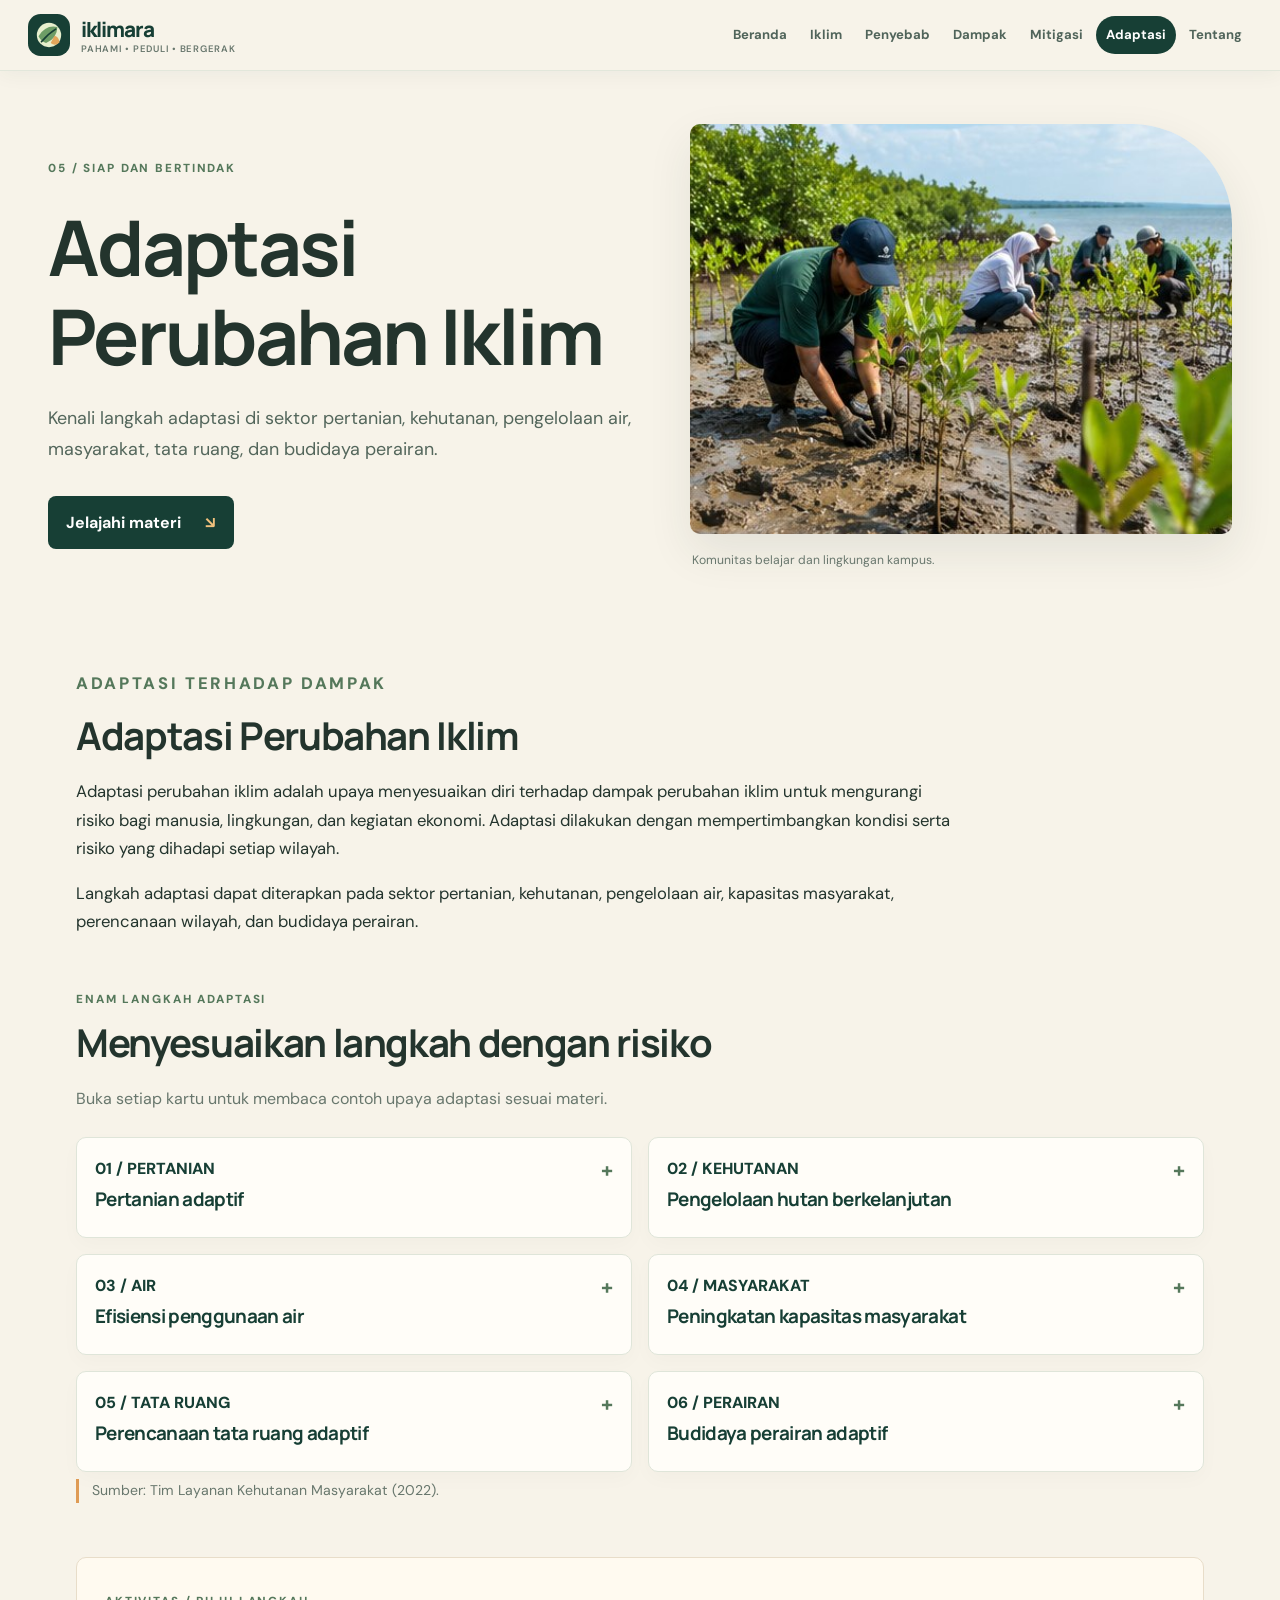
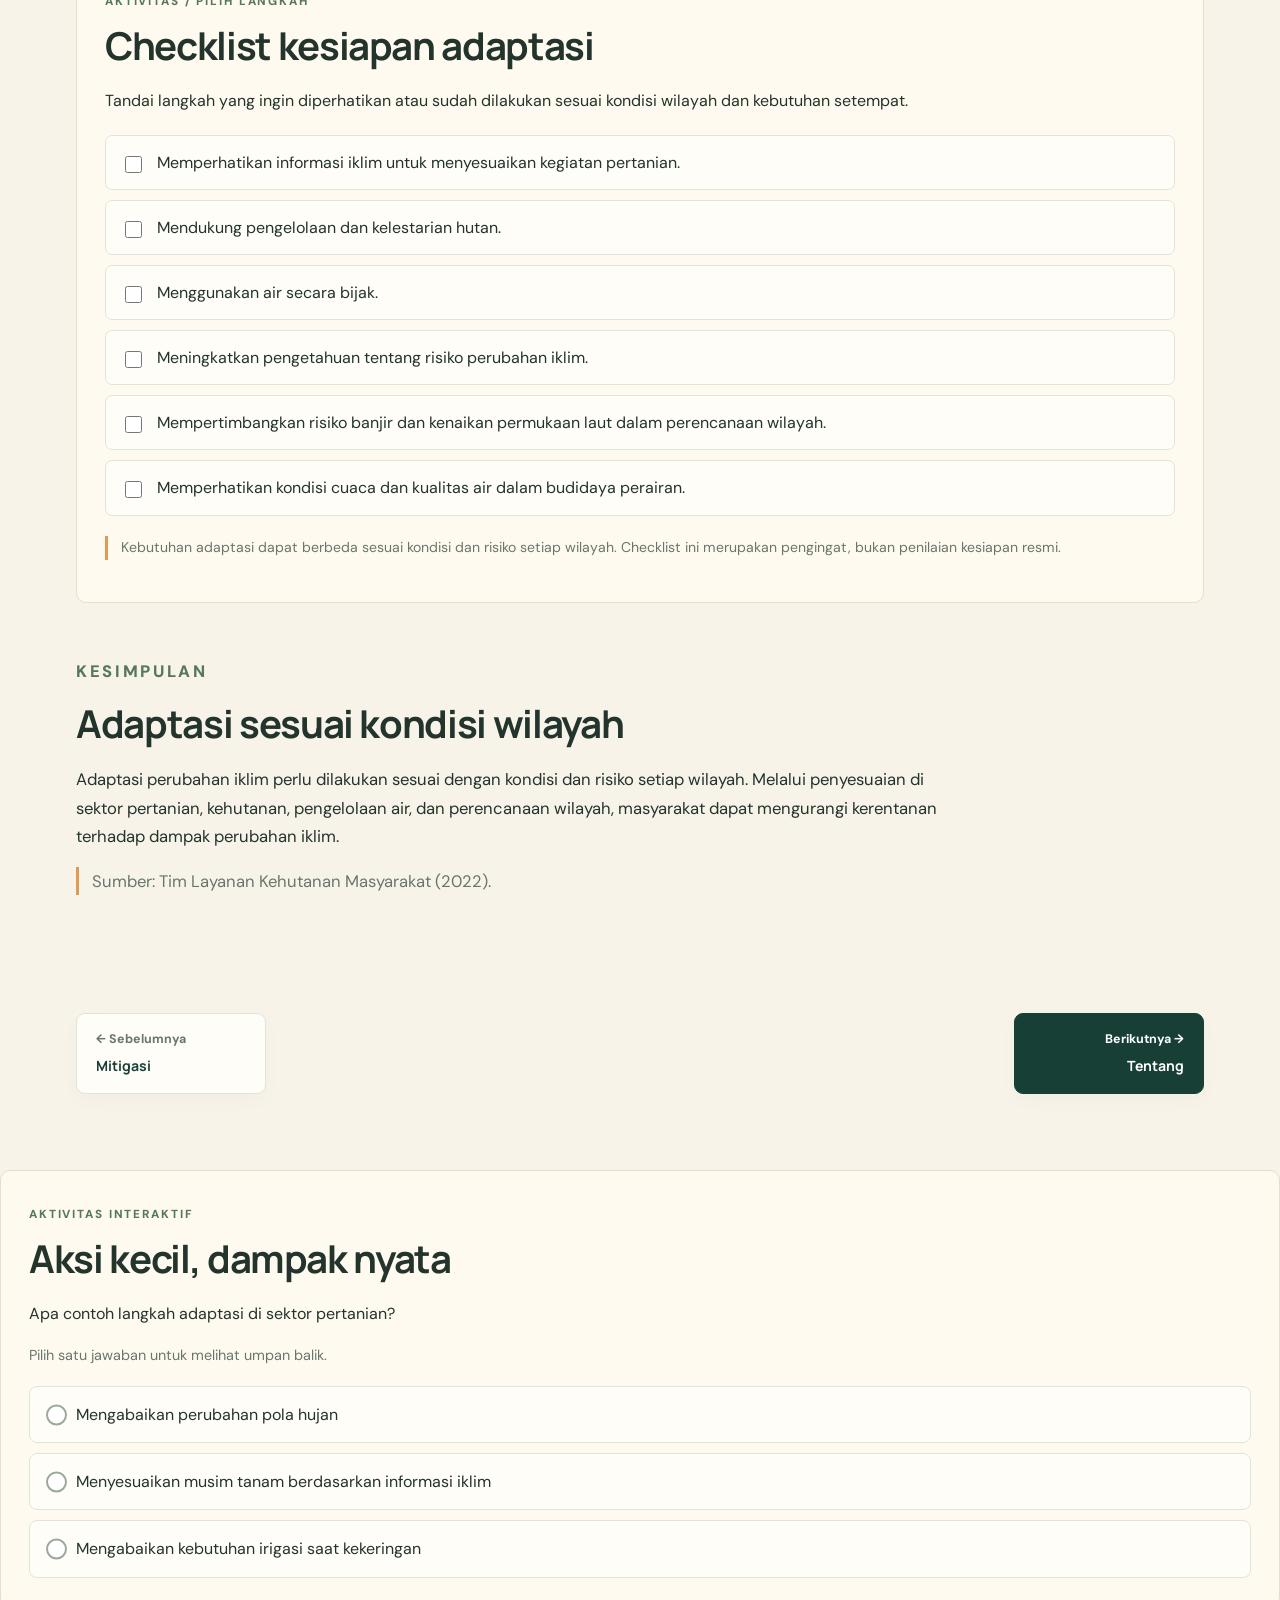
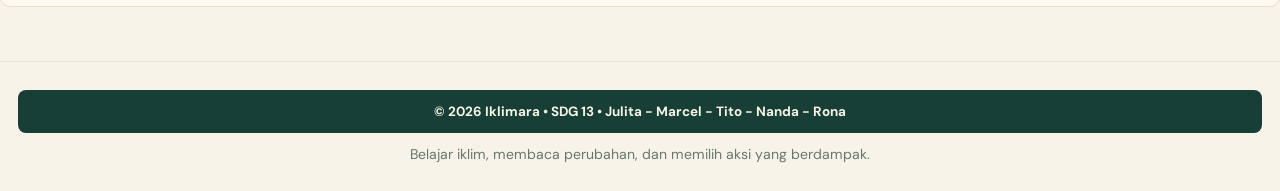
==== adaptasi.html @ f750f242 "Update adaptasi.html" ====
<!DOCTYPE html>
<html lang="id">
 <head>
  <meta charset="utf-8"/>
  <meta content="width=device-width, initial-scale=1" name="viewport"/>
  <meta content="Iklimara, ruang belajar perubahan iklim dan aksi iklim." name="description"/>
  <title>
   Adaptasi perubahan iklim &mdash; Iklimara
  </title>
  <link href="css/style.css" rel="stylesheet"/>
 </head>
 <body>
  <header class="topbar">
   <a class="brand" href="index.html">
    <img alt="Logo Iklimara" src="images/logo.svg"/>
    <span>
     iklimara
     <small>
      pahami &bull; peduli &bull; bergerak
     </small>
    </span>
   </a>
<nav aria-label="Navigasi utama">
    <a class="" href="index.html">
     Beranda
    </a>
    <a class="" href="iklim.html">
     Iklim
    </a>
    <a class="" href="penyebab.html">
     Penyebab
    </a>
    <a class="" href="dampak.html">
     Dampak
    </a>
    <a class="" href="mitigasi.html">
     Mitigasi
    </a>
    <a class="active" href="adaptasi.html">
     Adaptasi
    </a>
    <a class="" href="tentang.html">
     Tentang
    </a>
   </nav>
  </header>
  <main>
   <section class="hero">
    <div class="hero-copy">
     <p class="eyebrow">
      05 / SIAP DAN BERTINDAK
     </p>
     <h1>
      Adaptasi Perubahan Iklim
     </h1>
     <p class="lead">
      Kenali langkah adaptasi di sektor pertanian, kehutanan, pengelolaan air, masyarakat, tata ruang, dan budidaya perairan.
     </p>
     <a class="button" href="#mulai">
      Jelajahi materi
      <span>
       &searrow;
      </span>
     </a>
    </div>
    <figure class="hero-image">
     <img alt="Komunitas belajar dan lingkungan kampus." src="images/campus.jpg"/>
     <figcaption>
      Komunitas belajar dan lingkungan kampus.
     </figcaption>
    </figure>
   </section>
   <div class="content" id="mulai">
    <section class="section prose">
     <p class="eyebrow">
      ADAPTASI TERHADAP DAMPAK
     </p>
     <h2>
      Adaptasi Perubahan Iklim
     </h2>
     <p>
      Adaptasi perubahan iklim adalah upaya menyesuaikan diri terhadap dampak perubahan iklim untuk mengurangi risiko bagi manusia, lingkungan, dan kegiatan ekonomi. Adaptasi dilakukan dengan mempertimbangkan kondisi serta risiko yang dihadapi setiap wilayah.
     </p>
     <p>
      Langkah adaptasi dapat diterapkan pada sektor pertanian, kehutanan, pengelolaan air, kapasitas masyarakat, perencanaan wilayah, dan budidaya perairan.
     </p>
    </section>
    <section class="section">
     <div class="section-heading">
      <p class="eyebrow">
       ENAM LANGKAH ADAPTASI
      </p>
      <h2>
       Menyesuaikan langkah dengan risiko
      </h2>
      <p>
       Buka setiap kartu untuk membaca contoh upaya adaptasi sesuai materi.
      </p>
     </div>
     <div class="cards two">
      <details class="mini-card info-accordion">
       <summary>
        <span>01 / PERTANIAN</span>
        <h3>Pertanian adaptif</h3>
       </summary>
       <p>
        Menyesuaikan musim tanam berdasarkan informasi iklim, menggunakan bibit yang mampu beradaptasi, dan memperbaiki sistem irigasi untuk menghadapi perubahan pola hujan dan kekeringan.
       </p>
      </details>
      <details class="mini-card info-accordion">
       <summary>
        <span>02 / KEHUTANAN</span>
        <h3>Pengelolaan hutan berkelanjutan</h3>
       </summary>
       <p>
        Menjaga kelestarian hutan melalui penanaman pohon, pencegahan penebangan liar, dan pelibatan masyarakat dalam pengelolaan hutan.
       </p>
      </details>
      <details class="mini-card info-accordion">
       <summary>
        <span>03 / AIR</span>
        <h3>Efisiensi penggunaan air</h3>
       </summary>
       <p>
        Menggunakan air secara bijak untuk kebutuhan sehari-hari dan pertanian, terutama ketika terjadi kekeringan atau kemarau berkepanjangan.
       </p>
      </details>
      <details class="mini-card info-accordion">
       <summary>
        <span>04 / MASYARAKAT</span>
        <h3>Peningkatan kapasitas masyarakat</h3>
       </summary>
       <p>
        Meningkatkan pengetahuan dan keterampilan masyarakat agar mampu mengenali risiko perubahan iklim serta menentukan langkah penyesuaian yang sesuai.
       </p>
      </details>
      <details class="mini-card info-accordion">
       <summary>
        <span>05 / TATA RUANG</span>
        <h3>Perencanaan tata ruang adaptif</h3>
       </summary>
       <p>
        Mempertimbangkan risiko perubahan iklim, seperti banjir dan kenaikan permukaan laut, dalam perencanaan permukiman dan pembangunan wilayah.
       </p>
      </details>
      <details class="mini-card info-accordion">
       <summary>
        <span>06 / PERAIRAN</span>
        <h3>Budidaya perairan adaptif</h3>
       </summary>
       <p>
        Menyesuaikan pengelolaan tambak dengan kondisi cuaca dan kualitas air agar kegiatan budidaya ikan atau udang tetap berjalan dengan baik.
       </p>
      </details>
     </div>
     <p class="source">
      Sumber: Tim Layanan Kehutanan Masyarakat (2022).
     </p>
    </section>
    <section class="section reflection">
     <p class="eyebrow">
      AKTIVITAS / PILIH LANGKAH
     </p>
     <h2>
      Checklist kesiapan adaptasi
     </h2>
     <p>
      Tandai langkah yang ingin diperhatikan atau sudah dilakukan sesuai kondisi wilayah dan kebutuhan setempat.
     </p>
     <div class="checklist">
      <label>
       <input type="checkbox"/>
       Memperhatikan informasi iklim untuk menyesuaikan kegiatan pertanian.
      </label>
      <label>
       <input type="checkbox"/>
       Mendukung pengelolaan dan kelestarian hutan.
      </label>
      <label>
       <input type="checkbox"/>
       Menggunakan air secara bijak.
      </label>
      <label>
       <input type="checkbox"/>
       Meningkatkan pengetahuan tentang risiko perubahan iklim.
      </label>
      <label>
       <input type="checkbox"/>
       Mempertimbangkan risiko banjir dan kenaikan permukaan laut dalam perencanaan wilayah.
      </label>
      <label>
       <input type="checkbox"/>
       Memperhatikan kondisi cuaca dan kualitas air dalam budidaya perairan.
      </label>
     </div>
     <p class="note">
      Kebutuhan adaptasi dapat berbeda sesuai kondisi dan risiko setiap wilayah. Checklist ini merupakan pengingat, bukan penilaian kesiapan resmi.
     </p>
    </section>
    <section class="section prose">
     <p class="eyebrow">
      KESIMPULAN
     </p>
     <h2>
      Adaptasi sesuai kondisi wilayah
     </h2>
     <p>
      Adaptasi perubahan iklim perlu dilakukan sesuai dengan kondisi dan risiko setiap wilayah. Melalui penyesuaian di sektor pertanian, kehutanan, pengelolaan air, dan perencanaan wilayah, masyarakat dapat mengurangi kerentanan terhadap dampak perubahan iklim.
     </p>
     <p class="source">
      Sumber: Tim Layanan Kehutanan Masyarakat (2022).
     </p>
    </section>
   </div>
   <nav aria-label="Navigasi halaman" class="page-navigation">
    <a class="page-nav-link previous" href="mitigasi.html">
     <span>
      &larr; Sebelumnya
     </span>
     <strong>
      Mitigasi
     </strong>
    </a>
    <a class="page-nav-link next" href="tentang.html">
     <span>
      Berikutnya &rarr;
     </span>
     <strong>
      Tentang
     </strong>
    </a>
   </nav>
  </main>
  <section class="section reflection quiz-section">
   <p class="eyebrow">
    AKTIVITAS INTERAKTIF
   </p>
   <h2>
    Aksi kecil, dampak nyata
   </h2>
   <p>
    Apa contoh langkah adaptasi di sektor pertanian?
   </p>
   <p class="quiz-hint">
    Pilih satu jawaban untuk melihat umpan balik.
   </p>
   <div class="quiz-options">
    <div class="quiz-option">
     <input id="aksi-a" name="quiz-adaptasi" type="radio"/>
     <label for="adaptasi-a">
      Mengabaikan perubahan pola hujan
     </label>
     <p class="quiz-feedback incorrect">
      Belum tepat. Perhatikan langkah yang membantu pertanian menghadapi perubahan pola hujan dan kekeringan.
     </p>
    </div>
    <div class="quiz-option">
     <input id="aksi-b" name="quiz-adaptasi" type="radio"/>
     <label for="adaptasi-b">
      Menyesuaikan musim tanam berdasarkan informasi iklim
     </label>
     <p class="quiz-feedback correct">
      Benar! Menyesuaikan musim tanam berdasarkan informasi iklim merupakan salah satu langkah pertanian adaptif.
     </p>
    </div>
    <div class="quiz-option">
     <input id="aksi-c" name="quiz-adaptasi" type="radio"/>
     <label for="adaptasi-c">
      Mengabaikan kebutuhan irigasi saat kekeringan
     </label>
     <p class="quiz-feedback incorrect">
      Belum tepat. Perhatikan langkah yang membantu pertanian menghadapi perubahan pola hujan dan kekeringan.
     </p>
    </div>
   </div>
  </section>
  <footer>
   <p class="copyright">
    &copy; 2026 Iklimara &bull; SDG 13 &bull; Julita - Marcel - Tito - Nanda - Rona
   </p>
   <p class="footer-tagline">Belajar iklim, membaca perubahan, dan memilih aksi yang berdampak.</p>
  </footer>
 
  <button class="scroll-menu-toggle" type="button" aria-label="Buka menu navigasi" aria-expanded="false">
    <span></span><span></span><span></span>
  </button>
  <nav class="scroll-menu-panel" aria-label="Menu navigasi cepat">
    <a href="index.html">Beranda</a>
    <a href="iklim.html">Iklim</a>
    <a href="penyebab.html">Penyebab</a>
    <a href="dampak.html">Dampak</a>
    <a href="mitigasi.html">Mitigasi</a>
    <a href="adaptasi.html">Adaptasi</a>
    <a href="tentang.html">Tentang</a>
  </nav>
  <script>
    (function () {
      const toggle = document.querySelector('.scroll-menu-toggle');
      const panel = document.querySelector('.scroll-menu-panel');
      if (!toggle || !panel) return;
      function updateScrollMenu() {
        document.body.classList.toggle('has-scrolled', window.scrollY > 180);
        if (window.scrollY <= 180) { panel.classList.remove('is-open'); toggle.setAttribute('aria-expanded', 'false'); }
      }
      toggle.addEventListener('click', function () {
        const open = panel.classList.toggle('is-open');
        toggle.setAttribute('aria-expanded', String(open));
      });
      window.addEventListener('scroll', updateScrollMenu, { passive: true });
      updateScrollMenu();
    }());
  </script>

</body>
</html>
---- css/style.css ----
@import url('https://fonts.googleapis.com/css2?family=DM+Sans:wght@400;500;600;700&family=Manrope:wght@400;500;600;700;800&display=swap');
:root{--forest:#173f35;--moss:#55785b;--sage:#dce6d0;--cream:#f7f3e9;--paper:#fffdf8;--ink:#23342d;--muted:#68776d;--orange:#df9b55;--line:#dfe5d9;--shadow:0 18px 45px rgba(29,60,47,.09)}*{box-sizing:border-box}html{scroll-behavior:smooth}body{margin:0;background:var(--cream);color:var(--ink);font-family:'DM Sans',sans-serif;line-height:1.7}h1,h2,h3{font-family:Manrope,sans-serif;line-height:1.16;letter-spacing:-.035em}h1{font-size:clamp(2.8rem,6vw,5.4rem);max-width:760px;margin:.3em 0}h2{font-size:clamp(1.7rem,3vw,2.65rem);margin:.25em 0 .5em}h3{font-size:1.18rem;margin:.35em 0 .5em}p{margin:.5em 0 1em}a{color:var(--forest);text-underline-offset:3px}.topbar{max-width:1240px;margin:auto;padding:20px 28px;display:flex;align-items:center;justify-content:space-between;gap:24px}.brand{display:flex;align-items:center;gap:11px;text-decoration:none;color:var(--forest);font:800 1.3rem Manrope,sans-serif;letter-spacing:-.05em}.brand img{width:46px;height:46px}.brand small{display:block;font:600 .59rem 'DM Sans',sans-serif;letter-spacing:.08em;text-transform:uppercase;color:var(--muted)}nav{display:flex;align-items:center;gap:5px;flex-wrap:wrap}nav a{padding:9px 13px;border-radius:999px;text-decoration:none;font-size:.88rem;font-weight:700;color:#50645a}nav a:hover,nav a.active{background:var(--forest);color:#fff}.hero{max-width:1240px;margin:18px auto 42px;padding:35px 28px 48px;display:grid;grid-template-columns:1.05fr .95fr;align-items:center;gap:42px}.eyebrow{font-size:.73rem;font-weight:800;letter-spacing:.16em;text-transform:uppercase;color:var(--moss)}.lead{font-size:1.12rem;color:#53665b;max-width:620px}.button{display:inline-flex;gap:24px;align-items:center;background:var(--forest);color:#fff;text-decoration:none;padding:13px 18px;border-radius:8px;font-weight:700;margin-top:14px}.button span{color:#f0c17d}.hero-image{margin:0;position:relative}.hero-image img{width:100%;height:410px;object-fit:cover;border-radius:10px 100px 10px 10px;box-shadow:var(--shadow)}figcaption{font-size:.76rem;color:var(--muted);padding:8px 2px}.content{max-width:1184px;margin:0 auto;padding:0 28px 64px}.section{margin:28px 0 54px}.section-heading{max-width:740px;margin-bottom:25px}.section-heading>p:last-child{color:var(--muted)}.intro-grid{display:grid;grid-template-columns:1.3fr .7fr;gap:18px}.feature-card,.quote-card,.mini-card,.reflection,.plan{padding:28px;border-radius:10px}.dark{background:var(--forest);color:#fff}.dark .eyebrow,.dark .text-link{color:#f2c184}.dark p{color:#e0e9dd}.quote-card{background:#e4ead7;border:1px solid #d4dfc7}.big-number{font:800 3rem Manrope;color:var(--moss)}.text-link{font-weight:800;text-decoration:none}.cards{display:grid;gap:16px}.three{grid-template-columns:repeat(3,minmax(0,1fr))}.two{grid-template-columns:repeat(2,minmax(0,1fr))}.mini-card{background:var(--paper);border:1px solid var(--line);box-shadow:0 7px 20px rgba(25,60,43,.025)}.mini-card>span{font-size:.68rem;letter-spacing:.13em;color:var(--moss);font-weight:800}.mini-card p{color:#5d6c62}.mini-card a{font-weight:700}.accent{background:#f0e1c8}.stats{display:grid;grid-template-columns:repeat(3,1fr);background:#e3e9da;border-radius:10px;padding:28px;gap:25px}.stats div{display:flex;flex-direction:column}.stats strong{font:800 2rem Manrope;color:var(--forest)}.stats span{line-height:1.45}.stats small{color:var(--muted);margin-top:9px}.reflection{background:#fffaf0;border:1px solid #e8ddc9}.reflection h2{max-width:700px}.reflection details{border-top:1px solid var(--line);padding:13px 0}.reflection summary{font-weight:800;cursor:pointer}.reflection details p{margin:12px 0 2px;color:#5b6a60}.prose{max-width:880px}.prose p{font-size:1.04rem}.source,.note{font-size:.88rem;color:var(--muted);border-left:3px solid var(--orange);padding-left:13px}.split{display:grid;grid-template-columns:1fr 1fr;gap:40px;align-items:start}.process{display:grid;gap:10px}.process div{display:flex;align-items:center;gap:15px;padding:16px;background:var(--paper);border:1px solid var(--line);border-radius:8px}.process b{display:grid;place-items:center;background:var(--forest);color:#fff;border-radius:50%;width:38px;height:38px;flex-shrink:0}.stack{display:grid;gap:12px}.stack article{padding:17px 20px;background:var(--paper);border-left:3px solid var(--moss);border-radius:4px}.stack p{margin-bottom:0}.checklist,.days{display:grid;gap:10px;margin:20px 0}.checklist label,.days label{display:flex;gap:12px;align-items:flex-start;padding:13px 15px;background:var(--paper);border:1px solid var(--line);border-radius:7px;cursor:pointer}.checklist input,.days input{margin-top:7px;accent-color:var(--forest);width:17px;height:17px;flex-shrink:0}.days label{padding:17px}.days span{display:grid}.days small{color:var(--muted);font-size:.92rem}.plan{background:#e4eadb}.references{padding-left:25px}.references li{padding:12px 0;border-bottom:1px solid var(--line)}.references li a{display:inline-block;margin-left:7px;font-weight:700}ul{padding-left:19px}li{padding:3px 0}footer{border-top:1px solid var(--line);padding:30px max(28px,calc((100% - 1184px)/2));display:flex;justify-content:space-between;gap:30px;color:var(--muted);font-size:.88rem}footer b{font:800 1.2rem Manrope;color:var(--forest)}footer p{margin:.25em 0}@media(max-width:900px){.topbar{align-items:flex-start;flex-direction:column}.hero{grid-template-columns:1fr;gap:20px;padding-top:15px}.hero-image img{height:340px}.three{grid-template-columns:repeat(2,minmax(0,1fr))}.intro-grid,.split{grid-template-columns:1fr}.stats{grid-template-columns:1fr}.stats div{border-bottom:1px solid #ccd7c6;padding-bottom:15px}.stats div:last-child{border:0;padding:0}}@media(max-width:560px){.topbar{padding:16px}.topbar nav{gap:3px}nav a{font-size:.78rem;padding:7px 9px}.hero{padding:10px 18px 28px;margin-top:8px}.hero-image img{height:270px;border-radius:8px 65px 8px 8px}.content{padding:0 18px 35px}.three,.two{grid-template-columns:1fr}.feature-card,.quote-card,.mini-card,.reflection,.plan{padding:21px}footer{padding:25px 18px;flex-direction:column;gap:8px}h1{font-size:2.8rem}.stats{padding:22px}}

.page-navigation{max-width:1184px;margin:0 auto;padding:0 28px 48px;display:flex;justify-content:space-between;gap:18px}
.page-nav-link{display:flex;flex-direction:column;gap:4px;min-width:190px;padding:15px 19px;border:1px solid var(--line);border-radius:9px;background:var(--paper);text-decoration:none;box-shadow:0 7px 20px rgba(25,60,43,.025);transition:transform .18s ease,background .18s ease}
.page-nav-link span{font-size:.78rem;color:var(--muted);font-weight:700}.page-nav-link strong{font-family:Manrope,sans-serif;color:var(--forest)}
.page-nav-link.next{margin-left:auto;text-align:right;background:var(--forest);border-color:var(--forest)}.page-nav-link.next span,.page-nav-link.next strong{color:#fff}.page-nav-link:hover:not(.disabled){transform:translateY(-2px)}.page-nav-link.disabled{opacity:.45;box-shadow:none}
@media(max-width:560px){.page-navigation{padding:0 18px 34px;gap:10px}.page-nav-link{min-width:0;flex:1;padding:12px}.page-nav-link span{font-size:.7rem}.page-nav-link strong{font-size:.9rem}}

.quiz-hint{font-size:.9rem;color:var(--muted)}
.quiz-options{display:grid;gap:10px;margin-top:18px}
.quiz-option{position:relative}
.quiz-option input{position:absolute;opacity:0;width:1px;height:1px}
.quiz-option label{display:block;padding:14px 17px 14px 46px;background:var(--paper);border:1px solid var(--line);border-radius:8px;cursor:pointer;position:relative;transition:border-color .15s,background .15s}
.quiz-option label:before{content:"";position:absolute;left:16px;top:50%;transform:translateY(-50%);width:17px;height:17px;border:2px solid #9aa99a;border-radius:50%;background:white}
.quiz-option input:focus-visible+label{outline:3px solid var(--orange);outline-offset:2px}
.quiz-option input:checked+label{border-color:var(--moss);background:#edf2e7}
.quiz-option input:checked+label:before{border:5px solid var(--forest)}
.quiz-feedback{display:none;margin:7px 0 0;padding:10px 13px;border-radius:7px;font-weight:700;font-size:.92rem}
.quiz-option input:checked+label+.quiz-feedback{display:block}
.quiz-feedback.correct{background:#e0efdc;color:#245a32;border-left:4px solid #4e9655}
.quiz-feedback.incorrect{background:#fbe7df;color:#8a3526;border-left:4px solid #cf654b}

.interactive-feature{max-width:1184px;margin:28px auto 54px;padding:clamp(22px,4vw,38px);background:#eef2e7;border:1px solid #d9e3d2;border-radius:16px;position:relative;overflow:hidden}
.interactive-feature:after{content:"";position:absolute;width:150px;height:150px;border:24px solid rgba(85,120,91,.08);border-radius:50%;right:-55px;top:-60px;pointer-events:none}
.feature-intro{max-width:720px;color:var(--muted);margin-bottom:22px}
.journey-card{display:flex;flex-direction:column;align-items:flex-start;gap:6px;background:var(--paper);padding:22px;border:1px solid var(--line);border-radius:12px;text-decoration:none;transition:transform .18s ease,border-color .18s ease;min-height:190px}
.journey-card:hover,.journey-card:focus-visible{transform:translateY(-4px);border-color:var(--moss);outline-offset:3px}
.journey-card>span{display:grid;place-items:center;width:34px;height:34px;border-radius:50%;background:var(--forest);color:#fff;font-weight:800;font-size:.8rem}
.journey-card h3{color:var(--forest);margin:.35em 0}
.journey-card p{color:var(--muted);margin:0 0 8px}
.journey-card b{margin-top:auto;font-size:.88rem;color:var(--moss)}
.accordion-grid{display:grid;grid-template-columns:repeat(2,minmax(0,1fr));gap:12px;margin-top:20px}
.info-accordion{background:var(--paper);border:1px solid var(--line);border-radius:10px;padding:0 18px;align-self:start;transition:border-color .18s ease}
.info-accordion[open]{border-color:var(--moss);box-shadow:0 8px 24px rgba(25,60,43,.05)}
.info-accordion summary{cursor:pointer;list-style:none;font-weight:800;padding:17px 25px 17px 0;position:relative;color:var(--forest)}
.info-accordion summary::-webkit-details-marker{display:none}
.info-accordion summary:after{content:"+";position:absolute;right:0;top:14px;font-size:1.3rem;color:var(--moss)}
.info-accordion[open] summary:after{content:"−"}
.info-accordion summary:focus-visible{outline:3px solid var(--orange);outline-offset:3px;border-radius:4px}
.info-accordion p{border-top:1px solid var(--line);padding-top:13px;color:#5d6c62;margin:0 0 17px}
@media(max-width:650px){.accordion-grid{grid-template-columns:1fr}.journey-card{min-height:0}.interactive-feature{padding:22px}}

.fact-check-feature{max-width:1184px;margin:28px auto 54px;padding:clamp(22px,4vw,38px);background:#eef2e7;border:1px solid #d9e3d2;border-radius:16px;position:relative;overflow:hidden}
.fact-check-feature:after{content:"";position:absolute;width:150px;height:150px;border:24px solid rgba(85,120,91,.08);border-radius:50%;right:-55px;top:-60px;pointer-events:none}
.fact-check-feature .feature-intro{max-width:760px;color:#5d6c62}
.fact-check-grid{display:grid;grid-template-columns:repeat(3,minmax(0,1fr));gap:14px;margin-top:24px}
.fact-check-card{align-self:start;background:#fffdf8;border:1px solid #dfe5d9;border-radius:10px;padding:20px;position:relative;z-index:1}
.fact-check-card summary{cursor:pointer;list-style:none;font-weight:800;color:var(--forest);display:flex;align-items:center;gap:12px}
.fact-check-card summary::-webkit-details-marker{display:none}
.fact-check-card summary:after{content:"+";margin-left:auto;font-size:1.3rem;color:var(--moss)}
.fact-check-card[open] summary:after{content:"−"}
.fact-check-card summary span{display:grid;place-items:center;width:38px;height:38px;flex:0 0 38px;border-radius:50%;background:#e4ead7;color:var(--forest);font-size:.8rem}
.fact-check-card p{margin:16px 0 2px;color:#5d6c62;font-size:.95rem}
.fact-check-note{margin-top:22px;font-weight:700;color:var(--forest)}
@media(max-width:900px){.fact-check-grid{grid-template-columns:1fr 1fr}}
@media(max-width:650px){.fact-check-grid{grid-template-columns:1fr}.fact-check-feature{margin:28px 18px 45px;padding:22px}}


.menu-toggle{display:none}
.hamburger{display:none}
@media(max-width:768px){
  .topbar{position:relative;display:flex;flex-direction:row;align-items:center;justify-content:space-between;gap:12px;padding:14px 18px}
  .topbar .brand{min-width:0}
  .topbar .brand img{width:40px;height:40px}
  .hamburger{display:flex;flex-direction:column;justify-content:center;gap:5px;width:44px;height:44px;padding:10px;cursor:pointer;border:1px solid var(--line);border-radius:9px;background:var(--paper);z-index:1002;flex:0 0 auto}
  .hamburger span{display:block;width:22px;height:2px;background:var(--forest);border-radius:2px;transition:transform .2s ease,opacity .2s ease}
  .topbar nav{display:none;position:absolute;top:calc(100% - 2px);right:18px;left:18px;flex-direction:column;align-items:stretch;gap:4px;padding:12px;background:var(--paper);border:1px solid var(--line);border-radius:12px;box-shadow:0 12px 28px rgba(25,60,43,.14);z-index:1001}
  .topbar nav a{display:block;width:100%;padding:12px 14px;border-radius:7px;font-size:.92rem}
  .menu-toggle:checked ~ nav{display:flex}
  .menu-toggle:checked + .hamburger span:nth-child(1){transform:translateY(7px) rotate(45deg)}
  .menu-toggle:checked + .hamburger span:nth-child(2){opacity:0}
  .menu-toggle:checked + .hamburger span:nth-child(3){transform:translateY(-7px) rotate(-45deg)}
  .menu-toggle:focus-visible + .hamburger{outline:3px solid #8aa77c;outline-offset:3px}
}


.topbar{
  position:sticky;top:0;z-index:1000;
  max-width:none;width:100%;margin:0;padding:14px max(28px,calc((100% - 1240px)/2));
  background:var(--cream);border-bottom:1px solid rgba(223,229,217,.85);
  box-shadow:0 5px 18px rgba(29,60,47,.045);
  display:flex;flex-direction:row;align-items:center;justify-content:space-between;gap:18px;
}
.topbar .brand{flex:0 0 auto}
.topbar .brand img{width:42px;height:42px}
.menu-toggle{display:none}
.hamburger{display:none}
.topbar nav{display:flex;position:static;flex-direction:row;align-items:center;justify-content:flex-end;flex-wrap:wrap;gap:3px;min-width:0;max-width:none;padding:0;border:0;background:transparent;box-shadow:none}
.topbar nav a{display:block;width:auto;padding:8px 10px;border-radius:999px;font-size:.82rem;white-space:nowrap}
.copyright{max-width:620px;text-align:right}
@media(max-width:1100px){
  .topbar{padding:12px 22px;gap:10px}
  .topbar nav{gap:1px}
  .topbar nav a{font-size:.76rem;padding:7px 8px}
  .topbar .brand{font-size:1.15rem}
  .topbar .brand img{width:38px;height:38px}
}
@media(max-width:900px){
  .topbar{padding:12px 18px;position:sticky;align-items:center;flex-direction:row}
  .topbar .brand{min-width:0}
  .topbar .brand img{width:40px;height:40px}
  .hamburger{display:flex;flex-direction:column;justify-content:center;align-items:center;gap:5px;width:44px;height:44px;padding:10px;cursor:pointer;border:1px solid var(--line);border-radius:9px;background:var(--paper);z-index:1002;flex:0 0 auto}
  .hamburger span{display:block;width:22px;height:2px;background:var(--forest);border-radius:2px;transition:transform .2s ease,opacity .2s ease}
  .topbar nav{display:none;position:absolute;top:calc(100% - 2px);right:18px;left:18px;flex-direction:column;align-items:stretch;gap:4px;padding:12px;background:var(--paper);border:1px solid var(--line);border-radius:12px;box-shadow:0 12px 28px rgba(25,60,43,.14);z-index:1001}
  .topbar nav a{display:block;width:100%;padding:12px 14px;border-radius:7px;font-size:.92rem;white-space:normal}
  .menu-toggle:checked ~ nav{display:flex}
  .menu-toggle:checked + .hamburger span:nth-child(1){transform:translateY(7px) rotate(45deg)}
  .menu-toggle:checked + .hamburger span:nth-child(2){opacity:0}
  .menu-toggle:checked + .hamburger span:nth-child(3){transform:translateY(-7px) rotate(-45deg)}
  .menu-toggle:focus-visible + .hamburger{outline:3px solid #8aa77c;outline-offset:3px}
  .copyright{text-align:left}
}
@media(max-width:560px){.topbar{padding:12px 16px}.copyright{overflow-wrap:anywhere}}


footer{
  display:flex;flex-direction:column;align-items:center;justify-content:center;
  gap:10px;text-align:center;padding:28px 18px 24px;
}
footer .copyright{
  order:0;width:100%;max-width:none;box-sizing:border-box;margin:0 auto;padding:11px 20px;
  background:var(--forest);color:var(--cream);border-radius:8px;
  text-align:center;font-size:.84rem;font-weight:700;line-height:1.6;
}
footer .footer-tagline{
  order:1;margin:0;text-align:center;color:var(--muted);font-size:.88rem;
}
@media(max-width:560px){footer{align-items:center;text-align:center}footer .copyright{width:100%;max-width:none;padding:11px 13px}}


.topbar{position:relative;top:auto;z-index:10}
.topbar .menu-toggle,.topbar .hamburger{display:none!important}
.scroll-menu-toggle{position:fixed;right:22px;top:18px;z-index:2000;display:flex;flex-direction:column;justify-content:center;align-items:center;gap:5px;width:46px;height:46px;padding:10px;border:1px solid var(--line);border-radius:10px;background:var(--paper);box-shadow:0 6px 20px rgba(25,60,43,.16);cursor:pointer;opacity:0;visibility:hidden;pointer-events:none;transition:opacity .18s ease,visibility .18s ease}
.scroll-menu-toggle span{display:block;width:22px;height:2px;background:var(--forest);border-radius:2px}
body.has-scrolled .scroll-menu-toggle{opacity:1;visibility:visible;pointer-events:auto}
.scroll-menu-panel{position:fixed;right:22px;top:72px;z-index:1999;display:none;flex-direction:column;gap:4px;min-width:190px;padding:12px;background:var(--paper);border:1px solid var(--line);border-radius:12px;box-shadow:0 12px 28px rgba(25,60,43,.18)}
.scroll-menu-panel.is-open{display:flex}
.scroll-menu-panel a{padding:10px 12px;color:var(--forest);text-decoration:none;border-radius:7px;font-size:.9rem}
.scroll-menu-panel a:hover,.scroll-menu-panel a:focus{background:#e8eee2}
@media(max-width:900px){.topbar{position:relative;flex-wrap:wrap}.topbar nav{display:flex;position:static;flex-direction:row;flex-wrap:wrap}.scroll-menu-toggle{right:16px;top:14px}.scroll-menu-panel{right:16px;top:68px}}
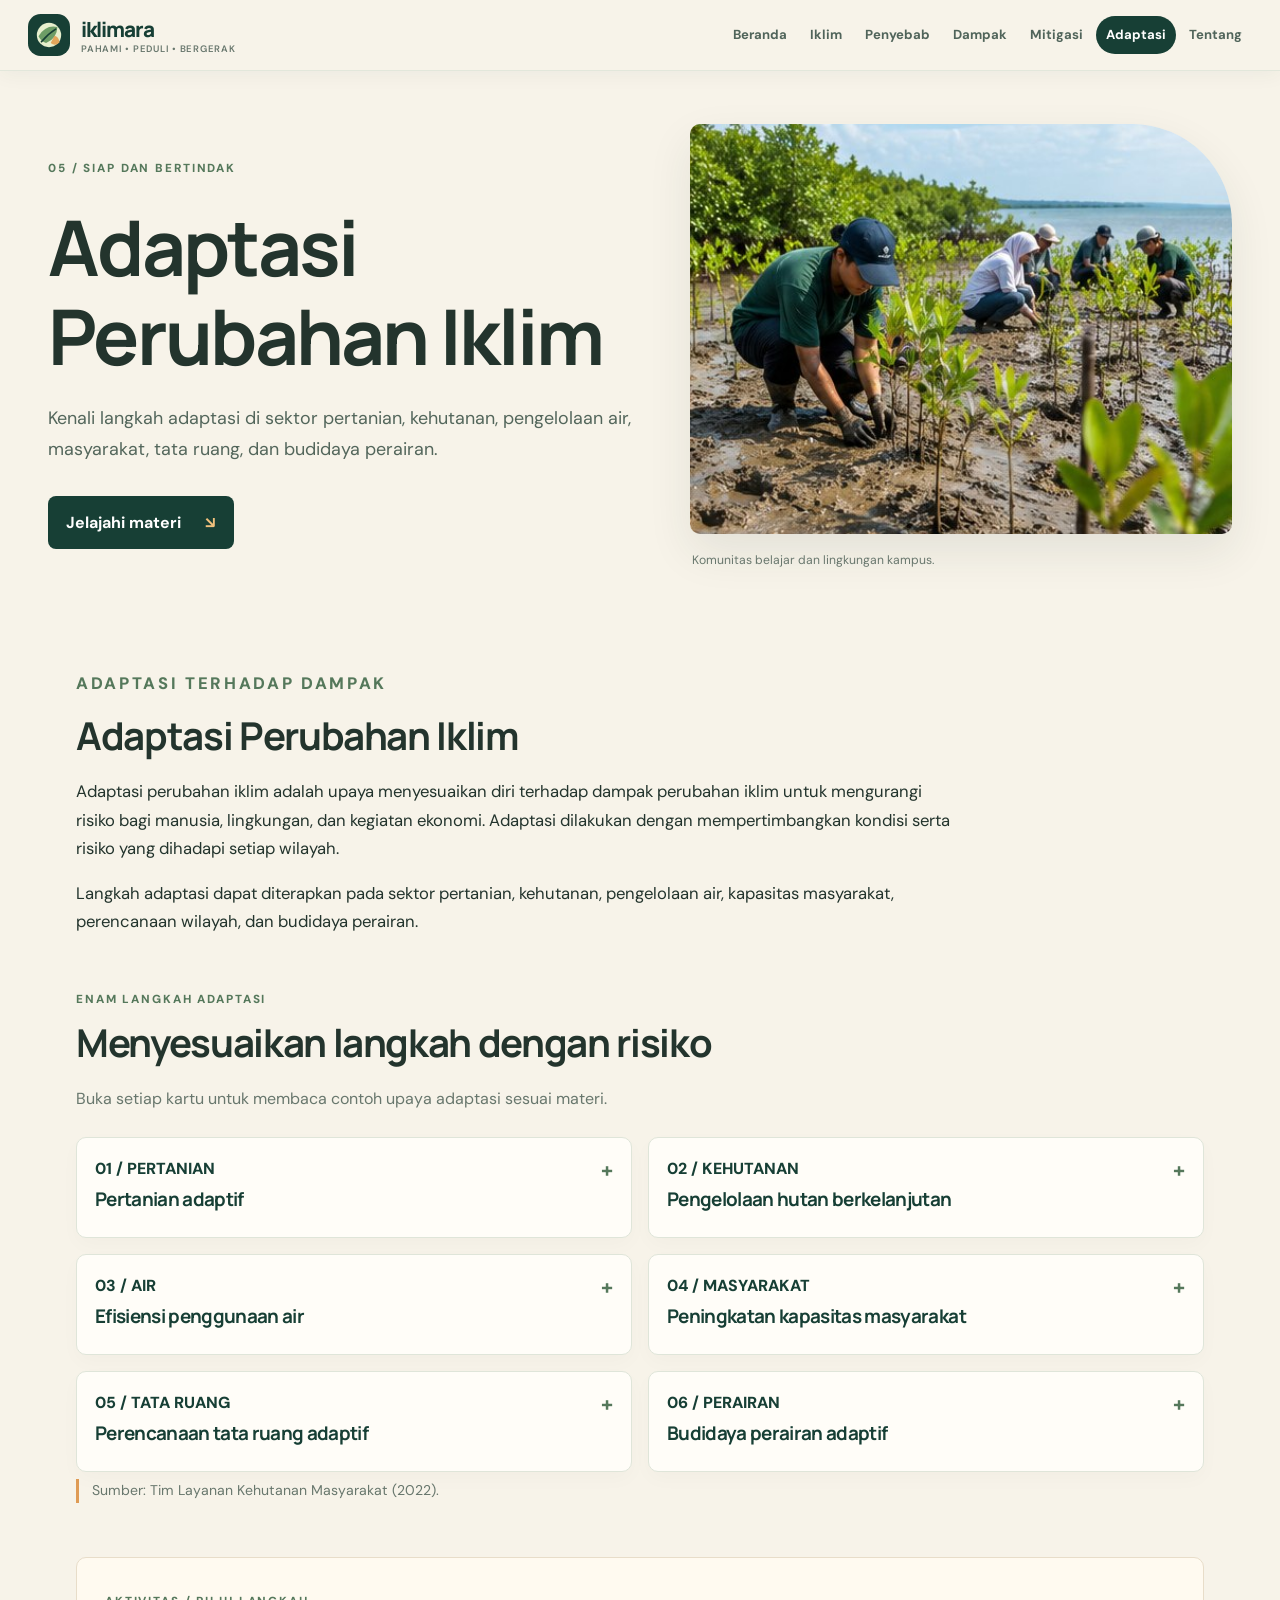
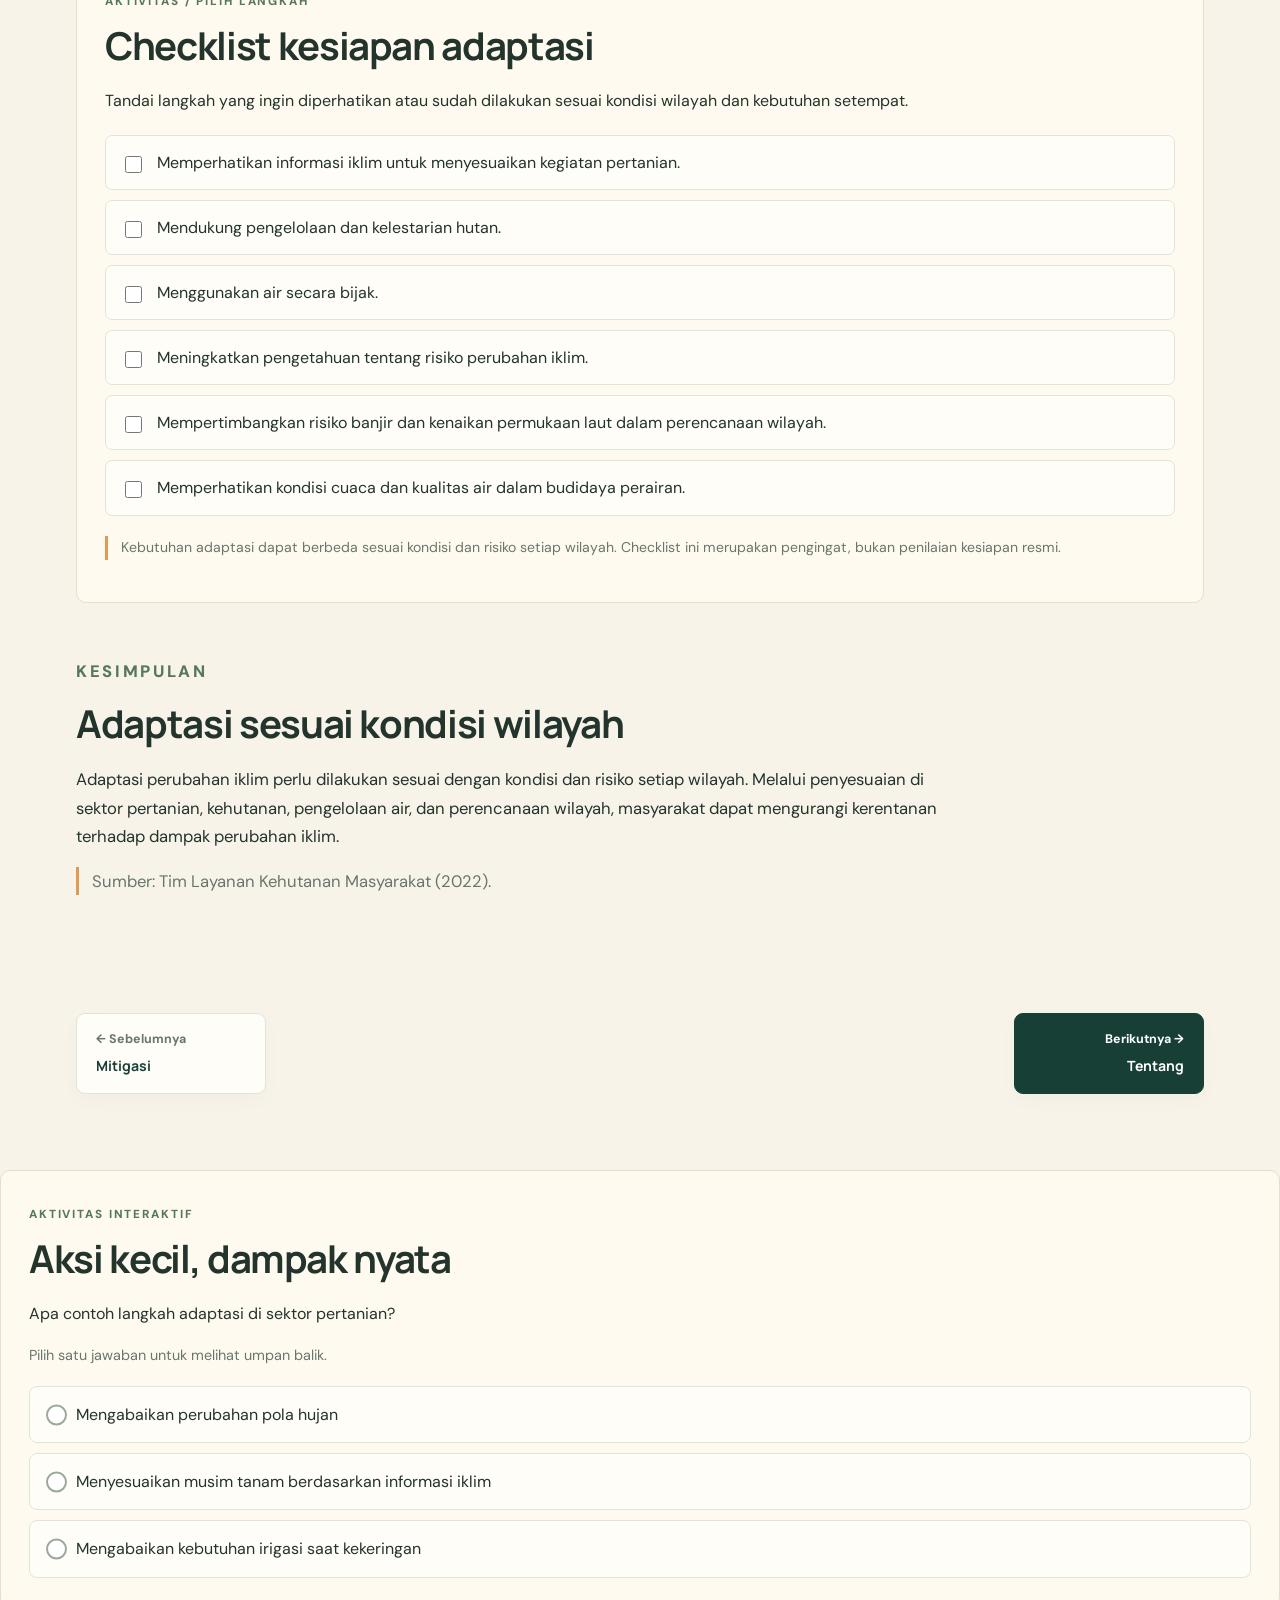
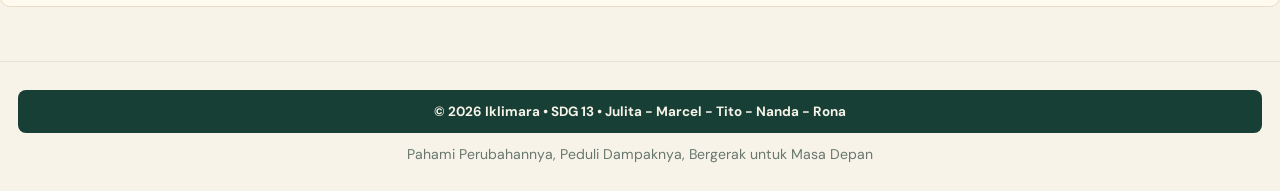
==== commit 22669028: "Update adaptasi.html" ====
--- a/adaptasi.html
+++ b/adaptasi.html
@@ -278,7 +278,7 @@
    <p class="copyright">
     &copy; 2026 Iklimara &bull; SDG 13 &bull; Julita - Marcel - Tito - Nanda - Rona
    </p>
-   <p class="footer-tagline">Belajar iklim, membaca perubahan, dan memilih aksi yang berdampak.</p>
+   <p class="footer-tagline">Pahami Perubahannya, Peduli Dampaknya, Bergerak untuk Masa Depan</p>
   </footer>
  
   <button class="scroll-menu-toggle" type="button" aria-label="Buka menu navigasi" aria-expanded="false">
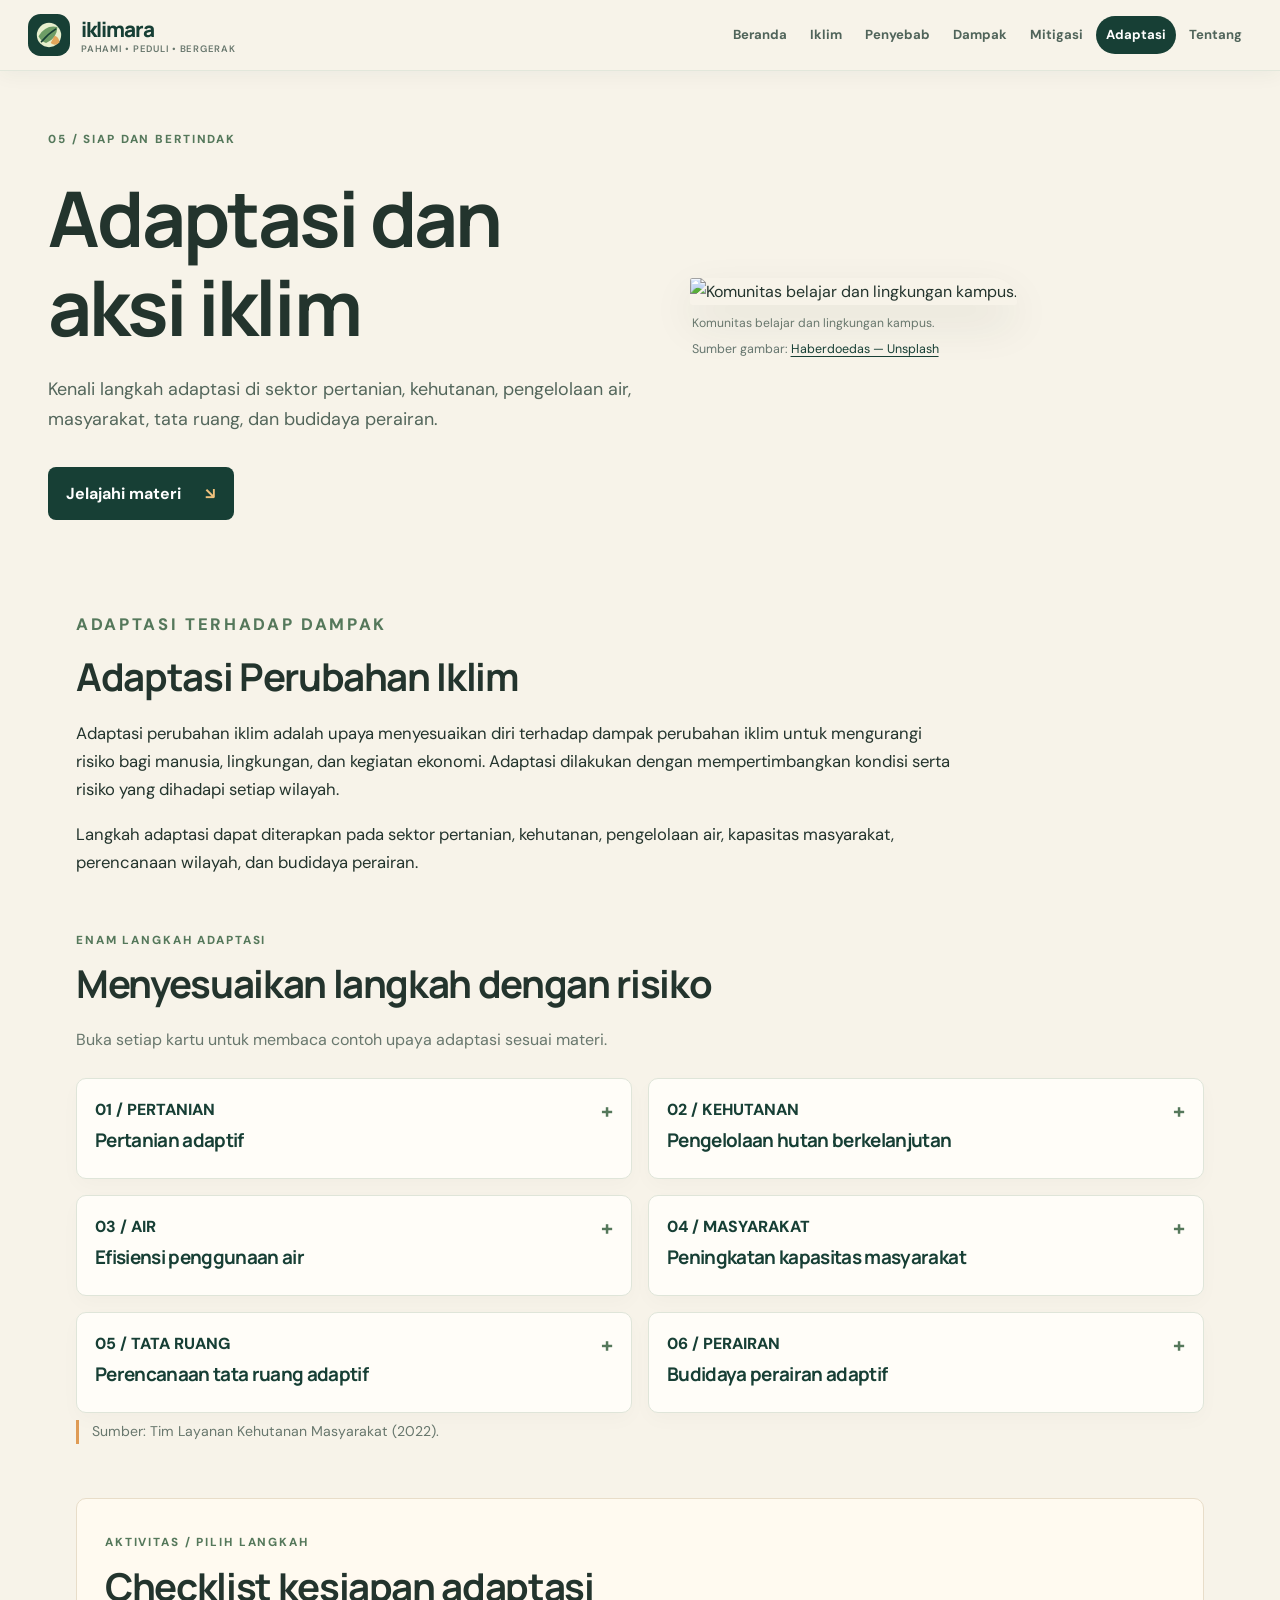
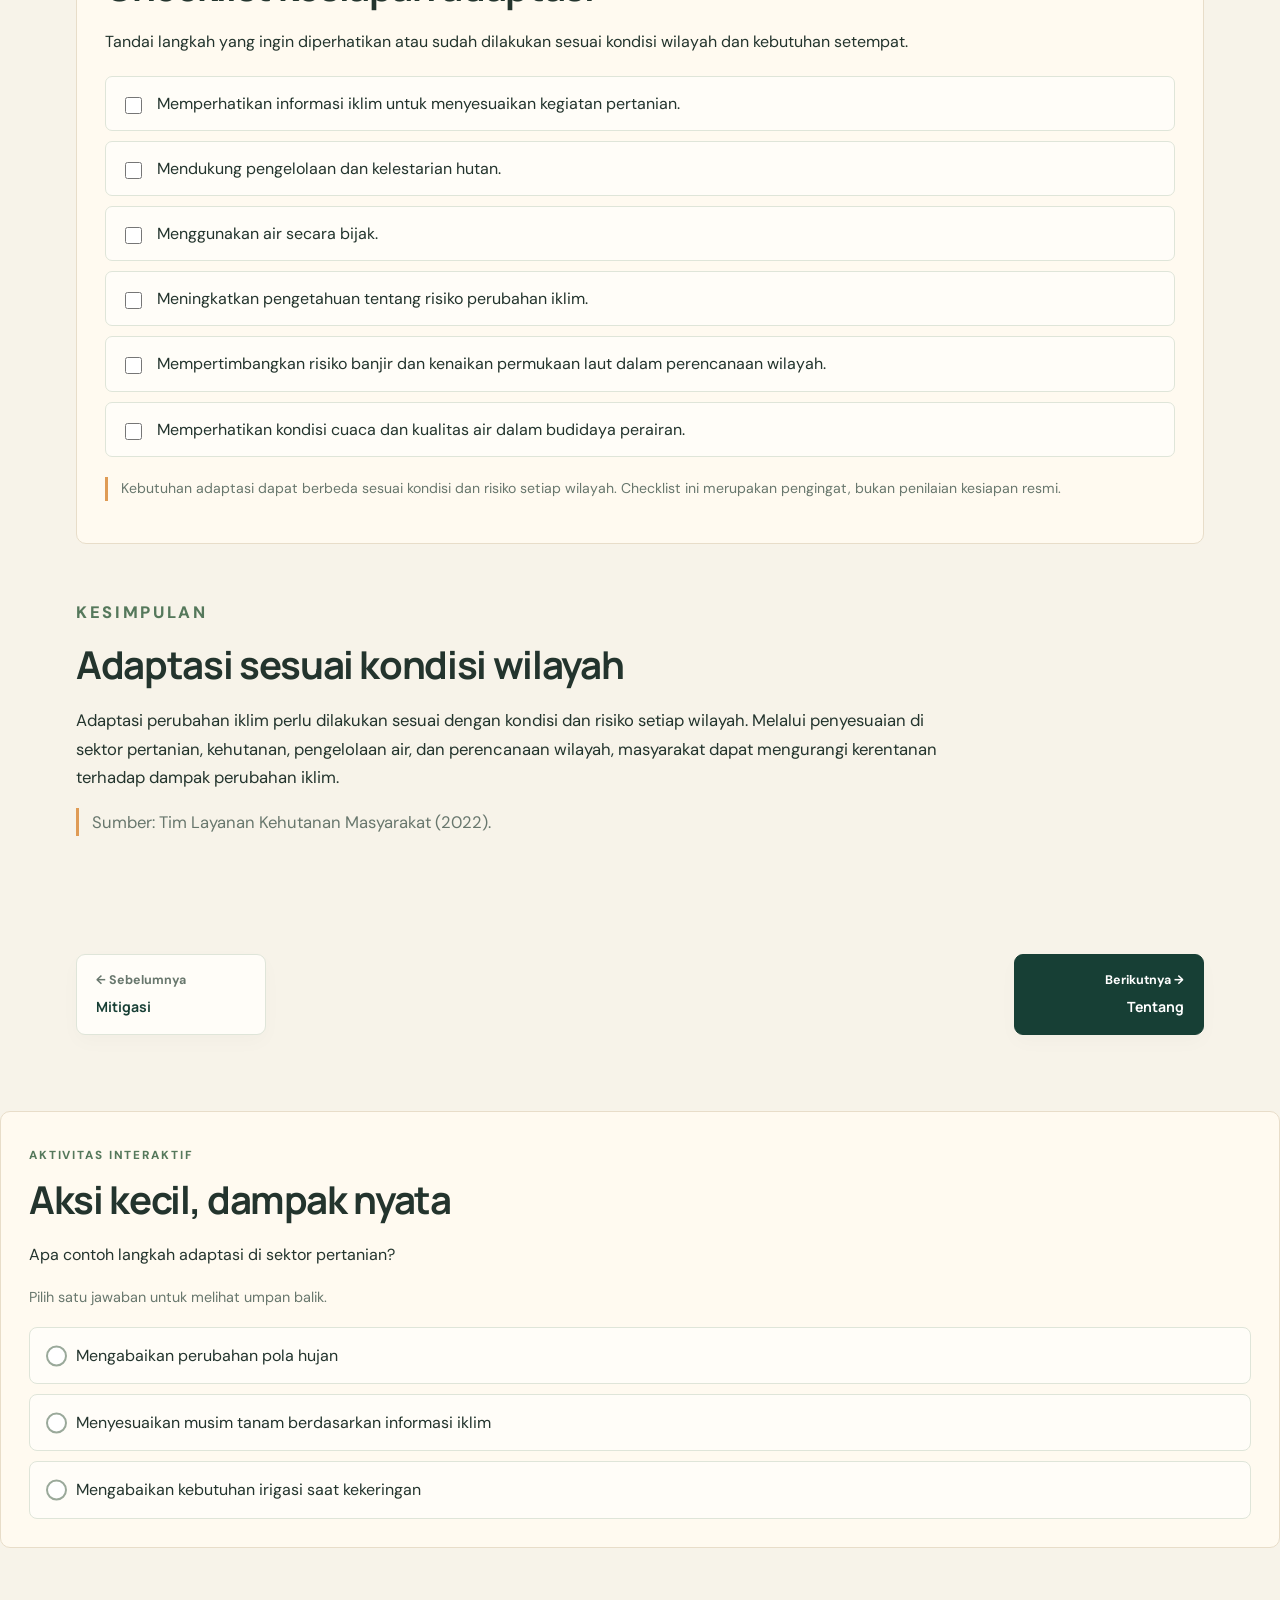
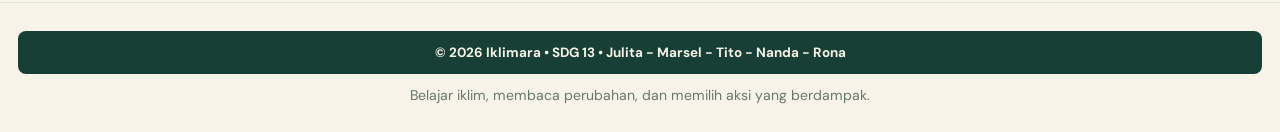
==== commit 3a6c2ba5: "Add files via upload" ====
--- a/adaptasi.html
+++ b/adaptasi.html
@@ -5,9 +5,9 @@
   <meta content="width=device-width, initial-scale=1" name="viewport"/>
   <meta content="Iklimara, ruang belajar perubahan iklim dan aksi iklim." name="description"/>
   <title>
-   Adaptasi perubahan iklim &mdash; Iklimara
+   Adaptasi dan aksi iklim &mdash; Iklimara
   </title>
-  <link href="css/style.css" rel="stylesheet"/>
+  <link href="css/adaptasi.css" rel="stylesheet"/>
  </head>
  <body>
   <header class="topbar">
@@ -20,7 +20,10 @@
      </small>
     </span>
    </a>
-<nav aria-label="Navigasi utama">
+<button class="mobile-menu-toggle" type="button" aria-label="Buka menu navigasi" aria-expanded="false">
+    <span></span><span></span><span></span>
+   </button>
+   <nav aria-label="Navigasi utama">
     <a class="" href="index.html">
      Beranda
     </a>
@@ -51,7 +54,7 @@
       05 / SIAP DAN BERTINDAK
      </p>
      <h1>
-      Adaptasi Perubahan Iklim
+      Adaptasi dan aksi iklim
      </h1>
      <p class="lead">
       Kenali langkah adaptasi di sektor pertanian, kehutanan, pengelolaan air, masyarakat, tata ruang, dan budidaya perairan.
@@ -64,10 +67,12 @@
      </a>
     </div>
     <figure class="hero-image">
-     <img alt="Komunitas belajar dan lingkungan kampus." src="images/campus.jpg"/>
+     <img alt="Komunitas belajar dan lingkungan kampus." src="https://images.unsplash.com/photo-1781785161788-a906202dba8f?auto=format&fit=crop&fm=jpg&q=80&w=1600"/>
      <figcaption>
       Komunitas belajar dan lingkungan kampus.
-     </figcaption>
+     
+        <span class="image-source">Sumber gambar: <a href="https://unsplash.com/photos/people-gathering-in-a-community-garden-with-trees-in-background-c9xGzxR8ego" target="_blank" rel="noopener noreferrer">Haberdoedas — Unsplash</a></span>
+      </figcaption>
     </figure>
    </section>
    <div class="content" id="mulai">
@@ -276,9 +281,9 @@
   </section>
   <footer>
    <p class="copyright">
-    &copy; 2026 Iklimara &bull; SDG 13 &bull; Julita - Marcel - Tito - Nanda - Rona
+    &copy; 2026 Iklimara &bull; SDG 13 &bull; Julita - Marsel - Tito - Nanda - Rona
    </p>
-   <p class="footer-tagline">Pahami Perubahannya, Peduli Dampaknya, Bergerak untuk Masa Depan</p>
+   <p class="footer-tagline">Belajar iklim, membaca perubahan, dan memilih aksi yang berdampak.</p>
   </footer>
  
   <button class="scroll-menu-toggle" type="button" aria-label="Buka menu navigasi" aria-expanded="false">
@@ -293,6 +298,24 @@
     <a href="adaptasi.html">Adaptasi</a>
     <a href="tentang.html">Tentang</a>
   </nav>
+  <script>
+    (function () {
+      const mobileToggle = document.querySelector('.mobile-menu-toggle');
+      const topbar = document.querySelector('.topbar');
+      if (!mobileToggle || !topbar) return;
+      mobileToggle.addEventListener('click', function () {
+        const open = topbar.classList.toggle('mobile-menu-open');
+        mobileToggle.setAttribute('aria-expanded', String(open));
+        mobileToggle.setAttribute('aria-label', open ? 'Tutup menu navigasi' : 'Buka menu navigasi');
+      });
+      topbar.querySelectorAll('nav[aria-label="Navigasi utama"] a').forEach(function (link) {
+        link.addEventListener('click', function () {
+          topbar.classList.remove('mobile-menu-open');
+          mobileToggle.setAttribute('aria-expanded', 'false');
+        });
+      });
+    }());
+  </script>
   <script>
     (function () {
       const toggle = document.querySelector('.scroll-menu-toggle');
--- a/css/adaptasi.css
+++ b/css/adaptasi.css
@@ -0,0 +1,242 @@
+@import url('https://fonts.googleapis.com/css2?family=DM+Sans:wght@400;500;600;700&family=Manrope:wght@400;500;600;700;800&display=swap');
+:root{--forest:#173f35;--moss:#55785b;--sage:#dce6d0;--cream:#f7f3e9;--paper:#fffdf8;--ink:#23342d;--muted:#68776d;--orange:#df9b55;--line:#dfe5d9;--shadow:0 18px 45px rgba(29,60,47,.09)}*{box-sizing:border-box}html{scroll-behavior:smooth}body{margin:0;background:var(--cream);color:var(--ink);font-family:'DM Sans',sans-serif;line-height:1.7}h1,h2,h3{font-family:Manrope,sans-serif;line-height:1.16;letter-spacing:-.035em}h1{font-size:clamp(2.8rem,6vw,5.4rem);max-width:760px;margin:.3em 0}h2{font-size:clamp(1.7rem,3vw,2.65rem);margin:.25em 0 .5em}h3{font-size:1.18rem;margin:.35em 0 .5em}p{margin:.5em 0 1em}a{color:var(--forest);text-underline-offset:3px}.topbar{max-width:1240px;margin:auto;padding:20px 28px;display:flex;align-items:center;justify-content:space-between;gap:24px}.brand{display:flex;align-items:center;gap:11px;text-decoration:none;color:var(--forest);font:800 1.3rem Manrope,sans-serif;letter-spacing:-.05em}.brand img{width:46px;height:46px}.brand small{display:block;font:600 .59rem 'DM Sans',sans-serif;letter-spacing:.08em;text-transform:uppercase;color:var(--muted)}nav{display:flex;align-items:center;gap:5px;flex-wrap:wrap}nav a{padding:9px 13px;border-radius:999px;text-decoration:none;font-size:.88rem;font-weight:700;color:#50645a}nav a:hover,nav a.active{background:var(--forest);color:#fff}.hero{max-width:1240px;margin:18px auto 42px;padding:35px 28px 48px;display:grid;grid-template-columns:1.05fr .95fr;align-items:center;gap:42px}.eyebrow{font-size:.73rem;font-weight:800;letter-spacing:.16em;text-transform:uppercase;color:var(--moss)}.lead{font-size:1.12rem;color:#53665b;max-width:620px}.button{display:inline-flex;gap:24px;align-items:center;background:var(--forest);color:#fff;text-decoration:none;padding:13px 18px;border-radius:8px;font-weight:700;margin-top:14px}.button span{color:#f0c17d}.hero-image{margin:0;position:relative}.hero-image img{width:100%;height:410px;object-fit:cover;border-radius:10px 100px 10px 10px;box-shadow:var(--shadow)}figcaption{font-size:.76rem;color:var(--muted);padding:8px 2px}.content{max-width:1184px;margin:0 auto;padding:0 28px 64px}.section{margin:28px 0 54px}.section-heading{max-width:740px;margin-bottom:25px}.section-heading>p:last-child{color:var(--muted)}.intro-grid{display:grid;grid-template-columns:1.3fr .7fr;gap:18px}.feature-card,.quote-card,.mini-card,.reflection,.plan{padding:28px;border-radius:10px}.dark{background:var(--forest);color:#fff}.dark .eyebrow,.dark .text-link{color:#f2c184}.dark p{color:#e0e9dd}.quote-card{background:#e4ead7;border:1px solid #d4dfc7}.big-number{font:800 3rem Manrope;color:var(--moss)}.text-link{font-weight:800;text-decoration:none}.cards{display:grid;gap:16px}.three{grid-template-columns:repeat(3,minmax(0,1fr))}.two{grid-template-columns:repeat(2,minmax(0,1fr))}.mini-card{background:var(--paper);border:1px solid var(--line);box-shadow:0 7px 20px rgba(25,60,43,.025)}.mini-card>span{font-size:.68rem;letter-spacing:.13em;color:var(--moss);font-weight:800}.mini-card p{color:#5d6c62}.mini-card a{font-weight:700}.accent{background:#f0e1c8}.stats{display:grid;grid-template-columns:repeat(3,1fr);background:#e3e9da;border-radius:10px;padding:28px;gap:25px}.stats div{display:flex;flex-direction:column}.stats strong{font:800 2rem Manrope;color:var(--forest)}.stats span{line-height:1.45}.stats small{color:var(--muted);margin-top:9px}.reflection{background:#fffaf0;border:1px solid #e8ddc9}.reflection h2{max-width:700px}.reflection details{border-top:1px solid var(--line);padding:13px 0}.reflection summary{font-weight:800;cursor:pointer}.reflection details p{margin:12px 0 2px;color:#5b6a60}.prose{max-width:880px}.prose p{font-size:1.04rem}.source,.note{font-size:.88rem;color:var(--muted);border-left:3px solid var(--orange);padding-left:13px}.split{display:grid;grid-template-columns:1fr 1fr;gap:40px;align-items:start}.process{display:grid;gap:10px}.process div{display:flex;align-items:center;gap:15px;padding:16px;background:var(--paper);border:1px solid var(--line);border-radius:8px}.process b{display:grid;place-items:center;background:var(--forest);color:#fff;border-radius:50%;width:38px;height:38px;flex-shrink:0}.stack{display:grid;gap:12px}.stack article{padding:17px 20px;background:var(--paper);border-left:3px solid var(--moss);border-radius:4px}.stack p{margin-bottom:0}.checklist,.days{display:grid;gap:10px;margin:20px 0}.checklist label,.days label{display:flex;gap:12px;align-items:flex-start;padding:13px 15px;background:var(--paper);border:1px solid var(--line);border-radius:7px;cursor:pointer}.checklist input,.days input{margin-top:7px;accent-color:var(--forest);width:17px;height:17px;flex-shrink:0}.days label{padding:17px}.days span{display:grid}.days small{color:var(--muted);font-size:.92rem}.plan{background:#e4eadb}.references{padding-left:25px}.references li{padding:12px 0;border-bottom:1px solid var(--line)}.references li a{display:inline-block;margin-left:7px;font-weight:700}ul{padding-left:19px}li{padding:3px 0}footer{border-top:1px solid var(--line);padding:30px max(28px,calc((100% - 1184px)/2));display:flex;justify-content:space-between;gap:30px;color:var(--muted);font-size:.88rem}footer b{font:800 1.2rem Manrope;color:var(--forest)}footer p{margin:.25em 0}@media(max-width:900px){.topbar{align-items:flex-start;flex-direction:column}.hero{grid-template-columns:1fr;gap:20px;padding-top:15px}.hero-image img{height:340px}.three{grid-template-columns:repeat(2,minmax(0,1fr))}.intro-grid,.split{grid-template-columns:1fr}.stats{grid-template-columns:1fr}.stats div{border-bottom:1px solid #ccd7c6;padding-bottom:15px}.stats div:last-child{border:0;padding:0}}@media(max-width:560px){.topbar{padding:16px}.topbar nav{gap:3px}nav a{font-size:.78rem;padding:7px 9px}.hero{padding:10px 18px 28px;margin-top:8px}.hero-image img{height:270px;border-radius:8px 65px 8px 8px}.content{padding:0 18px 35px}.three,.two{grid-template-columns:1fr}.feature-card,.quote-card,.mini-card,.reflection,.plan{padding:21px}footer{padding:25px 18px;flex-direction:column;gap:8px}h1{font-size:2.8rem}.stats{padding:22px}}
+
+.page-navigation{max-width:1184px;margin:0 auto;padding:0 28px 48px;display:flex;justify-content:space-between;gap:18px}
+.page-nav-link{display:flex;flex-direction:column;gap:4px;min-width:190px;padding:15px 19px;border:1px solid var(--line);border-radius:9px;background:var(--paper);text-decoration:none;box-shadow:0 7px 20px rgba(25,60,43,.025);transition:transform .18s ease,background .18s ease}
+.page-nav-link span{font-size:.78rem;color:var(--muted);font-weight:700}.page-nav-link strong{font-family:Manrope,sans-serif;color:var(--forest)}
+.page-nav-link.next{margin-left:auto;text-align:right;background:var(--forest);border-color:var(--forest)}.page-nav-link.next span,.page-nav-link.next strong{color:#fff}.page-nav-link:hover:not(.disabled){transform:translateY(-2px)}.page-nav-link.disabled{opacity:.45;box-shadow:none}
+@media(max-width:560px){.page-navigation{padding:0 18px 34px;gap:10px}.page-nav-link{min-width:0;flex:1;padding:12px}.page-nav-link span{font-size:.7rem}.page-nav-link strong{font-size:.9rem}}
+
+.quiz-hint{font-size:.9rem;color:var(--muted)}
+.quiz-options{display:grid;gap:10px;margin-top:18px}
+.quiz-option{position:relative}
+.quiz-option input{position:absolute;opacity:0;width:1px;height:1px}
+.quiz-option label{display:block;padding:14px 17px 14px 46px;background:var(--paper);border:1px solid var(--line);border-radius:8px;cursor:pointer;position:relative;transition:border-color .15s,background .15s}
+.quiz-option label:before{content:"";position:absolute;left:16px;top:50%;transform:translateY(-50%);width:17px;height:17px;border:2px solid #9aa99a;border-radius:50%;background:white}
+.quiz-option input:focus-visible+label{outline:3px solid var(--orange);outline-offset:2px}
+.quiz-option input:checked+label{border-color:var(--moss);background:#edf2e7}
+.quiz-option input:checked+label:before{border:5px solid var(--forest)}
+.quiz-feedback{display:none;margin:7px 0 0;padding:10px 13px;border-radius:7px;font-weight:700;font-size:.92rem}
+.quiz-option input:checked+label+.quiz-feedback{display:block}
+.quiz-feedback.correct{background:#e0efdc;color:#245a32;border-left:4px solid #4e9655}
+.quiz-feedback.incorrect{background:#fbe7df;color:#8a3526;border-left:4px solid #cf654b}
+
+.interactive-feature{max-width:1184px;margin:28px auto 54px;padding:clamp(22px,4vw,38px);background:#eef2e7;border:1px solid #d9e3d2;border-radius:16px;position:relative;overflow:hidden}
+.interactive-feature:after{content:"";position:absolute;width:150px;height:150px;border:24px solid rgba(85,120,91,.08);border-radius:50%;right:-55px;top:-60px;pointer-events:none}
+.feature-intro{max-width:720px;color:var(--muted);margin-bottom:22px}
+.journey-card{display:flex;flex-direction:column;align-items:flex-start;gap:6px;background:var(--paper);padding:22px;border:1px solid var(--line);border-radius:12px;text-decoration:none;transition:transform .18s ease,border-color .18s ease;min-height:190px}
+.journey-card:hover,.journey-card:focus-visible{transform:translateY(-4px);border-color:var(--moss);outline-offset:3px}
+.journey-card>span{display:grid;place-items:center;width:34px;height:34px;border-radius:50%;background:var(--forest);color:#fff;font-weight:800;font-size:.8rem}
+.journey-card h3{color:var(--forest);margin:.35em 0}
+.journey-card p{color:var(--muted);margin:0 0 8px}
+.journey-card b{margin-top:auto;font-size:.88rem;color:var(--moss)}
+.accordion-grid{display:grid;grid-template-columns:repeat(2,minmax(0,1fr));gap:12px;margin-top:20px}
+.info-accordion{background:var(--paper);border:1px solid var(--line);border-radius:10px;padding:0 18px;align-self:start;transition:border-color .18s ease}
+.info-accordion[open]{border-color:var(--moss);box-shadow:0 8px 24px rgba(25,60,43,.05)}
+.info-accordion summary{cursor:pointer;list-style:none;font-weight:800;padding:17px 25px 17px 0;position:relative;color:var(--forest)}
+.info-accordion summary::-webkit-details-marker{display:none}
+.info-accordion summary:after{content:"+";position:absolute;right:0;top:14px;font-size:1.3rem;color:var(--moss)}
+.info-accordion[open] summary:after{content:"−"}
+.info-accordion summary:focus-visible{outline:3px solid var(--orange);outline-offset:3px;border-radius:4px}
+.info-accordion p{border-top:1px solid var(--line);padding-top:13px;color:#5d6c62;margin:0 0 17px}
+@media(max-width:650px){.accordion-grid{grid-template-columns:1fr}.journey-card{min-height:0}.interactive-feature{padding:22px}}
+
+.fact-check-feature{max-width:1184px;margin:28px auto 54px;padding:clamp(22px,4vw,38px);background:#eef2e7;border:1px solid #d9e3d2;border-radius:16px;position:relative;overflow:hidden}
+.fact-check-feature:after{content:"";position:absolute;width:150px;height:150px;border:24px solid rgba(85,120,91,.08);border-radius:50%;right:-55px;top:-60px;pointer-events:none}
+.fact-check-feature .feature-intro{max-width:760px;color:#5d6c62}
+.fact-check-grid{display:grid;grid-template-columns:repeat(3,minmax(0,1fr));gap:14px;margin-top:24px}
+.fact-check-card{align-self:start;background:#fffdf8;border:1px solid #dfe5d9;border-radius:10px;padding:20px;position:relative;z-index:1}
+.fact-check-card summary{cursor:pointer;list-style:none;font-weight:800;color:var(--forest);display:flex;align-items:center;gap:12px}
+.fact-check-card summary::-webkit-details-marker{display:none}
+.fact-check-card summary:after{content:"+";margin-left:auto;font-size:1.3rem;color:var(--moss)}
+.fact-check-card[open] summary:after{content:"−"}
+.fact-check-card summary span{display:grid;place-items:center;width:38px;height:38px;flex:0 0 38px;border-radius:50%;background:#e4ead7;color:var(--forest);font-size:.8rem}
+.fact-check-card p{margin:16px 0 2px;color:#5d6c62;font-size:.95rem}
+.fact-check-note{margin-top:22px;font-weight:700;color:var(--forest)}
+@media(max-width:900px){.fact-check-grid{grid-template-columns:1fr 1fr}}
+@media(max-width:650px){.fact-check-grid{grid-template-columns:1fr}.fact-check-feature{margin:28px 18px 45px;padding:22px}}
+
+.menu-toggle{display:none}
+.hamburger{display:none}
+@media(max-width:768px){
+  .topbar{position:relative;display:flex;flex-direction:row;align-items:center;justify-content:space-between;gap:12px;padding:14px 18px}
+  .topbar .brand{min-width:0}
+  .topbar .brand img{width:40px;height:40px}
+  .hamburger{display:flex;flex-direction:column;justify-content:center;gap:5px;width:44px;height:44px;padding:10px;cursor:pointer;border:1px solid var(--line);border-radius:9px;background:var(--paper);z-index:1002;flex:0 0 auto}
+  .hamburger span{display:block;width:22px;height:2px;background:var(--forest);border-radius:2px;transition:transform .2s ease,opacity .2s ease}
+  .topbar nav{display:none;position:absolute;top:calc(100% - 2px);right:18px;left:18px;flex-direction:column;align-items:stretch;gap:4px;padding:12px;background:var(--paper);border:1px solid var(--line);border-radius:12px;box-shadow:0 12px 28px rgba(25,60,43,.14);z-index:1001}
+  .topbar nav a{display:block;width:100%;padding:12px 14px;border-radius:7px;font-size:.92rem}
+  .menu-toggle:checked ~ nav{display:flex}
+  .menu-toggle:checked + .hamburger span:nth-child(1){transform:translateY(7px) rotate(45deg)}
+  .menu-toggle:checked + .hamburger span:nth-child(2){opacity:0}
+  .menu-toggle:checked + .hamburger span:nth-child(3){transform:translateY(-7px) rotate(-45deg)}
+  .menu-toggle:focus-visible + .hamburger{outline:3px solid #8aa77c;outline-offset:3px}
+}
+
+.topbar{
+  position:sticky;top:0;z-index:1000;
+  max-width:none;width:100%;margin:0;padding:14px max(28px,calc((100% - 1240px)/2));
+  background:var(--cream);border-bottom:1px solid rgba(223,229,217,.85);
+  box-shadow:0 5px 18px rgba(29,60,47,.045);
+  display:flex;flex-direction:row;align-items:center;justify-content:space-between;gap:18px;
+}
+.topbar .brand{flex:0 0 auto}
+.topbar .brand img{width:42px;height:42px}
+.menu-toggle{display:none}
+.hamburger{display:none}
+.topbar nav{display:flex;position:static;flex-direction:row;align-items:center;justify-content:flex-end;flex-wrap:wrap;gap:3px;min-width:0;max-width:none;padding:0;border:0;background:transparent;box-shadow:none}
+.topbar nav a{display:block;width:auto;padding:8px 10px;border-radius:999px;font-size:.82rem;white-space:nowrap}
+.copyright{max-width:620px;text-align:right}
+@media(max-width:1100px){
+  .topbar{padding:12px 22px;gap:10px}
+  .topbar nav{gap:1px}
+  .topbar nav a{font-size:.76rem;padding:7px 8px}
+  .topbar .brand{font-size:1.15rem}
+  .topbar .brand img{width:38px;height:38px}
+}
+@media(max-width:900px){
+  .topbar{padding:12px 18px;position:sticky;align-items:center;flex-direction:row}
+  .topbar .brand{min-width:0}
+  .topbar .brand img{width:40px;height:40px}
+  .hamburger{display:flex;flex-direction:column;justify-content:center;align-items:center;gap:5px;width:44px;height:44px;padding:10px;cursor:pointer;border:1px solid var(--line);border-radius:9px;background:var(--paper);z-index:1002;flex:0 0 auto}
+  .hamburger span{display:block;width:22px;height:2px;background:var(--forest);border-radius:2px;transition:transform .2s ease,opacity .2s ease}
+  .topbar nav{display:none;position:absolute;top:calc(100% - 2px);right:18px;left:18px;flex-direction:column;align-items:stretch;gap:4px;padding:12px;background:var(--paper);border:1px solid var(--line);border-radius:12px;box-shadow:0 12px 28px rgba(25,60,43,.14);z-index:1001}
+  .topbar nav a{display:block;width:100%;padding:12px 14px;border-radius:7px;font-size:.92rem;white-space:normal}
+  .menu-toggle:checked ~ nav{display:flex}
+  .menu-toggle:checked + .hamburger span:nth-child(1){transform:translateY(7px) rotate(45deg)}
+  .menu-toggle:checked + .hamburger span:nth-child(2){opacity:0}
+  .menu-toggle:checked + .hamburger span:nth-child(3){transform:translateY(-7px) rotate(-45deg)}
+  .menu-toggle:focus-visible + .hamburger{outline:3px solid #8aa77c;outline-offset:3px}
+  .copyright{text-align:left}
+}
+@media(max-width:560px){.topbar{padding:12px 16px}.copyright{overflow-wrap:anywhere}}
+
+footer{
+  display:flex;flex-direction:column;align-items:center;justify-content:center;
+  gap:10px;text-align:center;padding:28px 18px 24px;
+}
+footer .copyright{
+  order:0;width:100%;max-width:none;box-sizing:border-box;margin:0 auto;padding:11px 20px;
+  background:var(--forest);color:var(--cream);border-radius:8px;
+  text-align:center;font-size:.84rem;font-weight:700;line-height:1.6;
+}
+footer .footer-tagline{
+  order:1;margin:0;text-align:center;color:var(--muted);font-size:.88rem;
+}
+@media(max-width:560px){footer{align-items:center;text-align:center}footer .copyright{width:100%;max-width:none;padding:11px 13px}}
+
+.topbar{position:relative;top:auto;z-index:10}
+.topbar .menu-toggle,.topbar .hamburger{display:none!important}
+.scroll-menu-toggle{position:fixed;right:22px;top:18px;z-index:2000;display:flex;flex-direction:column;justify-content:center;align-items:center;gap:5px;width:46px;height:46px;padding:10px;border:1px solid var(--line);border-radius:10px;background:var(--paper);box-shadow:0 6px 20px rgba(25,60,43,.16);cursor:pointer;opacity:0;visibility:hidden;pointer-events:none;transition:opacity .18s ease,visibility .18s ease}
+.scroll-menu-toggle span{display:block;width:22px;height:2px;background:var(--forest);border-radius:2px}
+body.has-scrolled .scroll-menu-toggle{opacity:1;visibility:visible;pointer-events:auto}
+.scroll-menu-panel{position:fixed;right:22px;top:72px;z-index:1999;display:none;flex-direction:column;gap:4px;min-width:190px;padding:12px;background:var(--paper);border:1px solid var(--line);border-radius:12px;box-shadow:0 12px 28px rgba(25,60,43,.18)}
+.scroll-menu-panel.is-open{display:flex}
+.scroll-menu-panel a{padding:10px 12px;color:var(--forest);text-decoration:none;border-radius:7px;font-size:.9rem}
+.scroll-menu-panel a:hover,.scroll-menu-panel a:focus{background:#e8eee2}
+@media(max-width:900px){.topbar{position:relative;flex-wrap:wrap}.topbar nav{display:flex;position:static;flex-direction:row;flex-wrap:wrap}.scroll-menu-toggle{right:16px;top:14px}.scroll-menu-panel{right:16px;top:68px}}
+
+@media (max-width: 900px) {
+  .topbar {
+    display: flex;
+    flex-direction: row;
+    flex-wrap: wrap;
+    align-items: center;
+    gap: 10px;
+  }
+  .topbar .brand { flex: 0 0 auto; }
+  .topbar nav {
+    display: flex !important;
+    flex: 1 0 100%;
+    width: 100%;
+    max-width: 100%;
+    min-width: 0;
+    flex-direction: row;
+    flex-wrap: nowrap !important;
+    justify-content: flex-start;
+    align-items: center;
+    gap: 6px;
+    overflow-x: auto;
+    overflow-y: hidden;
+    padding: 4px 0 8px;
+    white-space: nowrap;
+    -webkit-overflow-scrolling: touch;
+    scrollbar-width: thin;
+  }
+  .topbar nav a {
+    display: inline-flex;
+    flex: 0 0 auto;
+    width: auto;
+    white-space: nowrap;
+    padding: 9px 13px;
+    font-size: .86rem;
+  }
+  .topbar .hamburger, .topbar .menu-toggle { display: none !important; }
+}
+@media (max-width: 560px) {
+  .topbar { padding: 10px 14px; }
+  .topbar nav { gap: 5px; margin-top: 2px; }
+  .topbar nav a { padding: 8px 12px; font-size: .82rem; }
+}
+
+.mobile-menu-toggle{display:none}
+@media(max-width:900px){
+  .topbar{position:relative;display:flex;flex-direction:row;align-items:center;flex-wrap:wrap;gap:10px;padding:10px 14px}
+  .topbar .brand{order:1;flex:1 1 auto;min-width:0}
+  .mobile-menu-toggle{order:0;display:flex;flex-direction:column;justify-content:center;align-items:center;gap:5px;width:42px;height:42px;padding:9px;border:1px solid var(--line);border-radius:9px;background:var(--paper);cursor:pointer;flex:0 0 auto}
+  .mobile-menu-toggle span{display:block;width:22px;height:2px;border-radius:2px;background:var(--forest)}
+  .topbar nav[aria-label="Navigasi utama"]{display:none!important;order:2;flex:1 0 100%;width:100%;max-width:100%;min-width:0;flex-direction:column!important;flex-wrap:nowrap!important;align-items:stretch!important;gap:4px!important;overflow:visible;padding:10px;background:var(--paper);border:1px solid var(--line);border-radius:10px;box-shadow:0 8px 22px rgba(25,60,43,.12)}
+  .topbar.mobile-menu-open nav[aria-label="Navigasi utama"]{display:flex!important}
+  .topbar nav[aria-label="Navigasi utama"] a{display:block;flex:none;width:100%;padding:10px 12px;white-space:normal;text-align:left}
+  .scroll-menu-toggle{right:14px;top:14px}
+  .scroll-menu-panel{right:14px;top:66px}
+}
+@media(min-width:901px){.mobile-menu-toggle{display:none!important}.topbar nav[aria-label="Navigasi utama"]{display:flex!important}}
+.image-source{font-size:.76rem;color:var(--muted);margin-top:5px}
+.image-source {
+  display: block;
+  margin-top: 0.4rem;
+  color: #66766f;
+  font-size: 0.78rem;
+  line-height: 1.45;
+  text-align: left;
+}
+
+@media (max-width: 900px) {
+  .topbar nav[aria-label="Navigasi utama"] {
+    display: none !important;
+    order: 3;
+    flex: 0 0 auto;
+    width: max-content;
+    max-width: calc(100vw - 28px);
+    min-width: 0;
+    position: absolute;
+    top: calc(100% - 2px);
+    left: 14px;
+    right: auto;
+    flex-direction: row !important;
+    flex-wrap: wrap !important;
+    gap: 4px !important;
+    padding: 8px;
+    border: 1px solid var(--line);
+    border-radius: 10px;
+    background: var(--paper);
+    box-shadow: 0 8px 22px rgba(25,60,43,.14);
+    z-index: 1001;
+  }
+  .topbar.mobile-menu-open nav[aria-label="Navigasi utama"] { display: flex !important; }
+  .topbar nav[aria-label="Navigasi utama"] a {
+    display: block;
+    flex: 0 0 calc(50% - 2px);
+    width: auto;
+    padding: 8px 10px;
+    font-size: .82rem;
+    line-height: 1.25;
+    white-space: normal;
+    text-align: left;
+  }
+  .topbar { position: relative; }
+}
+@media (max-width: 380px) {
+  .topbar nav[aria-label="Navigasi utama"] a { flex-basis: 100%; }
+}
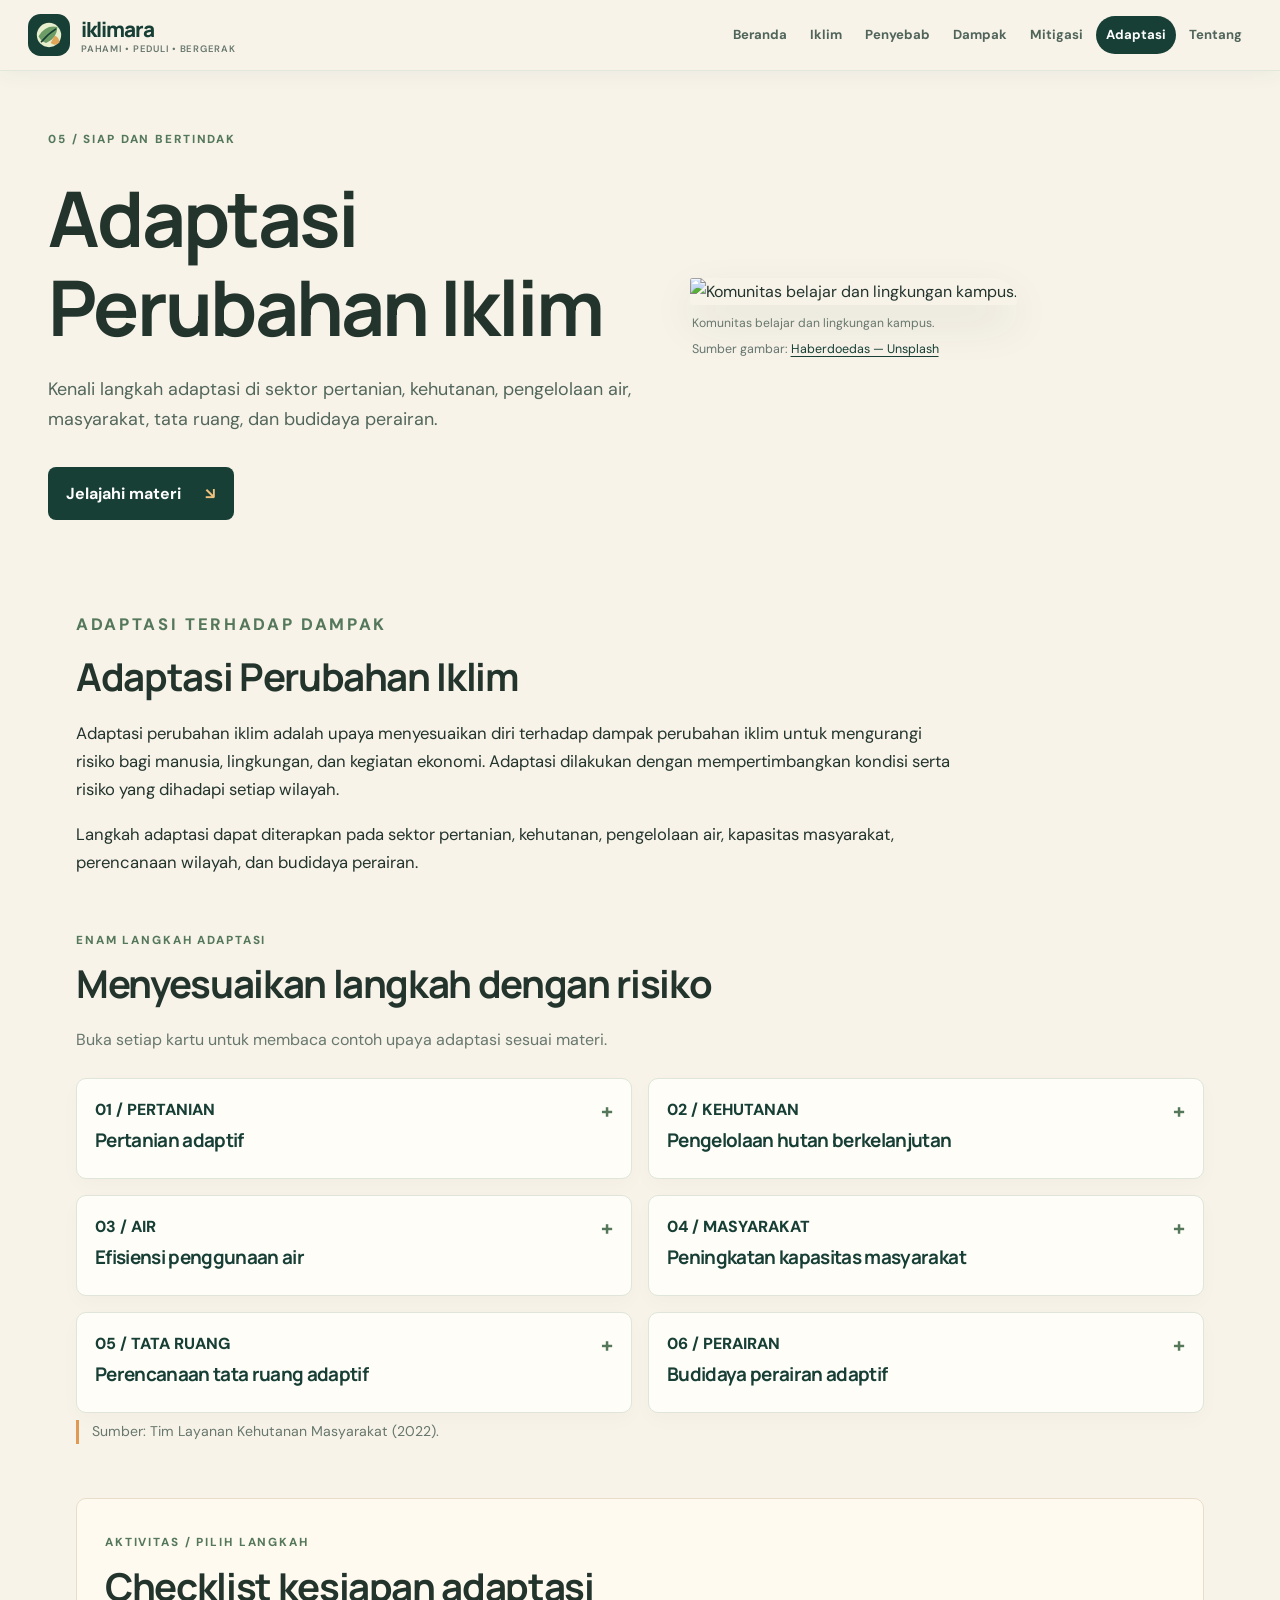
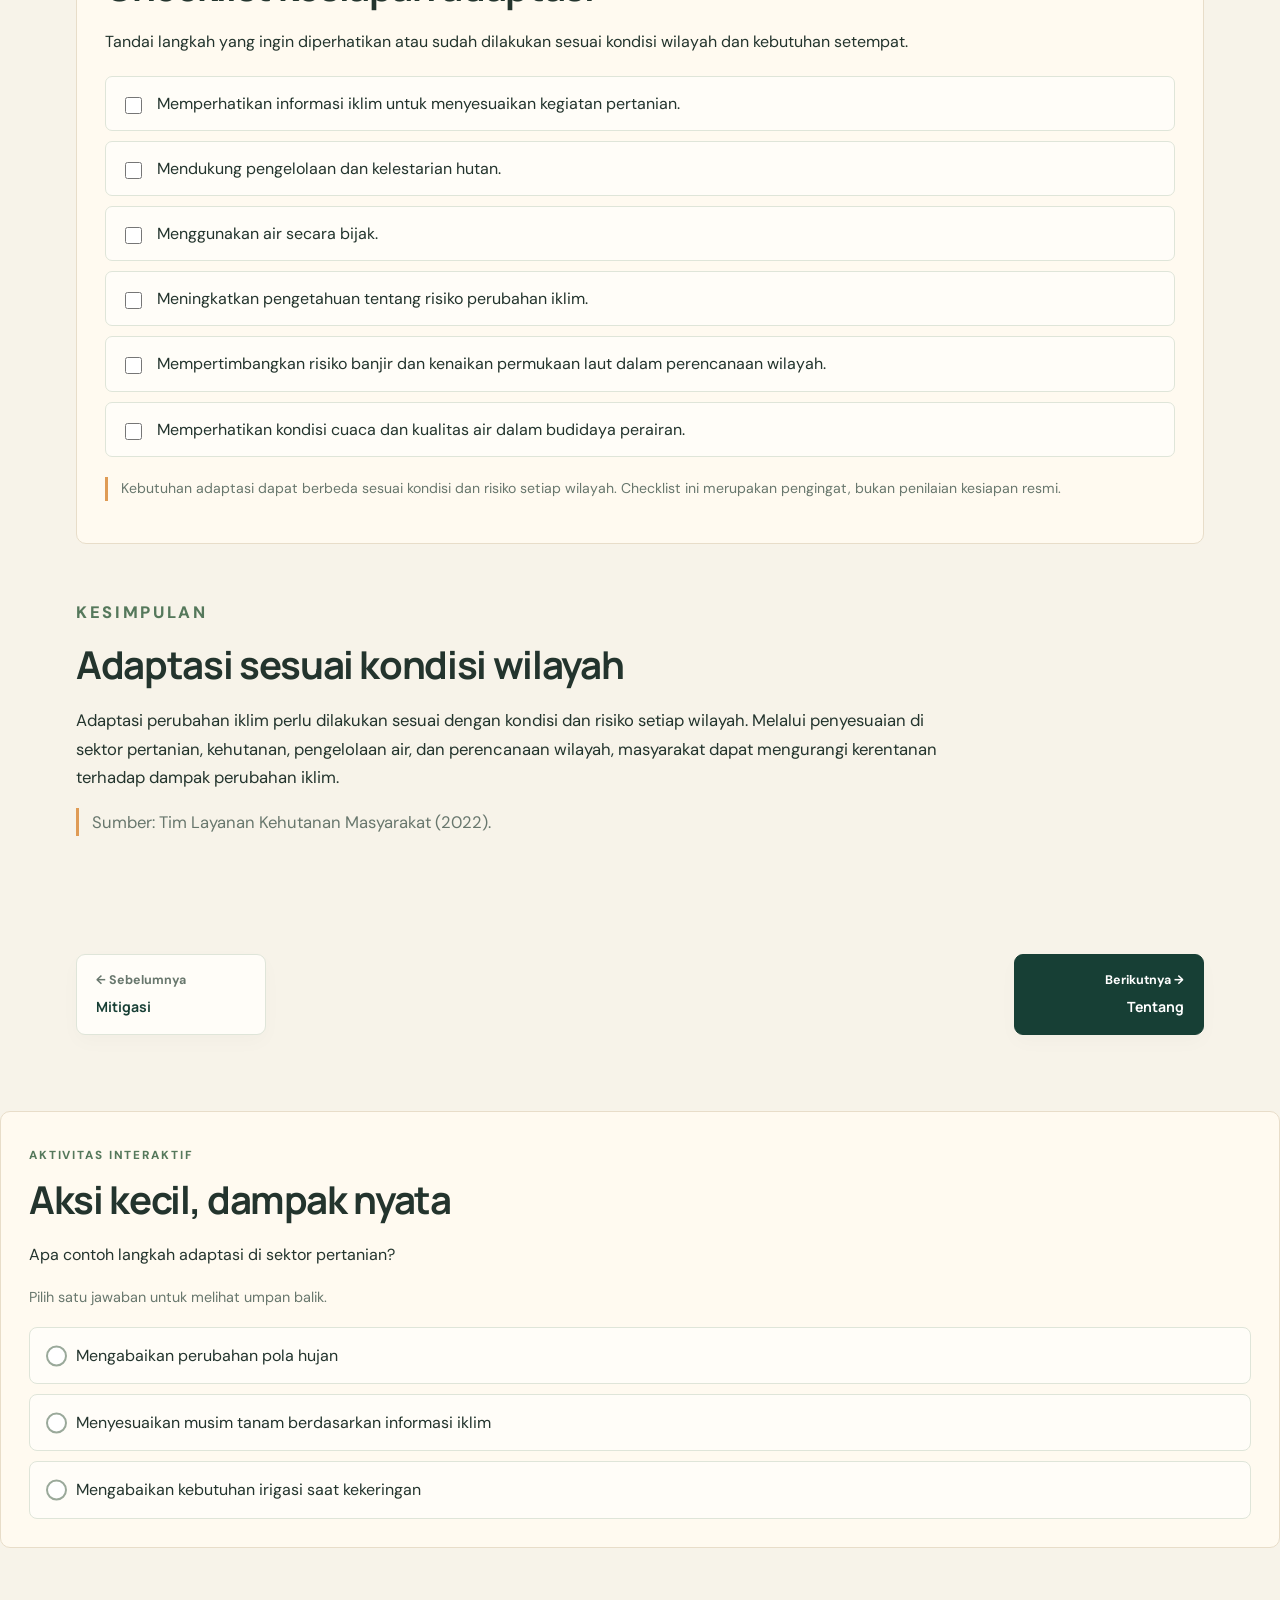
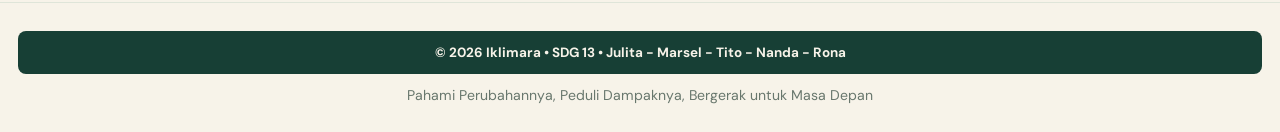
==== commit 9cc164d8: "Update adaptasi.html" ====
--- a/adaptasi.html
+++ b/adaptasi.html
@@ -54,7 +54,7 @@
       05 / SIAP DAN BERTINDAK
      </p>
      <h1>
-      Adaptasi dan aksi iklim
+      Adaptasi Perubahan Iklim
      </h1>
      <p class="lead">
       Kenali langkah adaptasi di sektor pertanian, kehutanan, pengelolaan air, masyarakat, tata ruang, dan budidaya perairan.
@@ -283,7 +283,7 @@
    <p class="copyright">
     &copy; 2026 Iklimara &bull; SDG 13 &bull; Julita - Marsel - Tito - Nanda - Rona
    </p>
-   <p class="footer-tagline">Belajar iklim, membaca perubahan, dan memilih aksi yang berdampak.</p>
+   <p class="footer-tagline">Pahami Perubahannya, Peduli Dampaknya, Bergerak untuk Masa Depan</p>
   </footer>
  
   <button class="scroll-menu-toggle" type="button" aria-label="Buka menu navigasi" aria-expanded="false">
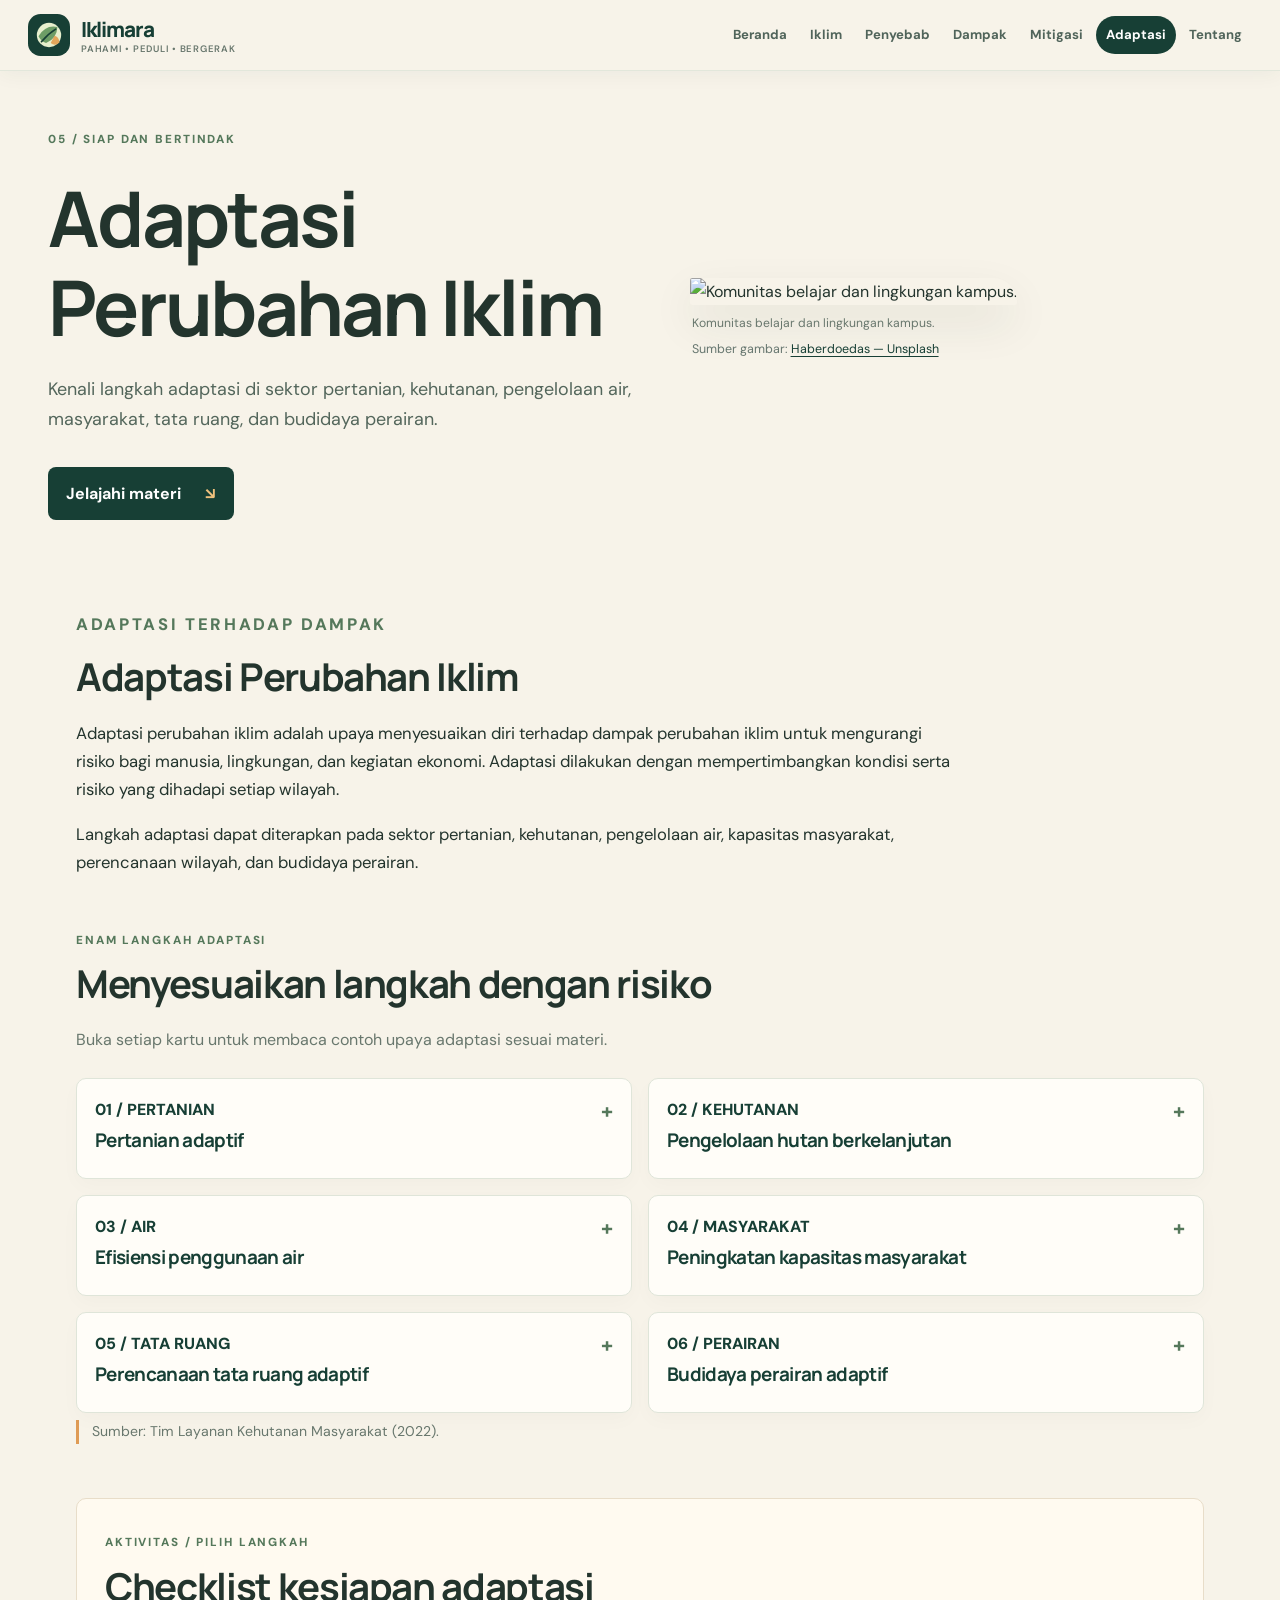
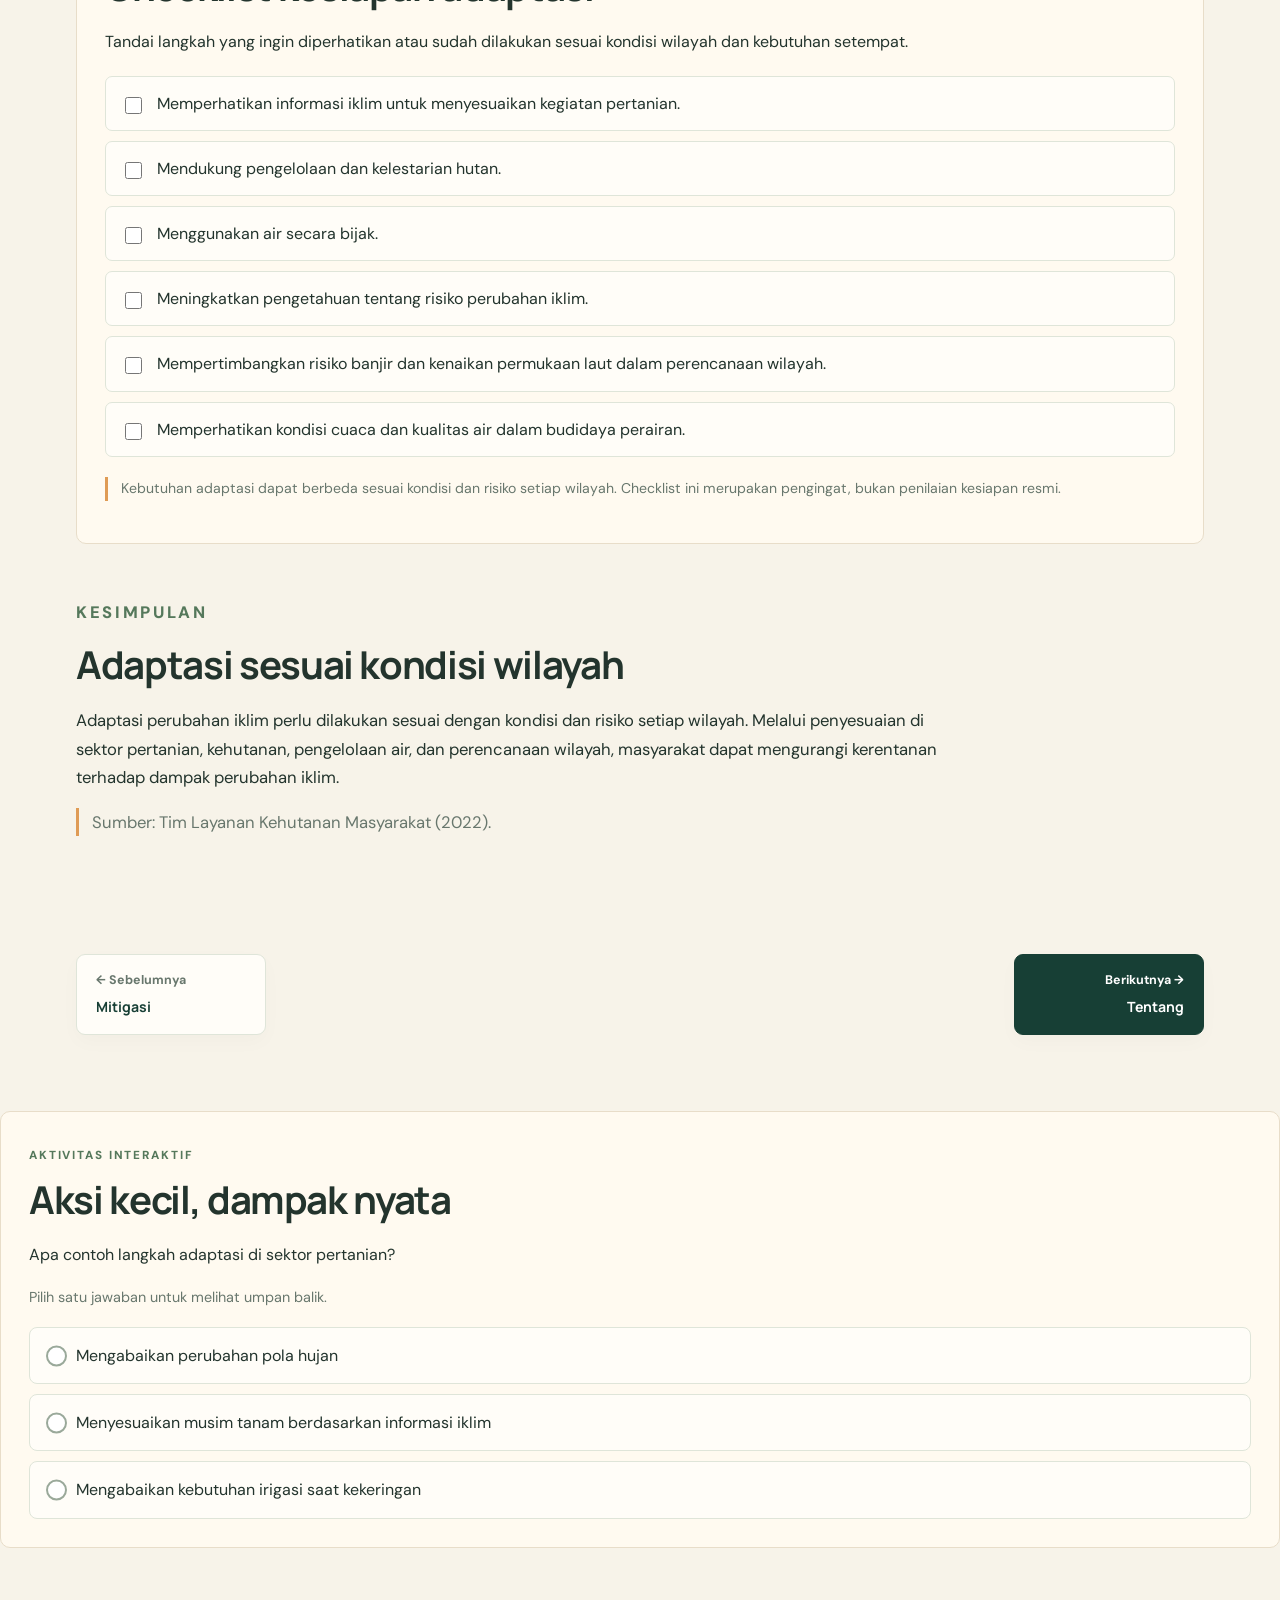
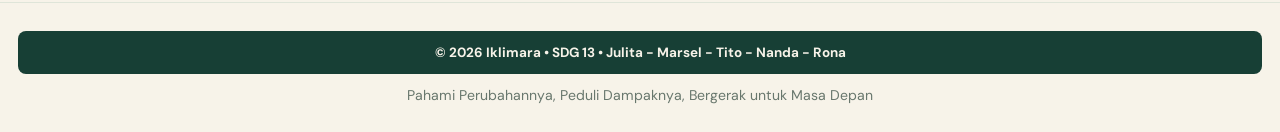
==== commit 62261916: "Correct spelling of 'iklimara' to 'Iklimara'" ====
--- a/adaptasi.html
+++ b/adaptasi.html
@@ -14,7 +14,7 @@
    <a class="brand" href="index.html">
     <img alt="Logo Iklimara" src="images/logo.svg"/>
     <span>
-     iklimara
+     Iklimara
      <small>
       pahami &bull; peduli &bull; bergerak
      </small>
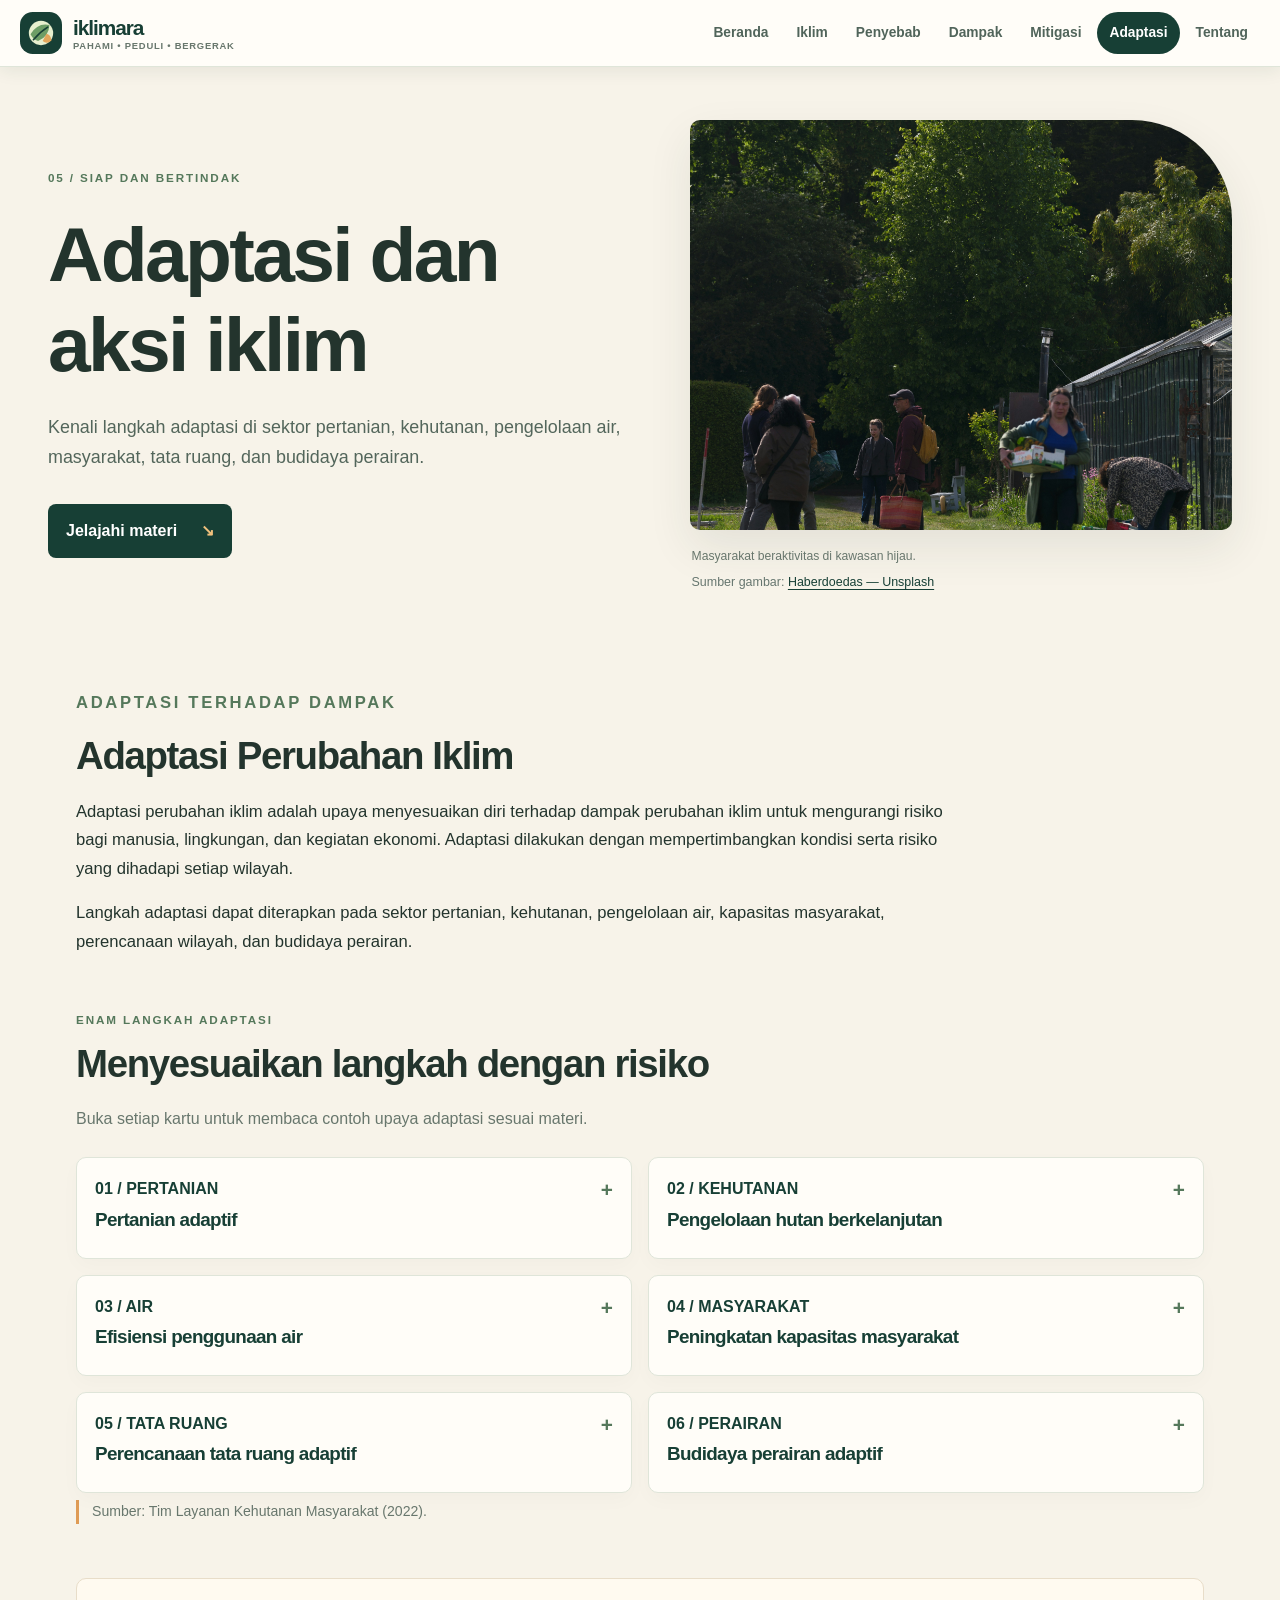
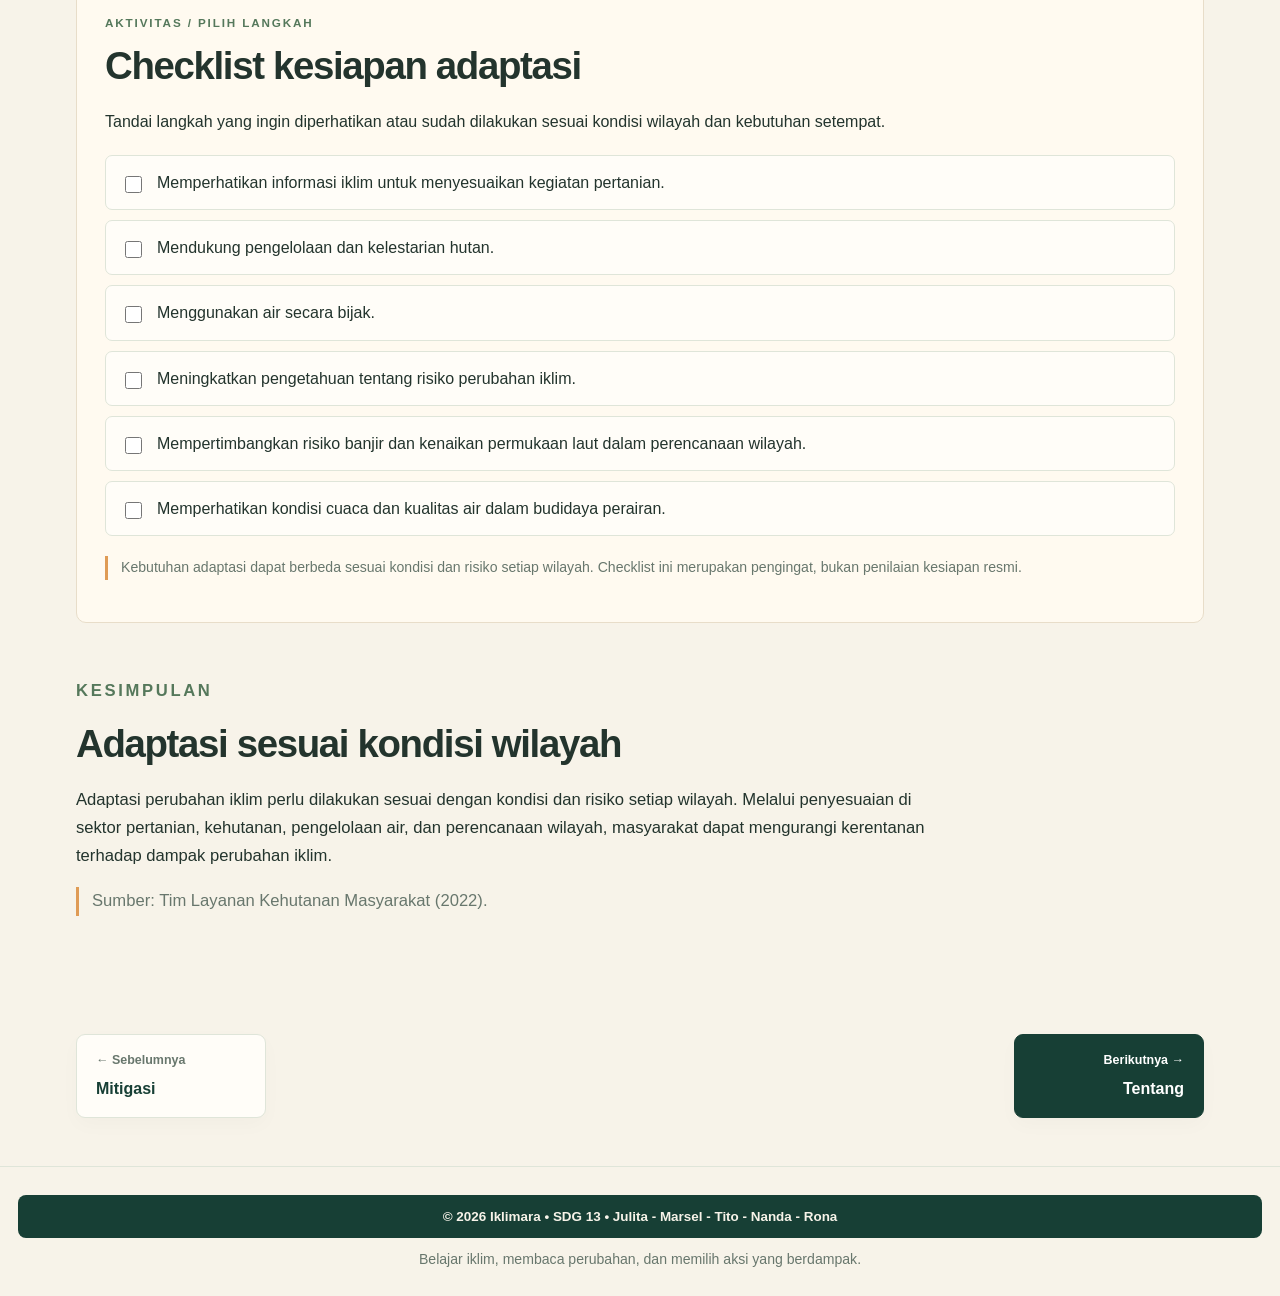
==== commit 627b273c: "Add files via upload" ====
--- a/adaptasi.html
+++ b/adaptasi.html
@@ -14,15 +14,12 @@
    <a class="brand" href="index.html">
     <img alt="Logo Iklimara" src="images/logo.svg"/>
     <span>
-     Iklimara
+     iklimara
      <small>
       pahami &bull; peduli &bull; bergerak
      </small>
     </span>
    </a>
-<button class="mobile-menu-toggle" type="button" aria-label="Buka menu navigasi" aria-expanded="false">
-    <span></span><span></span><span></span>
-   </button>
    <nav aria-label="Navigasi utama">
     <a class="" href="index.html">
      Beranda
@@ -54,7 +51,7 @@
       05 / SIAP DAN BERTINDAK
      </p>
      <h1>
-      Adaptasi Perubahan Iklim
+      Adaptasi dan aksi iklim
      </h1>
      <p class="lead">
       Kenali langkah adaptasi di sektor pertanian, kehutanan, pengelolaan air, masyarakat, tata ruang, dan budidaya perairan.
@@ -67,12 +64,11 @@
      </a>
     </div>
     <figure class="hero-image">
-     <img alt="Komunitas belajar dan lingkungan kampus." src="https://images.unsplash.com/photo-1781785161788-a906202dba8f?auto=format&fit=crop&fm=jpg&q=80&w=1600"/>
+     <img alt="Komunitas belajar dan lingkungan kampus." src="images/aksi-masyarakat.jpg"/>
      <figcaption>
-      Komunitas belajar dan lingkungan kampus.
-     
-        <span class="image-source">Sumber gambar: <a href="https://unsplash.com/photos/people-gathering-in-a-community-garden-with-trees-in-background-c9xGzxR8ego" target="_blank" rel="noopener noreferrer">Haberdoedas — Unsplash</a></span>
-      </figcaption>
+      Masyarakat beraktivitas di kawasan hijau.
+      <span class="image-source">Sumber gambar: <a href="https://unsplash.com/photos/people-gathering-in-a-community-garden-with-trees-in-background-c9xGzxR8ego" target="_blank" rel="noopener noreferrer">Haberdoedas — Unsplash</a></span>
+     </figcaption>
     </figure>
    </section>
    <div class="content" id="mulai">
@@ -236,103 +232,12 @@
     </a>
    </nav>
   </main>
-  <section class="section reflection quiz-section">
-   <p class="eyebrow">
-    AKTIVITAS INTERAKTIF
-   </p>
-   <h2>
-    Aksi kecil, dampak nyata
-   </h2>
-   <p>
-    Apa contoh langkah adaptasi di sektor pertanian?
-   </p>
-   <p class="quiz-hint">
-    Pilih satu jawaban untuk melihat umpan balik.
-   </p>
-   <div class="quiz-options">
-    <div class="quiz-option">
-     <input id="aksi-a" name="quiz-adaptasi" type="radio"/>
-     <label for="adaptasi-a">
-      Mengabaikan perubahan pola hujan
-     </label>
-     <p class="quiz-feedback incorrect">
-      Belum tepat. Perhatikan langkah yang membantu pertanian menghadapi perubahan pola hujan dan kekeringan.
-     </p>
-    </div>
-    <div class="quiz-option">
-     <input id="aksi-b" name="quiz-adaptasi" type="radio"/>
-     <label for="adaptasi-b">
-      Menyesuaikan musim tanam berdasarkan informasi iklim
-     </label>
-     <p class="quiz-feedback correct">
-      Benar! Menyesuaikan musim tanam berdasarkan informasi iklim merupakan salah satu langkah pertanian adaptif.
-     </p>
-    </div>
-    <div class="quiz-option">
-     <input id="aksi-c" name="quiz-adaptasi" type="radio"/>
-     <label for="adaptasi-c">
-      Mengabaikan kebutuhan irigasi saat kekeringan
-     </label>
-     <p class="quiz-feedback incorrect">
-      Belum tepat. Perhatikan langkah yang membantu pertanian menghadapi perubahan pola hujan dan kekeringan.
-     </p>
-    </div>
-   </div>
-  </section>
   <footer>
    <p class="copyright">
     &copy; 2026 Iklimara &bull; SDG 13 &bull; Julita - Marsel - Tito - Nanda - Rona
    </p>
-   <p class="footer-tagline">Pahami Perubahannya, Peduli Dampaknya, Bergerak untuk Masa Depan</p>
+   <p class="footer-tagline">Belajar iklim, membaca perubahan, dan memilih aksi yang berdampak.</p>
   </footer>
- 
-  <button class="scroll-menu-toggle" type="button" aria-label="Buka menu navigasi" aria-expanded="false">
-    <span></span><span></span><span></span>
-  </button>
-  <nav class="scroll-menu-panel" aria-label="Menu navigasi cepat">
-    <a href="index.html">Beranda</a>
-    <a href="iklim.html">Iklim</a>
-    <a href="penyebab.html">Penyebab</a>
-    <a href="dampak.html">Dampak</a>
-    <a href="mitigasi.html">Mitigasi</a>
-    <a href="adaptasi.html">Adaptasi</a>
-    <a href="tentang.html">Tentang</a>
-  </nav>
-  <script>
-    (function () {
-      const mobileToggle = document.querySelector('.mobile-menu-toggle');
-      const topbar = document.querySelector('.topbar');
-      if (!mobileToggle || !topbar) return;
-      mobileToggle.addEventListener('click', function () {
-        const open = topbar.classList.toggle('mobile-menu-open');
-        mobileToggle.setAttribute('aria-expanded', String(open));
-        mobileToggle.setAttribute('aria-label', open ? 'Tutup menu navigasi' : 'Buka menu navigasi');
-      });
-      topbar.querySelectorAll('nav[aria-label="Navigasi utama"] a').forEach(function (link) {
-        link.addEventListener('click', function () {
-          topbar.classList.remove('mobile-menu-open');
-          mobileToggle.setAttribute('aria-expanded', 'false');
-        });
-      });
-    }());
-  </script>
-  <script>
-    (function () {
-      const toggle = document.querySelector('.scroll-menu-toggle');
-      const panel = document.querySelector('.scroll-menu-panel');
-      if (!toggle || !panel) return;
-      function updateScrollMenu() {
-        document.body.classList.toggle('has-scrolled', window.scrollY > 180);
-        if (window.scrollY <= 180) { panel.classList.remove('is-open'); toggle.setAttribute('aria-expanded', 'false'); }
-      }
-      toggle.addEventListener('click', function () {
-        const open = panel.classList.toggle('is-open');
-        toggle.setAttribute('aria-expanded', String(open));
-      });
-      window.addEventListener('scroll', updateScrollMenu, { passive: true });
-      updateScrollMenu();
-    }());
-  </script>
 
 </body>
 </html>
--- a/css/adaptasi.css
+++ b/css/adaptasi.css
@@ -1,198 +1,917 @@
-@import url('https://fonts.googleapis.com/css2?family=DM+Sans:wght@400;500;600;700&family=Manrope:wght@400;500;600;700;800&display=swap');
-:root{--forest:#173f35;--moss:#55785b;--sage:#dce6d0;--cream:#f7f3e9;--paper:#fffdf8;--ink:#23342d;--muted:#68776d;--orange:#df9b55;--line:#dfe5d9;--shadow:0 18px 45px rgba(29,60,47,.09)}*{box-sizing:border-box}html{scroll-behavior:smooth}body{margin:0;background:var(--cream);color:var(--ink);font-family:'DM Sans',sans-serif;line-height:1.7}h1,h2,h3{font-family:Manrope,sans-serif;line-height:1.16;letter-spacing:-.035em}h1{font-size:clamp(2.8rem,6vw,5.4rem);max-width:760px;margin:.3em 0}h2{font-size:clamp(1.7rem,3vw,2.65rem);margin:.25em 0 .5em}h3{font-size:1.18rem;margin:.35em 0 .5em}p{margin:.5em 0 1em}a{color:var(--forest);text-underline-offset:3px}.topbar{max-width:1240px;margin:auto;padding:20px 28px;display:flex;align-items:center;justify-content:space-between;gap:24px}.brand{display:flex;align-items:center;gap:11px;text-decoration:none;color:var(--forest);font:800 1.3rem Manrope,sans-serif;letter-spacing:-.05em}.brand img{width:46px;height:46px}.brand small{display:block;font:600 .59rem 'DM Sans',sans-serif;letter-spacing:.08em;text-transform:uppercase;color:var(--muted)}nav{display:flex;align-items:center;gap:5px;flex-wrap:wrap}nav a{padding:9px 13px;border-radius:999px;text-decoration:none;font-size:.88rem;font-weight:700;color:#50645a}nav a:hover,nav a.active{background:var(--forest);color:#fff}.hero{max-width:1240px;margin:18px auto 42px;padding:35px 28px 48px;display:grid;grid-template-columns:1.05fr .95fr;align-items:center;gap:42px}.eyebrow{font-size:.73rem;font-weight:800;letter-spacing:.16em;text-transform:uppercase;color:var(--moss)}.lead{font-size:1.12rem;color:#53665b;max-width:620px}.button{display:inline-flex;gap:24px;align-items:center;background:var(--forest);color:#fff;text-decoration:none;padding:13px 18px;border-radius:8px;font-weight:700;margin-top:14px}.button span{color:#f0c17d}.hero-image{margin:0;position:relative}.hero-image img{width:100%;height:410px;object-fit:cover;border-radius:10px 100px 10px 10px;box-shadow:var(--shadow)}figcaption{font-size:.76rem;color:var(--muted);padding:8px 2px}.content{max-width:1184px;margin:0 auto;padding:0 28px 64px}.section{margin:28px 0 54px}.section-heading{max-width:740px;margin-bottom:25px}.section-heading>p:last-child{color:var(--muted)}.intro-grid{display:grid;grid-template-columns:1.3fr .7fr;gap:18px}.feature-card,.quote-card,.mini-card,.reflection,.plan{padding:28px;border-radius:10px}.dark{background:var(--forest);color:#fff}.dark .eyebrow,.dark .text-link{color:#f2c184}.dark p{color:#e0e9dd}.quote-card{background:#e4ead7;border:1px solid #d4dfc7}.big-number{font:800 3rem Manrope;color:var(--moss)}.text-link{font-weight:800;text-decoration:none}.cards{display:grid;gap:16px}.three{grid-template-columns:repeat(3,minmax(0,1fr))}.two{grid-template-columns:repeat(2,minmax(0,1fr))}.mini-card{background:var(--paper);border:1px solid var(--line);box-shadow:0 7px 20px rgba(25,60,43,.025)}.mini-card>span{font-size:.68rem;letter-spacing:.13em;color:var(--moss);font-weight:800}.mini-card p{color:#5d6c62}.mini-card a{font-weight:700}.accent{background:#f0e1c8}.stats{display:grid;grid-template-columns:repeat(3,1fr);background:#e3e9da;border-radius:10px;padding:28px;gap:25px}.stats div{display:flex;flex-direction:column}.stats strong{font:800 2rem Manrope;color:var(--forest)}.stats span{line-height:1.45}.stats small{color:var(--muted);margin-top:9px}.reflection{background:#fffaf0;border:1px solid #e8ddc9}.reflection h2{max-width:700px}.reflection details{border-top:1px solid var(--line);padding:13px 0}.reflection summary{font-weight:800;cursor:pointer}.reflection details p{margin:12px 0 2px;color:#5b6a60}.prose{max-width:880px}.prose p{font-size:1.04rem}.source,.note{font-size:.88rem;color:var(--muted);border-left:3px solid var(--orange);padding-left:13px}.split{display:grid;grid-template-columns:1fr 1fr;gap:40px;align-items:start}.process{display:grid;gap:10px}.process div{display:flex;align-items:center;gap:15px;padding:16px;background:var(--paper);border:1px solid var(--line);border-radius:8px}.process b{display:grid;place-items:center;background:var(--forest);color:#fff;border-radius:50%;width:38px;height:38px;flex-shrink:0}.stack{display:grid;gap:12px}.stack article{padding:17px 20px;background:var(--paper);border-left:3px solid var(--moss);border-radius:4px}.stack p{margin-bottom:0}.checklist,.days{display:grid;gap:10px;margin:20px 0}.checklist label,.days label{display:flex;gap:12px;align-items:flex-start;padding:13px 15px;background:var(--paper);border:1px solid var(--line);border-radius:7px;cursor:pointer}.checklist input,.days input{margin-top:7px;accent-color:var(--forest);width:17px;height:17px;flex-shrink:0}.days label{padding:17px}.days span{display:grid}.days small{color:var(--muted);font-size:.92rem}.plan{background:#e4eadb}.references{padding-left:25px}.references li{padding:12px 0;border-bottom:1px solid var(--line)}.references li a{display:inline-block;margin-left:7px;font-weight:700}ul{padding-left:19px}li{padding:3px 0}footer{border-top:1px solid var(--line);padding:30px max(28px,calc((100% - 1184px)/2));display:flex;justify-content:space-between;gap:30px;color:var(--muted);font-size:.88rem}footer b{font:800 1.2rem Manrope;color:var(--forest)}footer p{margin:.25em 0}@media(max-width:900px){.topbar{align-items:flex-start;flex-direction:column}.hero{grid-template-columns:1fr;gap:20px;padding-top:15px}.hero-image img{height:340px}.three{grid-template-columns:repeat(2,minmax(0,1fr))}.intro-grid,.split{grid-template-columns:1fr}.stats{grid-template-columns:1fr}.stats div{border-bottom:1px solid #ccd7c6;padding-bottom:15px}.stats div:last-child{border:0;padding:0}}@media(max-width:560px){.topbar{padding:16px}.topbar nav{gap:3px}nav a{font-size:.78rem;padding:7px 9px}.hero{padding:10px 18px 28px;margin-top:8px}.hero-image img{height:270px;border-radius:8px 65px 8px 8px}.content{padding:0 18px 35px}.three,.two{grid-template-columns:1fr}.feature-card,.quote-card,.mini-card,.reflection,.plan{padding:21px}footer{padding:25px 18px;flex-direction:column;gap:8px}h1{font-size:2.8rem}.stats{padding:22px}}
-
-.page-navigation{max-width:1184px;margin:0 auto;padding:0 28px 48px;display:flex;justify-content:space-between;gap:18px}
-.page-nav-link{display:flex;flex-direction:column;gap:4px;min-width:190px;padding:15px 19px;border:1px solid var(--line);border-radius:9px;background:var(--paper);text-decoration:none;box-shadow:0 7px 20px rgba(25,60,43,.025);transition:transform .18s ease,background .18s ease}
-.page-nav-link span{font-size:.78rem;color:var(--muted);font-weight:700}.page-nav-link strong{font-family:Manrope,sans-serif;color:var(--forest)}
-.page-nav-link.next{margin-left:auto;text-align:right;background:var(--forest);border-color:var(--forest)}.page-nav-link.next span,.page-nav-link.next strong{color:#fff}.page-nav-link:hover:not(.disabled){transform:translateY(-2px)}.page-nav-link.disabled{opacity:.45;box-shadow:none}
-@media(max-width:560px){.page-navigation{padding:0 18px 34px;gap:10px}.page-nav-link{min-width:0;flex:1;padding:12px}.page-nav-link span{font-size:.7rem}.page-nav-link strong{font-size:.9rem}}
-
-.quiz-hint{font-size:.9rem;color:var(--muted)}
-.quiz-options{display:grid;gap:10px;margin-top:18px}
-.quiz-option{position:relative}
-.quiz-option input{position:absolute;opacity:0;width:1px;height:1px}
-.quiz-option label{display:block;padding:14px 17px 14px 46px;background:var(--paper);border:1px solid var(--line);border-radius:8px;cursor:pointer;position:relative;transition:border-color .15s,background .15s}
-.quiz-option label:before{content:"";position:absolute;left:16px;top:50%;transform:translateY(-50%);width:17px;height:17px;border:2px solid #9aa99a;border-radius:50%;background:white}
-.quiz-option input:focus-visible+label{outline:3px solid var(--orange);outline-offset:2px}
-.quiz-option input:checked+label{border-color:var(--moss);background:#edf2e7}
-.quiz-option input:checked+label:before{border:5px solid var(--forest)}
-.quiz-feedback{display:none;margin:7px 0 0;padding:10px 13px;border-radius:7px;font-weight:700;font-size:.92rem}
-.quiz-option input:checked+label+.quiz-feedback{display:block}
-.quiz-feedback.correct{background:#e0efdc;color:#245a32;border-left:4px solid #4e9655}
-.quiz-feedback.incorrect{background:#fbe7df;color:#8a3526;border-left:4px solid #cf654b}
-
-.interactive-feature{max-width:1184px;margin:28px auto 54px;padding:clamp(22px,4vw,38px);background:#eef2e7;border:1px solid #d9e3d2;border-radius:16px;position:relative;overflow:hidden}
-.interactive-feature:after{content:"";position:absolute;width:150px;height:150px;border:24px solid rgba(85,120,91,.08);border-radius:50%;right:-55px;top:-60px;pointer-events:none}
-.feature-intro{max-width:720px;color:var(--muted);margin-bottom:22px}
-.journey-card{display:flex;flex-direction:column;align-items:flex-start;gap:6px;background:var(--paper);padding:22px;border:1px solid var(--line);border-radius:12px;text-decoration:none;transition:transform .18s ease,border-color .18s ease;min-height:190px}
-.journey-card:hover,.journey-card:focus-visible{transform:translateY(-4px);border-color:var(--moss);outline-offset:3px}
-.journey-card>span{display:grid;place-items:center;width:34px;height:34px;border-radius:50%;background:var(--forest);color:#fff;font-weight:800;font-size:.8rem}
-.journey-card h3{color:var(--forest);margin:.35em 0}
-.journey-card p{color:var(--muted);margin:0 0 8px}
-.journey-card b{margin-top:auto;font-size:.88rem;color:var(--moss)}
-.accordion-grid{display:grid;grid-template-columns:repeat(2,minmax(0,1fr));gap:12px;margin-top:20px}
-.info-accordion{background:var(--paper);border:1px solid var(--line);border-radius:10px;padding:0 18px;align-self:start;transition:border-color .18s ease}
-.info-accordion[open]{border-color:var(--moss);box-shadow:0 8px 24px rgba(25,60,43,.05)}
-.info-accordion summary{cursor:pointer;list-style:none;font-weight:800;padding:17px 25px 17px 0;position:relative;color:var(--forest)}
-.info-accordion summary::-webkit-details-marker{display:none}
-.info-accordion summary:after{content:"+";position:absolute;right:0;top:14px;font-size:1.3rem;color:var(--moss)}
-.info-accordion[open] summary:after{content:"−"}
-.info-accordion summary:focus-visible{outline:3px solid var(--orange);outline-offset:3px;border-radius:4px}
-.info-accordion p{border-top:1px solid var(--line);padding-top:13px;color:#5d6c62;margin:0 0 17px}
-@media(max-width:650px){.accordion-grid{grid-template-columns:1fr}.journey-card{min-height:0}.interactive-feature{padding:22px}}
-
-.fact-check-feature{max-width:1184px;margin:28px auto 54px;padding:clamp(22px,4vw,38px);background:#eef2e7;border:1px solid #d9e3d2;border-radius:16px;position:relative;overflow:hidden}
-.fact-check-feature:after{content:"";position:absolute;width:150px;height:150px;border:24px solid rgba(85,120,91,.08);border-radius:50%;right:-55px;top:-60px;pointer-events:none}
-.fact-check-feature .feature-intro{max-width:760px;color:#5d6c62}
-.fact-check-grid{display:grid;grid-template-columns:repeat(3,minmax(0,1fr));gap:14px;margin-top:24px}
-.fact-check-card{align-self:start;background:#fffdf8;border:1px solid #dfe5d9;border-radius:10px;padding:20px;position:relative;z-index:1}
-.fact-check-card summary{cursor:pointer;list-style:none;font-weight:800;color:var(--forest);display:flex;align-items:center;gap:12px}
-.fact-check-card summary::-webkit-details-marker{display:none}
-.fact-check-card summary:after{content:"+";margin-left:auto;font-size:1.3rem;color:var(--moss)}
-.fact-check-card[open] summary:after{content:"−"}
-.fact-check-card summary span{display:grid;place-items:center;width:38px;height:38px;flex:0 0 38px;border-radius:50%;background:#e4ead7;color:var(--forest);font-size:.8rem}
-.fact-check-card p{margin:16px 0 2px;color:#5d6c62;font-size:.95rem}
-.fact-check-note{margin-top:22px;font-weight:700;color:var(--forest)}
-@media(max-width:900px){.fact-check-grid{grid-template-columns:1fr 1fr}}
-@media(max-width:650px){.fact-check-grid{grid-template-columns:1fr}.fact-check-feature{margin:28px 18px 45px;padding:22px}}
-
-.menu-toggle{display:none}
-.hamburger{display:none}
-@media(max-width:768px){
-  .topbar{position:relative;display:flex;flex-direction:row;align-items:center;justify-content:space-between;gap:12px;padding:14px 18px}
-  .topbar .brand{min-width:0}
-  .topbar .brand img{width:40px;height:40px}
-  .hamburger{display:flex;flex-direction:column;justify-content:center;gap:5px;width:44px;height:44px;padding:10px;cursor:pointer;border:1px solid var(--line);border-radius:9px;background:var(--paper);z-index:1002;flex:0 0 auto}
-  .hamburger span{display:block;width:22px;height:2px;background:var(--forest);border-radius:2px;transition:transform .2s ease,opacity .2s ease}
-  .topbar nav{display:none;position:absolute;top:calc(100% - 2px);right:18px;left:18px;flex-direction:column;align-items:stretch;gap:4px;padding:12px;background:var(--paper);border:1px solid var(--line);border-radius:12px;box-shadow:0 12px 28px rgba(25,60,43,.14);z-index:1001}
-  .topbar nav a{display:block;width:100%;padding:12px 14px;border-radius:7px;font-size:.92rem}
-  .menu-toggle:checked ~ nav{display:flex}
-  .menu-toggle:checked + .hamburger span:nth-child(1){transform:translateY(7px) rotate(45deg)}
-  .menu-toggle:checked + .hamburger span:nth-child(2){opacity:0}
-  .menu-toggle:checked + .hamburger span:nth-child(3){transform:translateY(-7px) rotate(-45deg)}
-  .menu-toggle:focus-visible + .hamburger{outline:3px solid #8aa77c;outline-offset:3px}
-}
-
-.topbar{
-  position:sticky;top:0;z-index:1000;
-  max-width:none;width:100%;margin:0;padding:14px max(28px,calc((100% - 1240px)/2));
-  background:var(--cream);border-bottom:1px solid rgba(223,229,217,.85);
-  box-shadow:0 5px 18px rgba(29,60,47,.045);
-  display:flex;flex-direction:row;align-items:center;justify-content:space-between;gap:18px;
-}
-.topbar .brand{flex:0 0 auto}
-.topbar .brand img{width:42px;height:42px}
-.menu-toggle{display:none}
-.hamburger{display:none}
-.topbar nav{display:flex;position:static;flex-direction:row;align-items:center;justify-content:flex-end;flex-wrap:wrap;gap:3px;min-width:0;max-width:none;padding:0;border:0;background:transparent;box-shadow:none}
-.topbar nav a{display:block;width:auto;padding:8px 10px;border-radius:999px;font-size:.82rem;white-space:nowrap}
-.copyright{max-width:620px;text-align:right}
-@media(max-width:1100px){
-  .topbar{padding:12px 22px;gap:10px}
-  .topbar nav{gap:1px}
-  .topbar nav a{font-size:.76rem;padding:7px 8px}
-  .topbar .brand{font-size:1.15rem}
-  .topbar .brand img{width:38px;height:38px}
-}
-@media(max-width:900px){
-  .topbar{padding:12px 18px;position:sticky;align-items:center;flex-direction:row}
-  .topbar .brand{min-width:0}
-  .topbar .brand img{width:40px;height:40px}
-  .hamburger{display:flex;flex-direction:column;justify-content:center;align-items:center;gap:5px;width:44px;height:44px;padding:10px;cursor:pointer;border:1px solid var(--line);border-radius:9px;background:var(--paper);z-index:1002;flex:0 0 auto}
-  .hamburger span{display:block;width:22px;height:2px;background:var(--forest);border-radius:2px;transition:transform .2s ease,opacity .2s ease}
-  .topbar nav{display:none;position:absolute;top:calc(100% - 2px);right:18px;left:18px;flex-direction:column;align-items:stretch;gap:4px;padding:12px;background:var(--paper);border:1px solid var(--line);border-radius:12px;box-shadow:0 12px 28px rgba(25,60,43,.14);z-index:1001}
-  .topbar nav a{display:block;width:100%;padding:12px 14px;border-radius:7px;font-size:.92rem;white-space:normal}
-  .menu-toggle:checked ~ nav{display:flex}
-  .menu-toggle:checked + .hamburger span:nth-child(1){transform:translateY(7px) rotate(45deg)}
-  .menu-toggle:checked + .hamburger span:nth-child(2){opacity:0}
-  .menu-toggle:checked + .hamburger span:nth-child(3){transform:translateY(-7px) rotate(-45deg)}
-  .menu-toggle:focus-visible + .hamburger{outline:3px solid #8aa77c;outline-offset:3px}
-  .copyright{text-align:left}
-}
-@media(max-width:560px){.topbar{padding:12px 16px}.copyright{overflow-wrap:anywhere}}
-
-footer{
-  display:flex;flex-direction:column;align-items:center;justify-content:center;
-  gap:10px;text-align:center;padding:28px 18px 24px;
-}
-footer .copyright{
-  order:0;width:100%;max-width:none;box-sizing:border-box;margin:0 auto;padding:11px 20px;
-  background:var(--forest);color:var(--cream);border-radius:8px;
-  text-align:center;font-size:.84rem;font-weight:700;line-height:1.6;
-}
-footer .footer-tagline{
-  order:1;margin:0;text-align:center;color:var(--muted);font-size:.88rem;
-}
-@media(max-width:560px){footer{align-items:center;text-align:center}footer .copyright{width:100%;max-width:none;padding:11px 13px}}
-
-.topbar{position:relative;top:auto;z-index:10}
-.topbar .menu-toggle,.topbar .hamburger{display:none!important}
-.scroll-menu-toggle{position:fixed;right:22px;top:18px;z-index:2000;display:flex;flex-direction:column;justify-content:center;align-items:center;gap:5px;width:46px;height:46px;padding:10px;border:1px solid var(--line);border-radius:10px;background:var(--paper);box-shadow:0 6px 20px rgba(25,60,43,.16);cursor:pointer;opacity:0;visibility:hidden;pointer-events:none;transition:opacity .18s ease,visibility .18s ease}
-.scroll-menu-toggle span{display:block;width:22px;height:2px;background:var(--forest);border-radius:2px}
-body.has-scrolled .scroll-menu-toggle{opacity:1;visibility:visible;pointer-events:auto}
-.scroll-menu-panel{position:fixed;right:22px;top:72px;z-index:1999;display:none;flex-direction:column;gap:4px;min-width:190px;padding:12px;background:var(--paper);border:1px solid var(--line);border-radius:12px;box-shadow:0 12px 28px rgba(25,60,43,.18)}
-.scroll-menu-panel.is-open{display:flex}
-.scroll-menu-panel a{padding:10px 12px;color:var(--forest);text-decoration:none;border-radius:7px;font-size:.9rem}
-.scroll-menu-panel a:hover,.scroll-menu-panel a:focus{background:#e8eee2}
-@media(max-width:900px){.topbar{position:relative;flex-wrap:wrap}.topbar nav{display:flex;position:static;flex-direction:row;flex-wrap:wrap}.scroll-menu-toggle{right:16px;top:14px}.scroll-menu-panel{right:16px;top:68px}}
-
-@media (max-width: 900px) {
-  .topbar {
-    display: flex;
-    flex-direction: row;
-    flex-wrap: wrap;
+:root {
+  --forest: #173f35;
+  --moss: #55785b;
+  --sage: #dce6d0;
+  --cream: #f7f3e9;
+  --paper: #fffdf8;
+  --ink: #23342d;
+  --muted: #68776d;
+  --orange: #df9b55;
+  --line: #dfe5d9;
+  --shadow: 0 18px 45px rgba(29,60,47,.09);
+}
+
+* {
+  box-sizing: border-box;
+}
+
+html {
+  scroll-behavior: smooth;
+}
+
+body {
+  margin: 0;
+  background: var(--cream);
+  color: var(--ink);
+  font-family: "DM Sans",sans-serif;
+  line-height: 1.7;
+}
+
+h1,h2,h3 {
+  font-family: Manrope,sans-serif;
+  line-height: 1.16;
+  letter-spacing: -.035em;
+}
+
+h1 {
+  font-size: clamp(2.8rem,6vw,5.4rem);
+  max-width: 760px;
+  margin: .3em 0;
+}
+
+h2 {
+  font-size: clamp(1.7rem,3vw,2.65rem);
+  margin: .25em 0 .5em;
+}
+
+h3 {
+  font-size: 1.18rem;
+  margin: .35em 0 .5em;
+}
+
+p {
+  margin: .5em 0 1em;
+}
+
+a {
+  color: var(--forest);
+  text-underline-offset: 3px;
+}
+
+/* 2. Identitas situs dan area hero */
+
+.brand {
+  display: flex;
+  align-items: center;
+  gap: 11px;
+  text-decoration: none;
+  color: var(--forest);
+  font: 800 1.3rem Manrope,sans-serif;
+  letter-spacing: -.05em;
+}
+
+.brand img {
+  width: 46px;
+  height: 46px;
+}
+
+.brand small {
+  display: block;
+  font: 600 .59rem "DM Sans",sans-serif;
+  letter-spacing: .08em;
+  text-transform: uppercase;
+  color: var(--muted);
+}
+
+.hero {
+  max-width: 1240px;
+  margin: 18px auto 42px;
+  padding: 35px 28px 48px;
+  display: grid;
+  grid-template-columns: 1.05fr .95fr;
+  align-items: center;
+  gap: 42px;
+}
+
+.eyebrow {
+  font-size: .73rem;
+  font-weight: 800;
+  letter-spacing: .16em;
+  text-transform: uppercase;
+  color: var(--moss);
+}
+
+.lead {
+  font-size: 1.12rem;
+  color: #53665b;
+  max-width: 620px;
+}
+
+.button {
+  display: inline-flex;
+  gap: 24px;
+  align-items: center;
+  background: var(--forest);
+  color: #fff;
+  text-decoration: none;
+  padding: 13px 18px;
+  border-radius: 8px;
+  font-weight: 700;
+  margin-top: 14px;
+}
+
+.button span {
+  color: #f0c17d;
+}
+
+.hero-image {
+  margin: 0;
+  position: relative;
+}
+
+.hero-image img {
+  width: 100%;
+  height: 410px;
+  object-fit: cover;
+  border-radius: 10px 100px 10px 10px;
+  box-shadow: var(--shadow);
+}
+
+figcaption {
+  font-size: .76rem;
+  color: var(--muted);
+  padding: 8px 2px;
+}
+
+/* 3. Tata letak konten dan bagian halaman */
+
+.content {
+  max-width: 1184px;
+  margin: 0 auto;
+  padding: 0 28px 64px;
+}
+
+.section {
+  margin: 28px 0 54px;
+}
+
+.section-heading {
+  max-width: 740px;
+  margin-bottom: 25px;
+}
+
+.section-heading>p:last-child {
+  color: var(--muted);
+}
+
+.intro-grid {
+  display: grid;
+  grid-template-columns: 1.3fr .7fr;
+  gap: 18px;
+}
+
+.feature-card,.quote-card,.mini-card,.reflection,.plan {
+  padding: 28px;
+  border-radius: 10px;
+}
+
+.dark {
+  background: var(--forest);
+  color: #fff;
+}
+
+.dark .eyebrow,.dark .text-link {
+  color: #f2c184;
+}
+
+.dark p {
+  color: #e0e9dd;
+}
+
+.quote-card {
+  background: #e4ead7;
+  border: 1px solid #d4dfc7;
+}
+
+.big-number {
+  font: 800 3rem Manrope;
+  color: var(--moss);
+}
+
+.text-link {
+  font-weight: 800;
+  text-decoration: none;
+}
+
+/* 4. Kartu, statistik, dan komponen konten */
+
+.cards {
+  display: grid;
+  gap: 16px;
+}
+
+.three {
+  grid-template-columns: repeat(3,minmax(0,1fr));
+}
+
+.two {
+  grid-template-columns: repeat(2,minmax(0,1fr));
+}
+
+.mini-card {
+  background: var(--paper);
+  border: 1px solid var(--line);
+  box-shadow: 0 7px 20px rgba(25,60,43,.025);
+}
+
+.mini-card>span {
+  font-size: .68rem;
+  letter-spacing: .13em;
+  color: var(--moss);
+  font-weight: 800;
+}
+
+.mini-card p {
+  color: #5d6c62;
+}
+
+.mini-card a {
+  font-weight: 700;
+}
+
+.accent {
+  background: #f0e1c8;
+}
+
+.stats {
+  display: grid;
+  grid-template-columns: repeat(3,1fr);
+  background: #e3e9da;
+  border-radius: 10px;
+  padding: 28px;
+  gap: 25px;
+}
+
+.stats div {
+  display: flex;
+  flex-direction: column;
+}
+
+.stats strong {
+  font: 800 2rem Manrope;
+  color: var(--forest);
+}
+
+.stats span {
+  line-height: 1.45;
+}
+
+.stats small {
+  color: var(--muted);
+  margin-top: 9px;
+}
+
+.reflection {
+  background: #fffaf0;
+  border: 1px solid #e8ddc9;
+}
+
+.reflection h2 {
+  max-width: 700px;
+}
+
+.reflection details {
+  border-top: 1px solid var(--line);
+  padding: 13px 0;
+}
+
+.reflection summary {
+  font-weight: 800;
+  cursor: pointer;
+}
+
+.reflection details p {
+  margin: 12px 0 2px;
+  color: #5b6a60;
+}
+
+.prose {
+  max-width: 880px;
+}
+
+.prose p {
+  font-size: 1.04rem;
+}
+
+.source,.note {
+  font-size: .88rem;
+  color: var(--muted);
+  border-left: 3px solid var(--orange);
+  padding-left: 13px;
+}
+
+.split {
+  display: grid;
+  grid-template-columns: 1fr 1fr;
+  gap: 40px;
+  align-items: start;
+}
+
+.process {
+  display: grid;
+  gap: 10px;
+}
+
+.process div {
+  display: flex;
+  align-items: center;
+  gap: 15px;
+  padding: 16px;
+  background: var(--paper);
+  border: 1px solid var(--line);
+  border-radius: 8px;
+}
+
+.process b {
+  display: grid;
+  place-items: center;
+  background: var(--forest);
+  color: #fff;
+  border-radius: 50%;
+  width: 38px;
+  height: 38px;
+  flex-shrink: 0;
+}
+
+.stack {
+  display: grid;
+  gap: 12px;
+}
+
+.stack article {
+  padding: 17px 20px;
+  background: var(--paper);
+  border-left: 3px solid var(--moss);
+  border-radius: 4px;
+}
+
+.stack p {
+  margin-bottom: 0;
+}
+
+.checklist,.days {
+  display: grid;
+  gap: 10px;
+  margin: 20px 0;
+}
+
+.checklist label,.days label {
+  display: flex;
+  gap: 12px;
+  align-items: flex-start;
+  padding: 13px 15px;
+  background: var(--paper);
+  border: 1px solid var(--line);
+  border-radius: 7px;
+  cursor: pointer;
+}
+
+.checklist input,.days input {
+  margin-top: 7px;
+  accent-color: var(--forest);
+  width: 17px;
+  height: 17px;
+  flex-shrink: 0;
+}
+
+.days label {
+  padding: 17px;
+}
+
+.days span {
+  display: grid;
+}
+
+.days small {
+  color: var(--muted);
+  font-size: .92rem;
+}
+
+.plan {
+  background: #e4eadb;
+}
+
+.references {
+  padding-left: 25px;
+}
+
+.references li {
+  padding: 12px 0;
+  border-bottom: 1px solid var(--line);
+}
+
+.references li a {
+  display: inline-block;
+  margin-left: 7px;
+  font-weight: 700;
+}
+
+ul {
+  padding-left: 19px;
+}
+
+li {
+  padding: 3px 0;
+}
+
+footer {
+  border-top: 1px solid var(--line);
+  padding: 30px max(28px,calc((100% - 1184px)/2));
+  display: flex;
+  justify-content: space-between;
+  gap: 30px;
+  color: var(--muted);
+  font-size: .88rem;
+}
+
+footer b {
+  font: 800 1.2rem Manrope;
+  color: var(--forest);
+}
+
+footer p {
+  margin: .25em 0;
+}
+
+@media (max-width:900px) {
+  .hero {
+    grid-template-columns: 1fr;
+    gap: 20px;
+    padding-top: 15px;
+  }
+  .hero-image img {
+    height: 340px;
+  }
+  .three {
+    grid-template-columns: repeat(2,minmax(0,1fr));
+  }
+  .intro-grid,.split {
+    grid-template-columns: 1fr;
+  }
+  .stats {
+    grid-template-columns: 1fr;
+  }
+  .stats div {
+    border-bottom: 1px solid #ccd7c6;
+    padding-bottom: 15px;
+  }
+  .stats div:last-child {
+    border: 0;
+    padding: 0;
+  }
+}
+
+@media (max-width:560px) {
+  .hero {
+    padding: 10px 18px 28px;
+    margin-top: 8px;
+  }
+  .hero-image img {
+    height: 270px;
+    border-radius: 8px 65px 8px 8px;
+  }
+  .content {
+    padding: 0 18px 35px;
+  }
+  .three,.two {
+    grid-template-columns: 1fr;
+  }
+  .feature-card,.quote-card,.mini-card,.reflection,.plan {
+    padding: 21px;
+  }
+  footer {
+    padding: 25px 18px;
+    flex-direction: column;
+    gap: 8px;
+  }
+  h1 {
+    font-size: 2.8rem;
+  }
+  .stats {
+    padding: 22px;
+  }
+}
+
+/* 5. Navigasi antarhalaman */
+
+.page-navigation {
+  max-width: 1184px;
+  margin: 0 auto;
+  padding: 0 28px 48px;
+  display: flex;
+  justify-content: space-between;
+  gap: 18px;
+}
+
+.page-nav-link {
+  display: flex;
+  flex-direction: column;
+  gap: 4px;
+  min-width: 190px;
+  padding: 15px 19px;
+  border: 1px solid var(--line);
+  border-radius: 9px;
+  background: var(--paper);
+  text-decoration: none;
+  box-shadow: 0 7px 20px rgba(25,60,43,.025);
+  transition: transform .18s ease,background .18s ease;
+}
+
+.page-nav-link span {
+  font-size: .78rem;
+  color: var(--muted);
+  font-weight: 700;
+}
+
+.page-nav-link strong {
+  font-family: Manrope,sans-serif;
+  color: var(--forest);
+}
+
+.page-nav-link.next {
+  margin-left: auto;
+  text-align: right;
+  background: var(--forest);
+  border-color: var(--forest);
+}
+
+.page-nav-link.next span,.page-nav-link.next strong {
+  color: #fff;
+}
+
+.page-nav-link:hover:not(.disabled) {
+  transform: translateY(-2px);
+}
+
+.page-nav-link.disabled {
+  opacity: .45;
+  box-shadow: none;
+}
+
+@media (max-width:560px) {
+  .page-navigation {
+    padding: 0 18px 34px;
+    gap: 10px;
+  }
+  .page-nav-link {
+    min-width: 0;
+    flex: 1;
+    padding: 12px;
+  }
+  .page-nav-link span {
+    font-size: .7rem;
+  }
+  .page-nav-link strong {
+    font-size: .9rem;
+  }
+}
+
+/* 6. Fitur interaktif dan akordeon */
+
+.interactive-feature {
+  max-width: 1184px;
+  margin: 28px auto 54px;
+  padding: clamp(22px,4vw,38px);
+  background: #eef2e7;
+  border: 1px solid #d9e3d2;
+  border-radius: 16px;
+  position: relative;
+  overflow: hidden;
+}
+
+.interactive-feature:after {
+  content: "";
+  position: absolute;
+  width: 150px;
+  height: 150px;
+  border: 24px solid rgba(85,120,91,.08);
+  border-radius: 50%;
+  right: -55px;
+  top: -60px;
+  pointer-events: none;
+}
+
+.feature-intro {
+  max-width: 720px;
+  color: var(--muted);
+  margin-bottom: 22px;
+}
+
+.journey-card {
+  display: flex;
+  flex-direction: column;
+  align-items: flex-start;
+  gap: 6px;
+  background: var(--paper);
+  padding: 22px;
+  border: 1px solid var(--line);
+  border-radius: 12px;
+  text-decoration: none;
+  transition: transform .18s ease,border-color .18s ease;
+  min-height: 190px;
+}
+
+.journey-card:hover,.journey-card:focus-visible {
+  transform: translateY(-4px);
+  border-color: var(--moss);
+  outline-offset: 3px;
+}
+
+.journey-card>span {
+  display: grid;
+  place-items: center;
+  width: 34px;
+  height: 34px;
+  border-radius: 50%;
+  background: var(--forest);
+  color: #fff;
+  font-weight: 800;
+  font-size: .8rem;
+}
+
+.journey-card h3 {
+  color: var(--forest);
+  margin: .35em 0;
+}
+
+.journey-card p {
+  color: var(--muted);
+  margin: 0 0 8px;
+}
+
+.journey-card b {
+  margin-top: auto;
+  font-size: .88rem;
+  color: var(--moss);
+}
+
+.accordion-grid {
+  display: grid;
+  grid-template-columns: repeat(2,minmax(0,1fr));
+  gap: 12px;
+  margin-top: 20px;
+}
+
+.info-accordion {
+  background: var(--paper);
+  border: 1px solid var(--line);
+  border-radius: 10px;
+  padding: 0 18px;
+  align-self: start;
+  transition: border-color .18s ease;
+}
+
+.info-accordion[open] {
+  border-color: var(--moss);
+  box-shadow: 0 8px 24px rgba(25,60,43,.05);
+}
+
+.info-accordion summary {
+  cursor: pointer;
+  list-style: none;
+  font-weight: 800;
+  padding: 17px 25px 17px 0;
+  position: relative;
+  color: var(--forest);
+}
+
+.info-accordion summary::-webkit-details-marker {
+  display: none;
+}
+
+.info-accordion summary:after {
+  content: "+";
+  position: absolute;
+  right: 0;
+  top: 14px;
+  font-size: 1.3rem;
+  color: var(--moss);
+}
+
+.info-accordion[open] summary:after {
+  content: "−";
+}
+
+.info-accordion summary:focus-visible {
+  outline: 3px solid var(--orange);
+  outline-offset: 3px;
+  border-radius: 4px;
+}
+
+.info-accordion p {
+  border-top: 1px solid var(--line);
+  padding-top: 13px;
+  color: #5d6c62;
+  margin: 0 0 17px;
+}
+
+@media (max-width:650px) {
+  .accordion-grid {
+    grid-template-columns: 1fr;
+  }
+  .journey-card {
+    min-height: 0;
+  }
+  .interactive-feature {
+    padding: 22px;
+  }
+}
+
+/* 7. Bagian cek fakta */
+
+.fact-check-feature {
+  max-width: 1184px;
+  margin: 28px auto 54px;
+  padding: clamp(22px,4vw,38px);
+  background: #eef2e7;
+  border: 1px solid #d9e3d2;
+  border-radius: 16px;
+  position: relative;
+  overflow: hidden;
+}
+
+.fact-check-feature:after {
+  content: "";
+  position: absolute;
+  width: 150px;
+  height: 150px;
+  border: 24px solid rgba(85,120,91,.08);
+  border-radius: 50%;
+  right: -55px;
+  top: -60px;
+  pointer-events: none;
+}
+
+.fact-check-feature .feature-intro {
+  max-width: 760px;
+  color: #5d6c62;
+}
+
+.fact-check-grid {
+  display: grid;
+  grid-template-columns: repeat(3,minmax(0,1fr));
+  gap: 14px;
+  margin-top: 24px;
+}
+
+.fact-check-card {
+  align-self: start;
+  background: #fffdf8;
+  border: 1px solid #dfe5d9;
+  border-radius: 10px;
+  padding: 20px;
+  position: relative;
+  z-index: 1;
+}
+
+.fact-check-card summary {
+  cursor: pointer;
+  list-style: none;
+  font-weight: 800;
+  color: var(--forest);
+  display: flex;
+  align-items: center;
+  gap: 12px;
+}
+
+.fact-check-card summary::-webkit-details-marker {
+  display: none;
+}
+
+.fact-check-card summary:after {
+  content: "+";
+  margin-left: auto;
+  font-size: 1.3rem;
+  color: var(--moss);
+}
+
+.fact-check-card[open] summary:after {
+  content: "−";
+}
+
+.fact-check-card summary span {
+  display: grid;
+  place-items: center;
+  width: 38px;
+  height: 38px;
+  flex: 0 0 38px;
+  border-radius: 50%;
+  background: #e4ead7;
+  color: var(--forest);
+  font-size: .8rem;
+}
+
+.fact-check-card p {
+  margin: 16px 0 2px;
+  color: #5d6c62;
+  font-size: .95rem;
+}
+
+.fact-check-note {
+  margin-top: 22px;
+  font-weight: 700;
+  color: var(--forest);
+}
+
+@media (max-width:900px) {
+  .fact-check-grid {
+    grid-template-columns: 1fr 1fr;
+  }
+}
+
+@media (max-width:650px) {
+  .fact-check-grid {
+    grid-template-columns: 1fr;
+  }
+  .fact-check-feature {
+    margin: 28px 18px 45px;
+    padding: 22px;
+  }
+}
+
+/* 8. Footer dan informasi hak cipta */
+
+.copyright {
+  max-width: 620px;
+  text-align: right;
+}
+
+@media (max-width:900px) {
+  .copyright {
+    text-align: left;
+  }
+}
+
+@media (max-width:560px) {
+  .copyright {
+    overflow-wrap: anywhere;
+  }
+}
+
+footer {
+  display: flex;
+  flex-direction: column;
+  align-items: center;
+  justify-content: center;
+  gap: 10px;
+  text-align: center;
+  padding: 28px 18px 24px;
+}
+
+footer .copyright {
+  order: 0;
+  width: 100%;
+  max-width: none;
+  box-sizing: border-box;
+  margin: 0 auto;
+  padding: 11px 20px;
+  background: var(--forest);
+  color: var(--cream);
+  border-radius: 8px;
+  text-align: center;
+  font-size: .84rem;
+  font-weight: 700;
+  line-height: 1.6;
+}
+
+footer .footer-tagline {
+  order: 1;
+  margin: 0;
+  text-align: center;
+  color: var(--muted);
+  font-size: .88rem;
+}
+
+@media (max-width:560px) {
+  footer {
     align-items: center;
-    gap: 10px;
-  }
-  .topbar .brand { flex: 0 0 auto; }
-  .topbar nav {
-    display: flex !important;
-    flex: 1 0 100%;
+    text-align: center;
+  }
+  footer .copyright {
     width: 100%;
-    max-width: 100%;
-    min-width: 0;
-    flex-direction: row;
-    flex-wrap: nowrap !important;
-    justify-content: flex-start;
-    align-items: center;
-    gap: 6px;
-    overflow-x: auto;
-    overflow-y: hidden;
-    padding: 4px 0 8px;
-    white-space: nowrap;
-    -webkit-overflow-scrolling: touch;
-    scrollbar-width: thin;
-  }
-  .topbar nav a {
-    display: inline-flex;
-    flex: 0 0 auto;
-    width: auto;
-    white-space: nowrap;
-    padding: 9px 13px;
-    font-size: .86rem;
-  }
-  .topbar .hamburger, .topbar .menu-toggle { display: none !important; }
-}
-@media (max-width: 560px) {
-  .topbar { padding: 10px 14px; }
-  .topbar nav { gap: 5px; margin-top: 2px; }
-  .topbar nav a { padding: 8px 12px; font-size: .82rem; }
-}
-
-.mobile-menu-toggle{display:none}
-@media(max-width:900px){
-  .topbar{position:relative;display:flex;flex-direction:row;align-items:center;flex-wrap:wrap;gap:10px;padding:10px 14px}
-  .topbar .brand{order:1;flex:1 1 auto;min-width:0}
-  .mobile-menu-toggle{order:0;display:flex;flex-direction:column;justify-content:center;align-items:center;gap:5px;width:42px;height:42px;padding:9px;border:1px solid var(--line);border-radius:9px;background:var(--paper);cursor:pointer;flex:0 0 auto}
-  .mobile-menu-toggle span{display:block;width:22px;height:2px;border-radius:2px;background:var(--forest)}
-  .topbar nav[aria-label="Navigasi utama"]{display:none!important;order:2;flex:1 0 100%;width:100%;max-width:100%;min-width:0;flex-direction:column!important;flex-wrap:nowrap!important;align-items:stretch!important;gap:4px!important;overflow:visible;padding:10px;background:var(--paper);border:1px solid var(--line);border-radius:10px;box-shadow:0 8px 22px rgba(25,60,43,.12)}
-  .topbar.mobile-menu-open nav[aria-label="Navigasi utama"]{display:flex!important}
-  .topbar nav[aria-label="Navigasi utama"] a{display:block;flex:none;width:100%;padding:10px 12px;white-space:normal;text-align:left}
-  .scroll-menu-toggle{right:14px;top:14px}
-  .scroll-menu-panel{right:14px;top:66px}
-}
-@media(min-width:901px){.mobile-menu-toggle{display:none!important}.topbar nav[aria-label="Navigasi utama"]{display:flex!important}}
-.image-source{font-size:.76rem;color:var(--muted);margin-top:5px}
+    max-width: none;
+    padding: 11px 13px;
+  }
+}
+
+/* 9. Kredit sumber gambar */
+
+.image-source {
+  font-size: .76rem;
+  color: var(--muted);
+  margin-top: 5px;
+}
+
 .image-source {
   display: block;
   margin-top: 0.4rem;
@@ -202,41 +921,105 @@
   text-align: left;
 }
 
+/* 10. Navigasi utama: sticky dan horizontal di semua ukuran layar */
+
+.topbar {
+  position: sticky;
+  top: 0;
+  z-index: 1000;
+  display: flex;
+  align-items: center;
+  justify-content: space-between;
+  gap: 20px;
+  width: 100%;
+  max-width: none;
+  margin: 0;
+  padding: 12px max(18px, calc((100% - 1240px) / 2));
+  background: rgba(255, 253, 248, 0.97);
+  border-bottom: 1px solid var(--line);
+  box-shadow: 0 4px 16px rgba(25, 60, 43, 0.08);
+  backdrop-filter: blur(10px);
+}
+
+.topbar .brand {
+  flex: 0 0 auto;
+}
+
+.topbar .brand img {
+  display: block;
+  width: 42px;
+  height: 42px;
+}
+
+.topbar nav {
+  display: flex;
+  flex: 1 1 auto;
+  align-items: center;
+  justify-content: flex-end;
+  gap: 4px;
+  min-width: 0;
+  margin: 0;
+  padding: 0;
+  overflow-x: auto;
+  overflow-y: hidden;
+  flex-wrap: nowrap;
+  white-space: nowrap;
+  scrollbar-width: thin;
+  -webkit-overflow-scrolling: touch;
+}
+
+.topbar nav a {
+  display: inline-flex;
+  flex: 0 0 auto;
+  align-items: center;
+  padding: 9px 12px;
+  border-radius: 999px;
+  color: #50645a;
+  text-decoration: none;
+  font-size: 0.86rem;
+  font-weight: 700;
+  white-space: nowrap;
+}
+
+.topbar nav a:hover,
+.topbar nav a.active {
+  background: var(--forest);
+  color: #fff;
+}
+
 @media (max-width: 900px) {
-  .topbar nav[aria-label="Navigasi utama"] {
-    display: none !important;
-    order: 3;
-    flex: 0 0 auto;
-    width: max-content;
-    max-width: calc(100vw - 28px);
-    min-width: 0;
-    position: absolute;
-    top: calc(100% - 2px);
-    left: 14px;
-    right: auto;
-    flex-direction: row !important;
-    flex-wrap: wrap !important;
-    gap: 4px !important;
-    padding: 8px;
-    border: 1px solid var(--line);
-    border-radius: 10px;
-    background: var(--paper);
-    box-shadow: 0 8px 22px rgba(25,60,43,.14);
-    z-index: 1001;
-  }
-  .topbar.mobile-menu-open nav[aria-label="Navigasi utama"] { display: flex !important; }
-  .topbar nav[aria-label="Navigasi utama"] a {
-    display: block;
-    flex: 0 0 calc(50% - 2px);
-    width: auto;
+  .topbar {
+    gap: 12px;
+    padding: 10px 14px;
+  }
+  .topbar .brand img {
+    width: 38px;
+    height: 38px;
+  }
+  .topbar nav {
+    justify-content: flex-start;
+    gap: 4px;
+  }
+  .topbar nav a {
     padding: 8px 10px;
-    font-size: .82rem;
-    line-height: 1.25;
-    white-space: normal;
-    text-align: left;
-  }
-  .topbar { position: relative; }
-}
-@media (max-width: 380px) {
-  .topbar nav[aria-label="Navigasi utama"] a { flex-basis: 100%; }
-}
+    font-size: 0.8rem;
+  }
+}
+
+@media (max-width: 560px) {
+  .topbar {
+    gap: 10px;
+    padding: 9px 12px;
+  }
+  .topbar .brand img {
+    width: 34px;
+    height: 34px;
+  }
+  .topbar nav {
+    gap: 3px;
+  }
+  .topbar nav a {
+    padding: 7px 9px;
+    font-size: 0.76rem;
+  }
+}
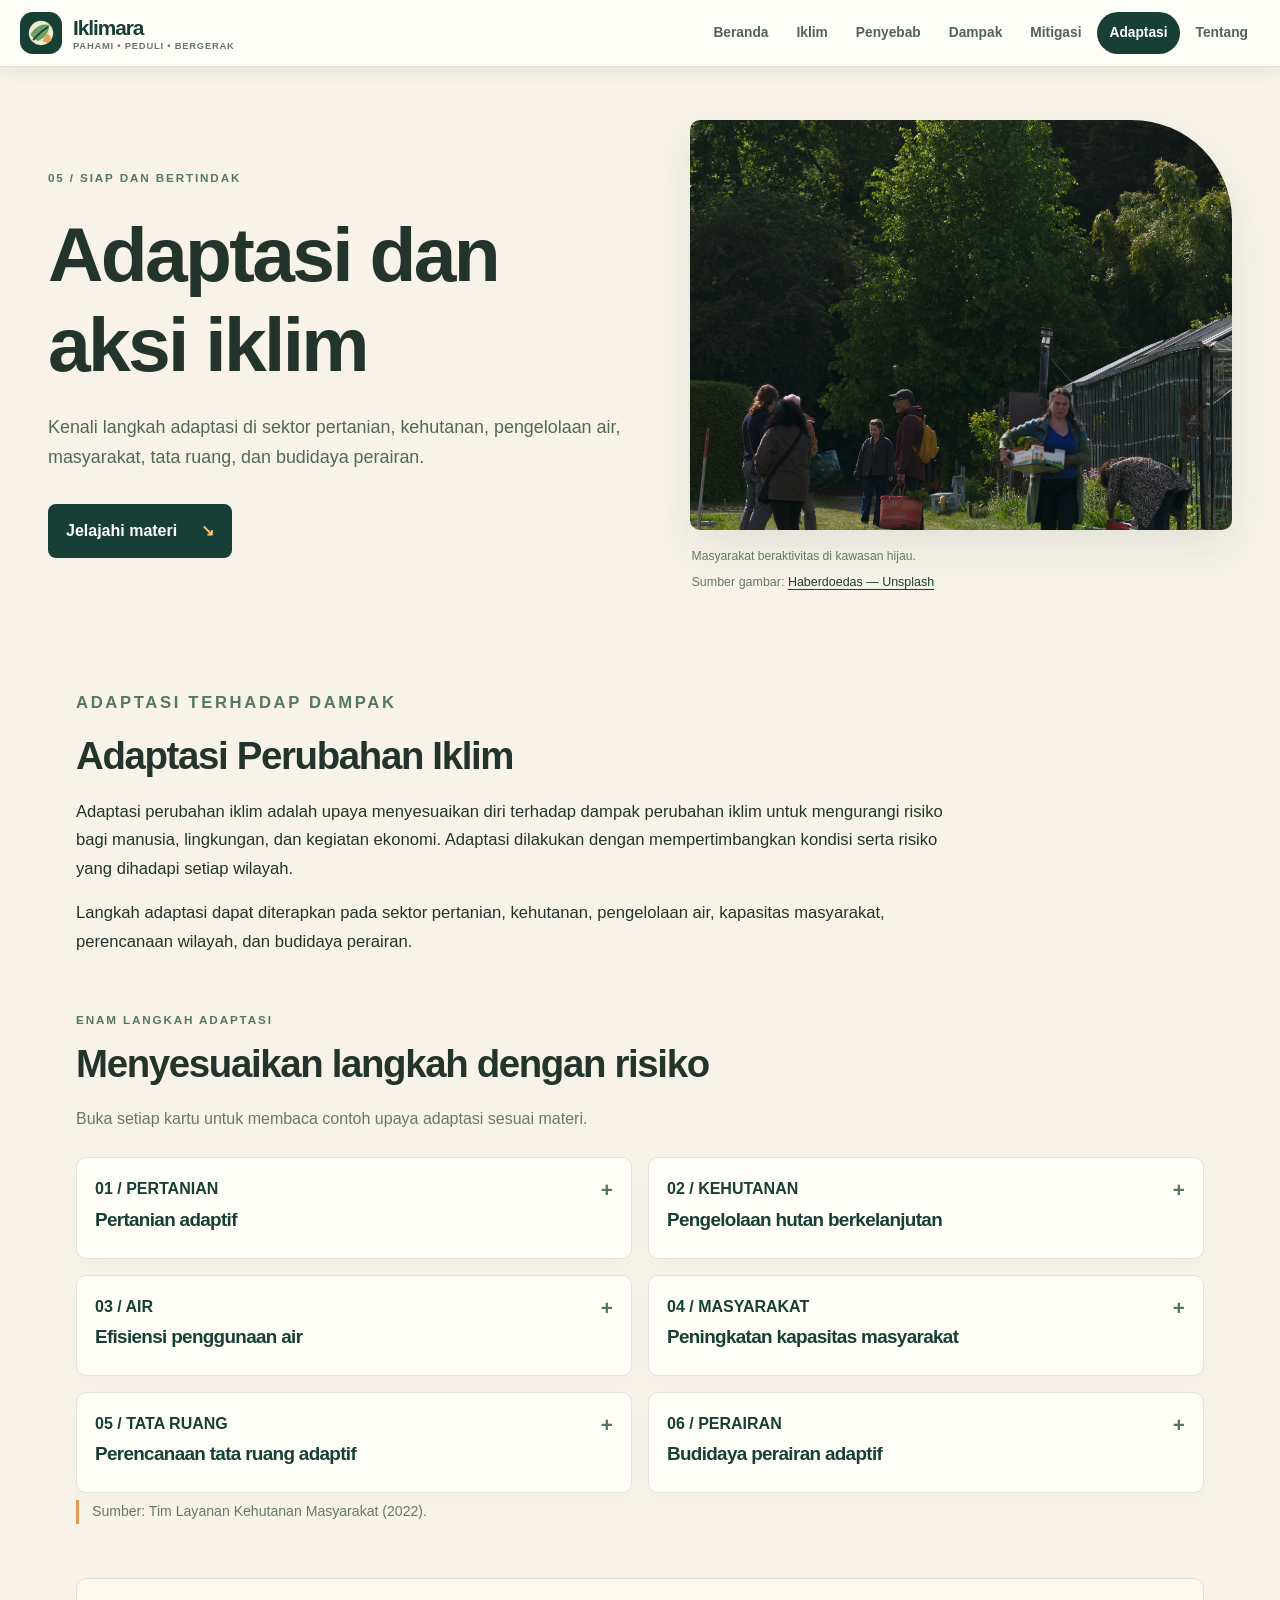
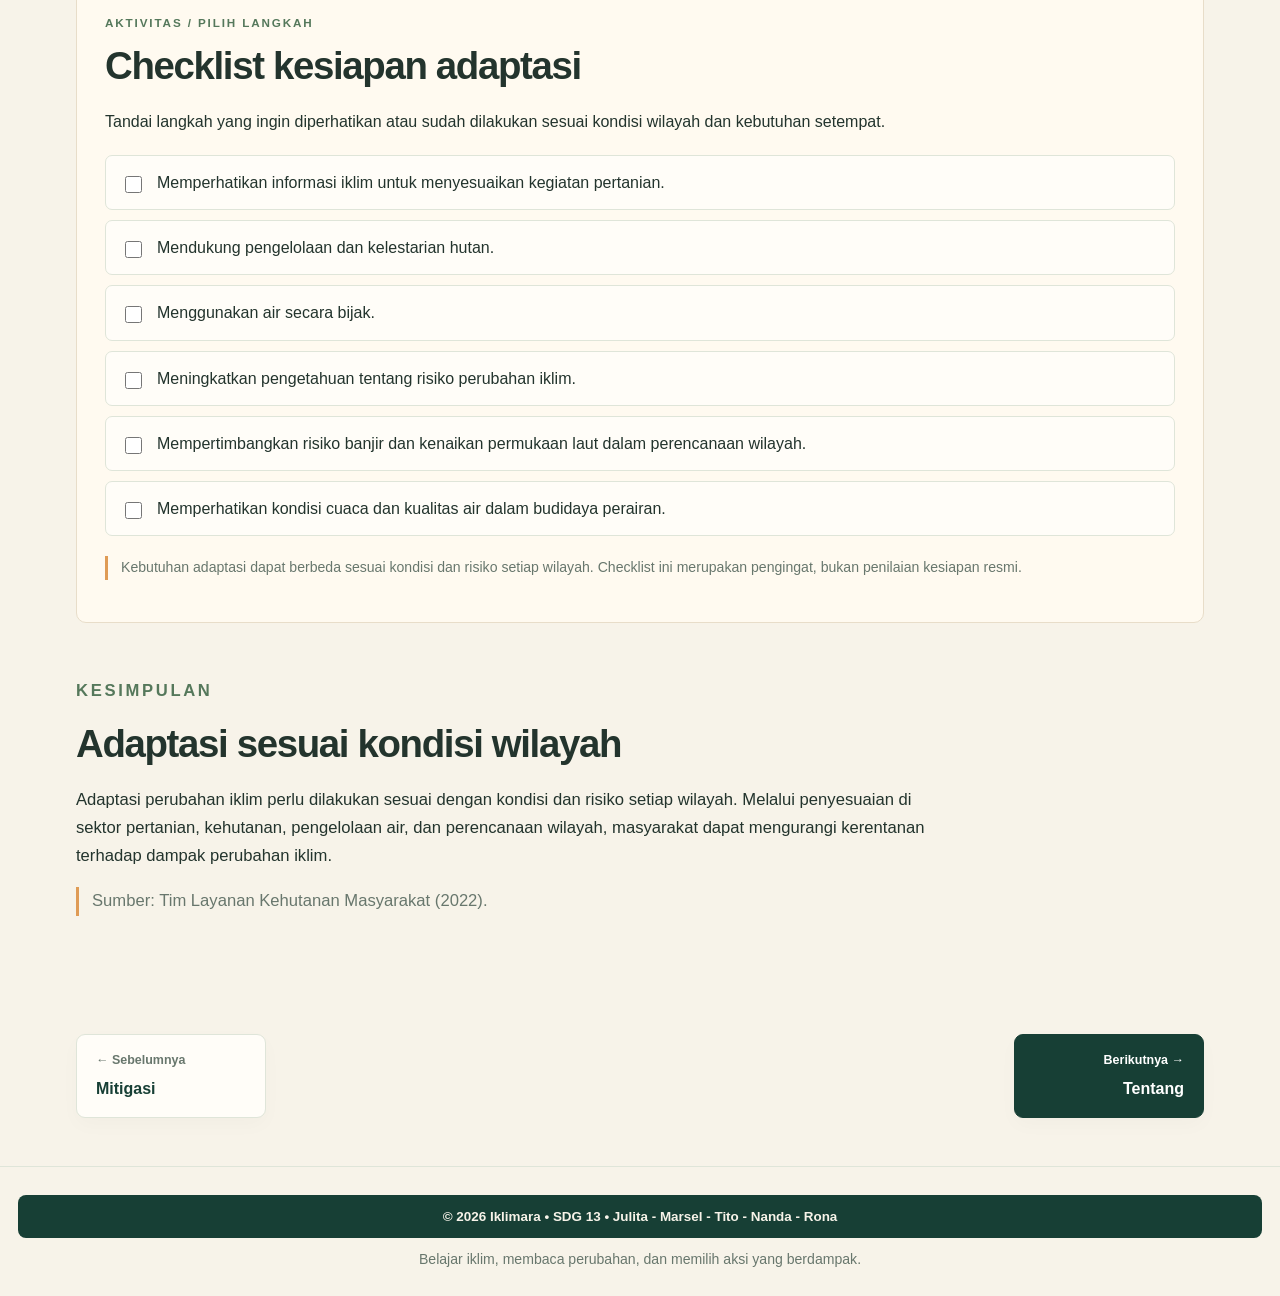
==== commit 5d99d92d: "Update adaptasi.html" ====
--- a/adaptasi.html
+++ b/adaptasi.html
@@ -5,7 +5,7 @@
   <meta content="width=device-width, initial-scale=1" name="viewport"/>
   <meta content="Iklimara, ruang belajar perubahan iklim dan aksi iklim." name="description"/>
   <title>
-   Adaptasi dan aksi iklim &mdash; Iklimara
+   Adaptasi perubahan iklim &mdash; Iklimara
   </title>
   <link href="css/adaptasi.css" rel="stylesheet"/>
  </head>
@@ -14,7 +14,7 @@
    <a class="brand" href="index.html">
     <img alt="Logo Iklimara" src="images/logo.svg"/>
     <span>
-     iklimara
+     Iklimara
      <small>
       pahami &bull; peduli &bull; bergerak
      </small>
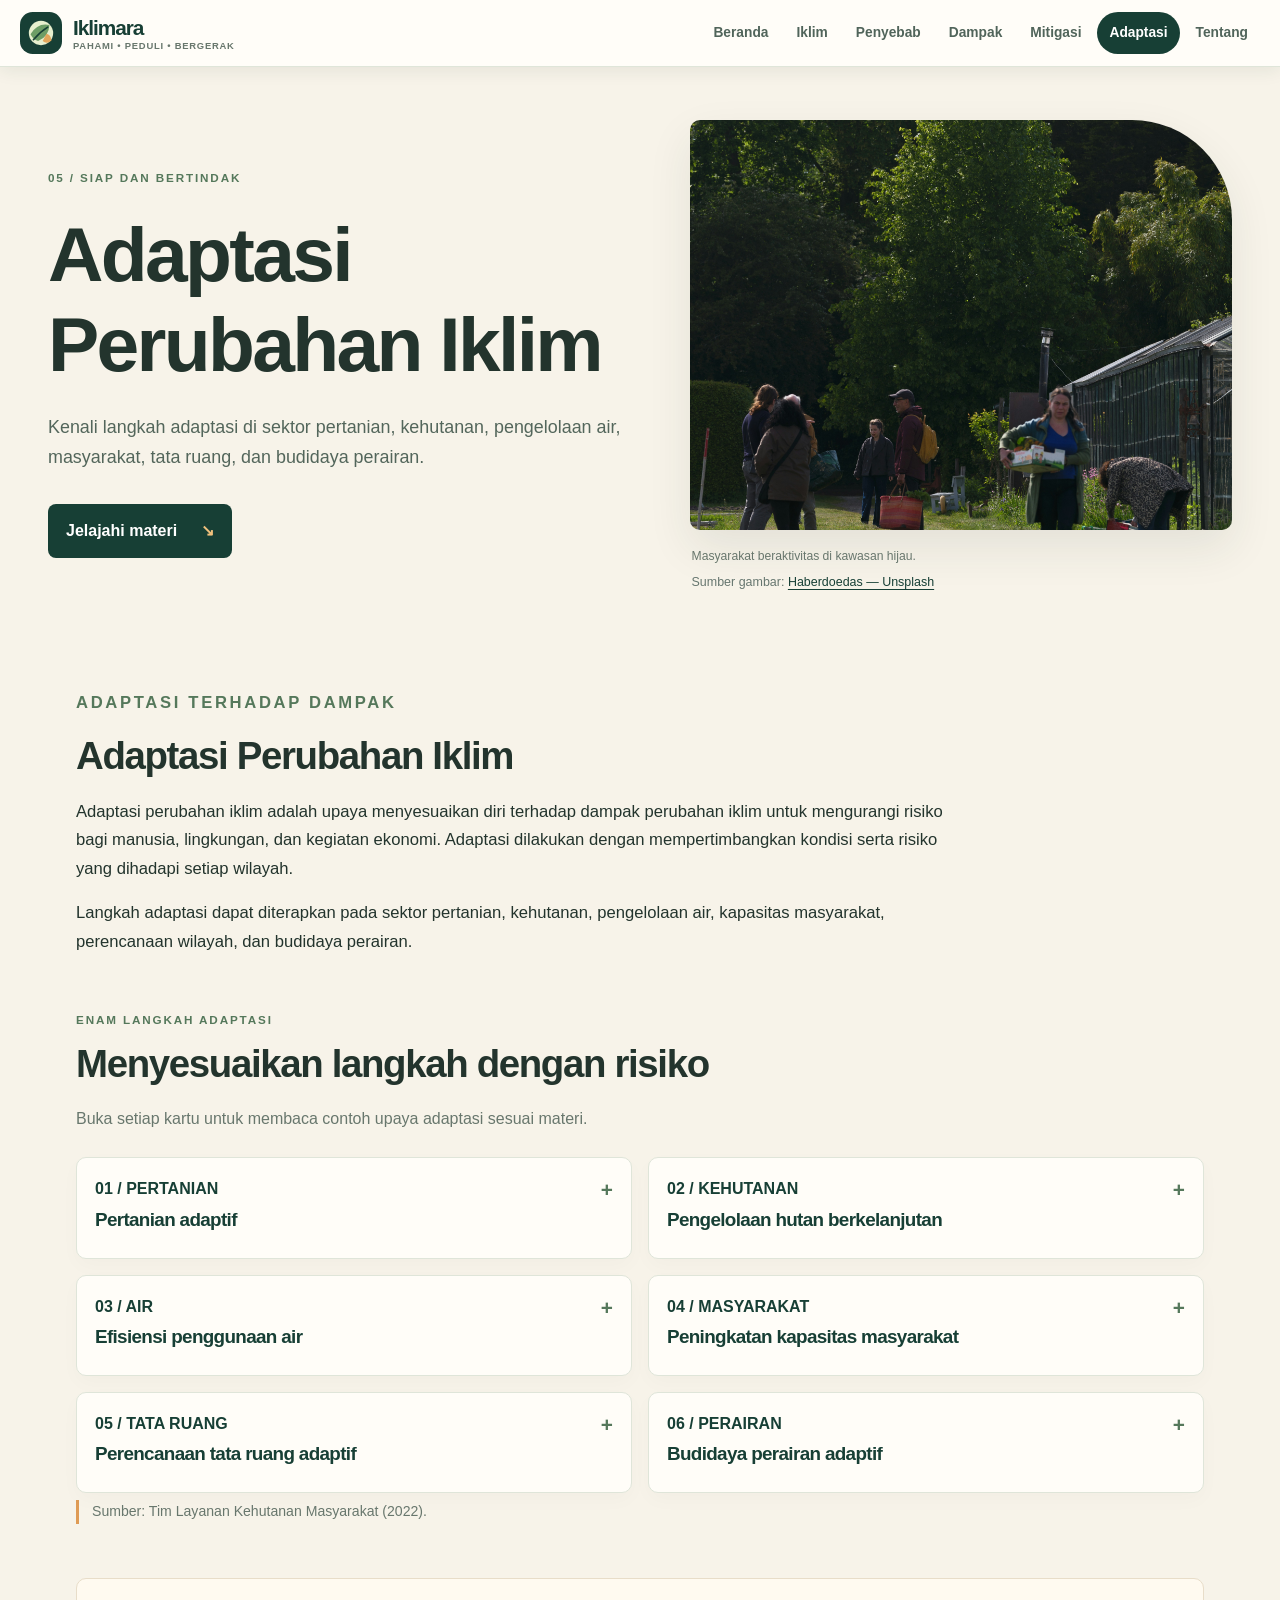
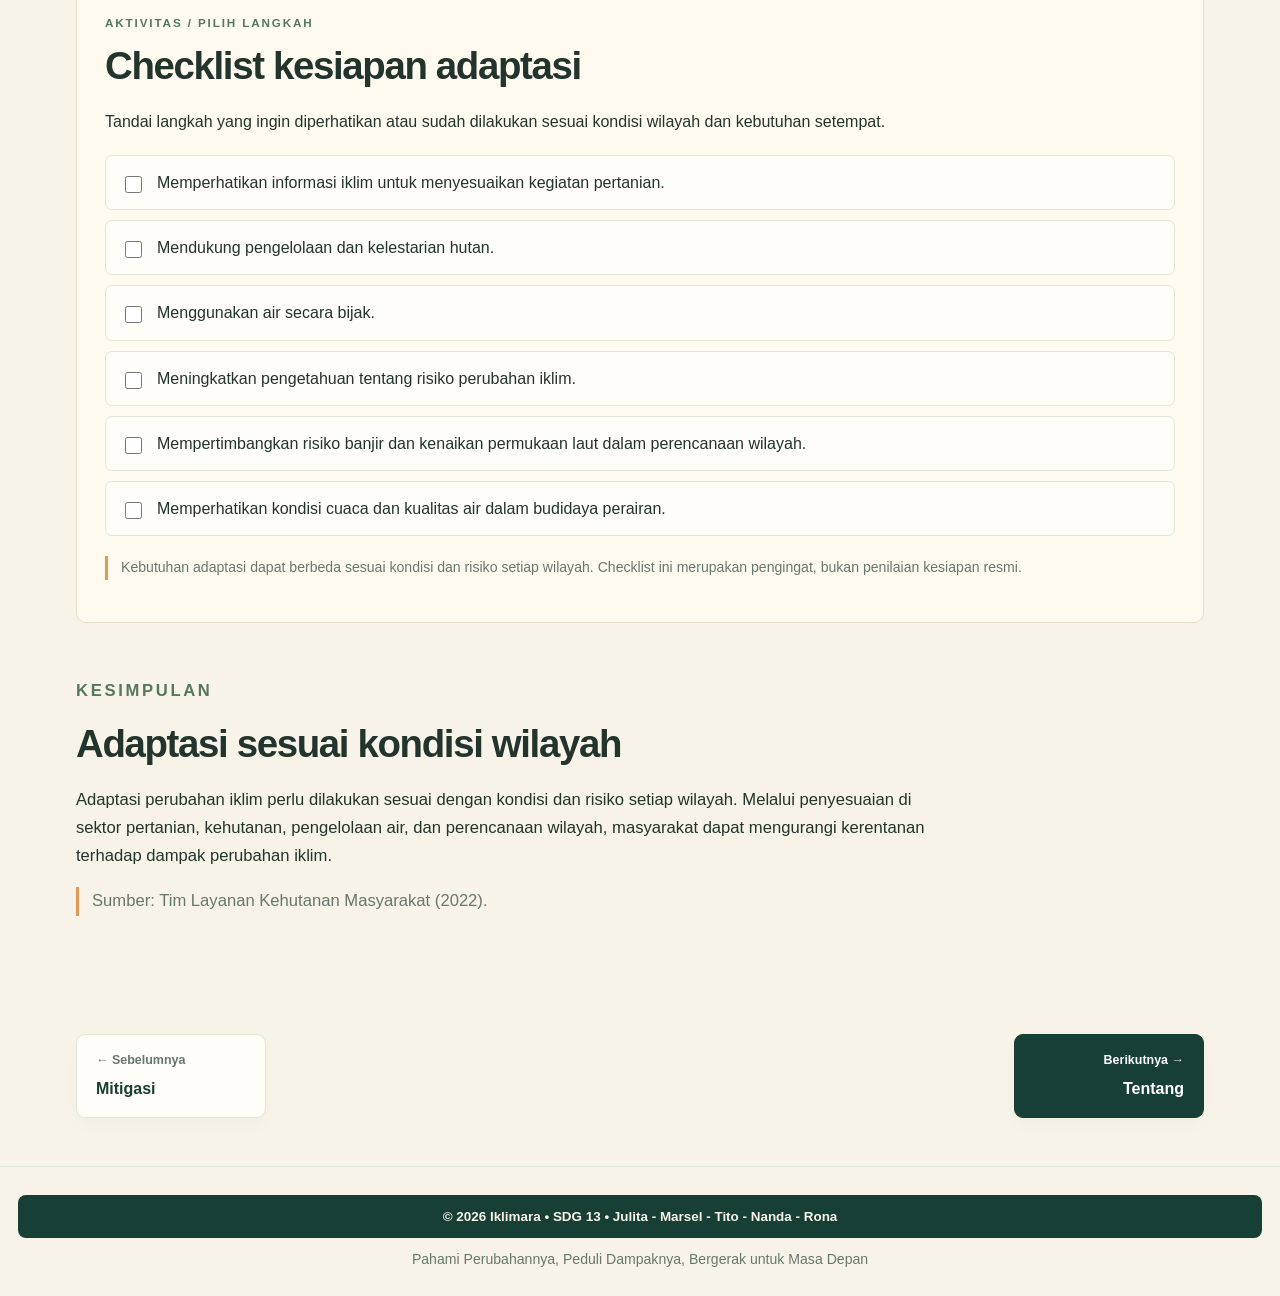
==== commit 247227cd: "Update adaptasi.html" ====
--- a/adaptasi.html
+++ b/adaptasi.html
@@ -51,7 +51,7 @@
       05 / SIAP DAN BERTINDAK
      </p>
      <h1>
-      Adaptasi dan aksi iklim
+      Adaptasi Perubahan Iklim
      </h1>
      <p class="lead">
       Kenali langkah adaptasi di sektor pertanian, kehutanan, pengelolaan air, masyarakat, tata ruang, dan budidaya perairan.
@@ -236,7 +236,7 @@
    <p class="copyright">
     &copy; 2026 Iklimara &bull; SDG 13 &bull; Julita - Marsel - Tito - Nanda - Rona
    </p>
-   <p class="footer-tagline">Belajar iklim, membaca perubahan, dan memilih aksi yang berdampak.</p>
+   <p class="footer-tagline">Pahami Perubahannya, Peduli Dampaknya, Bergerak untuk Masa Depan</p>
   </footer>
 
 </body>
